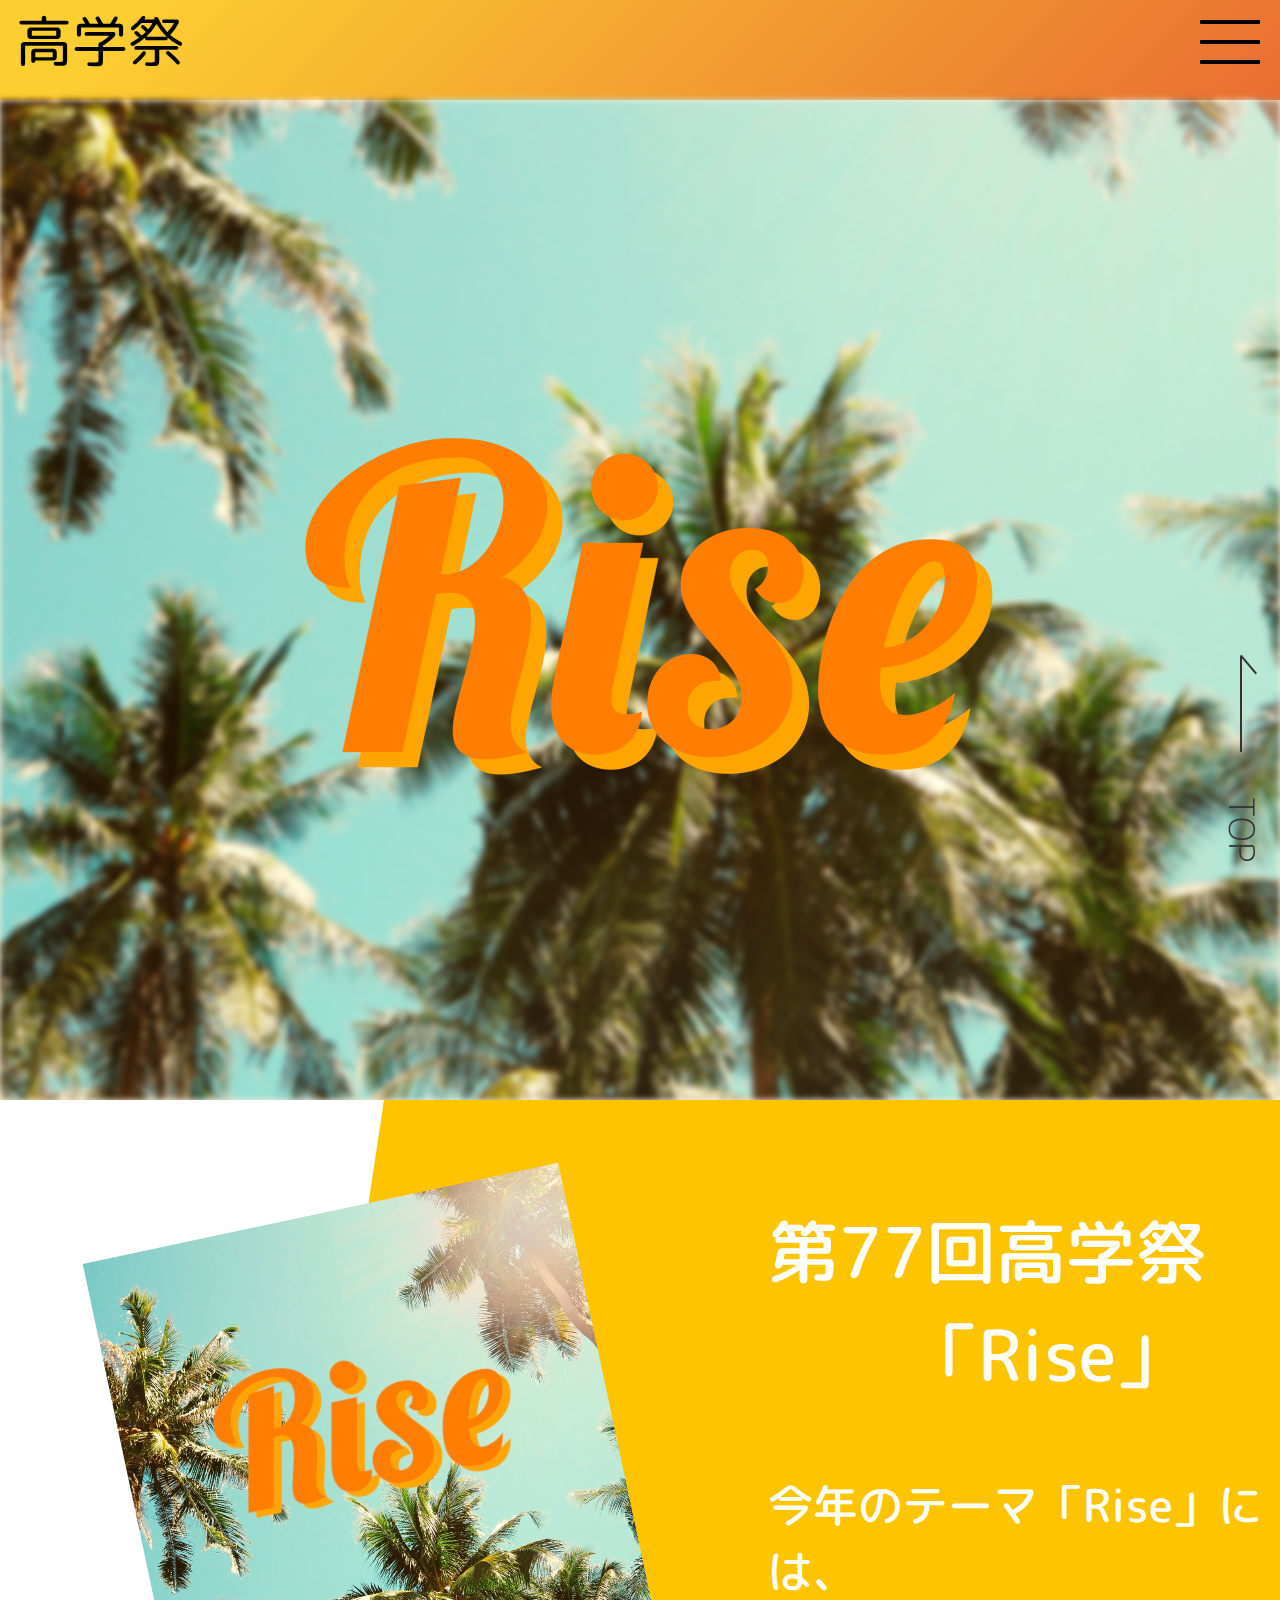
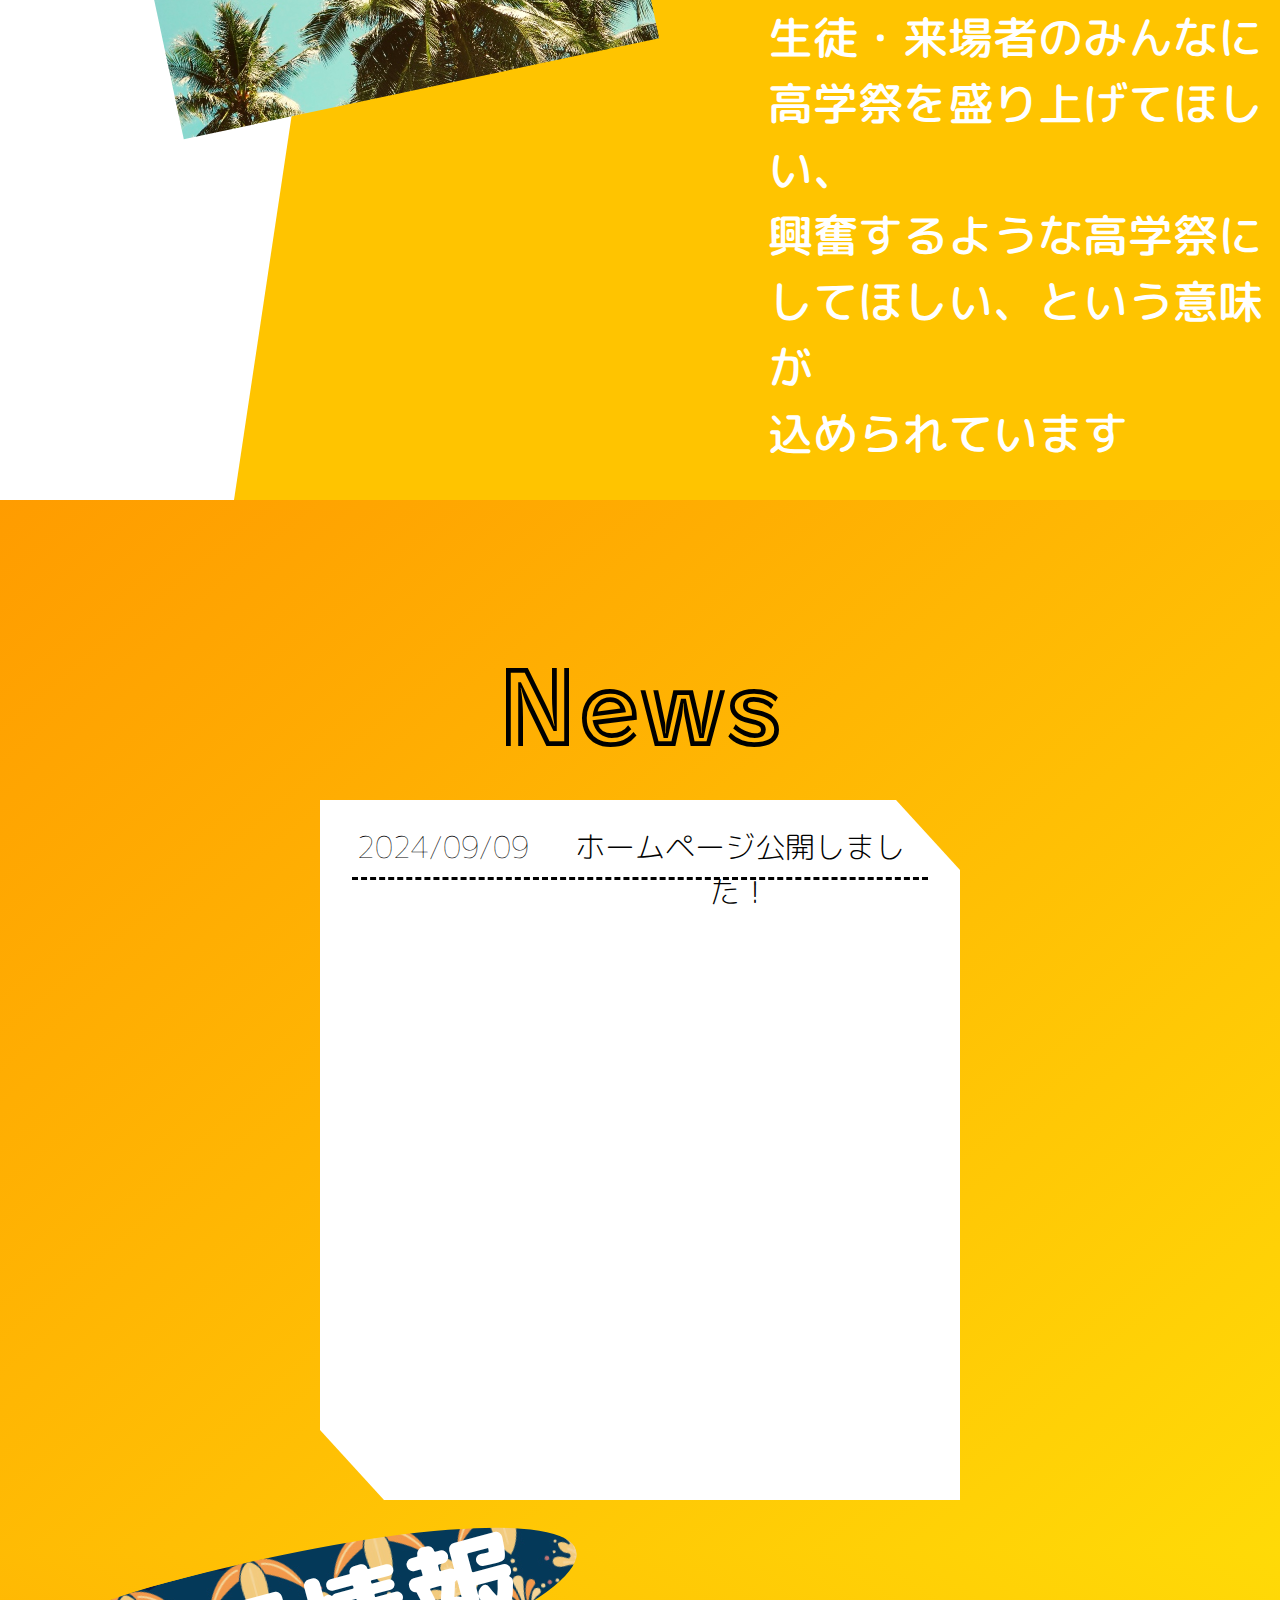
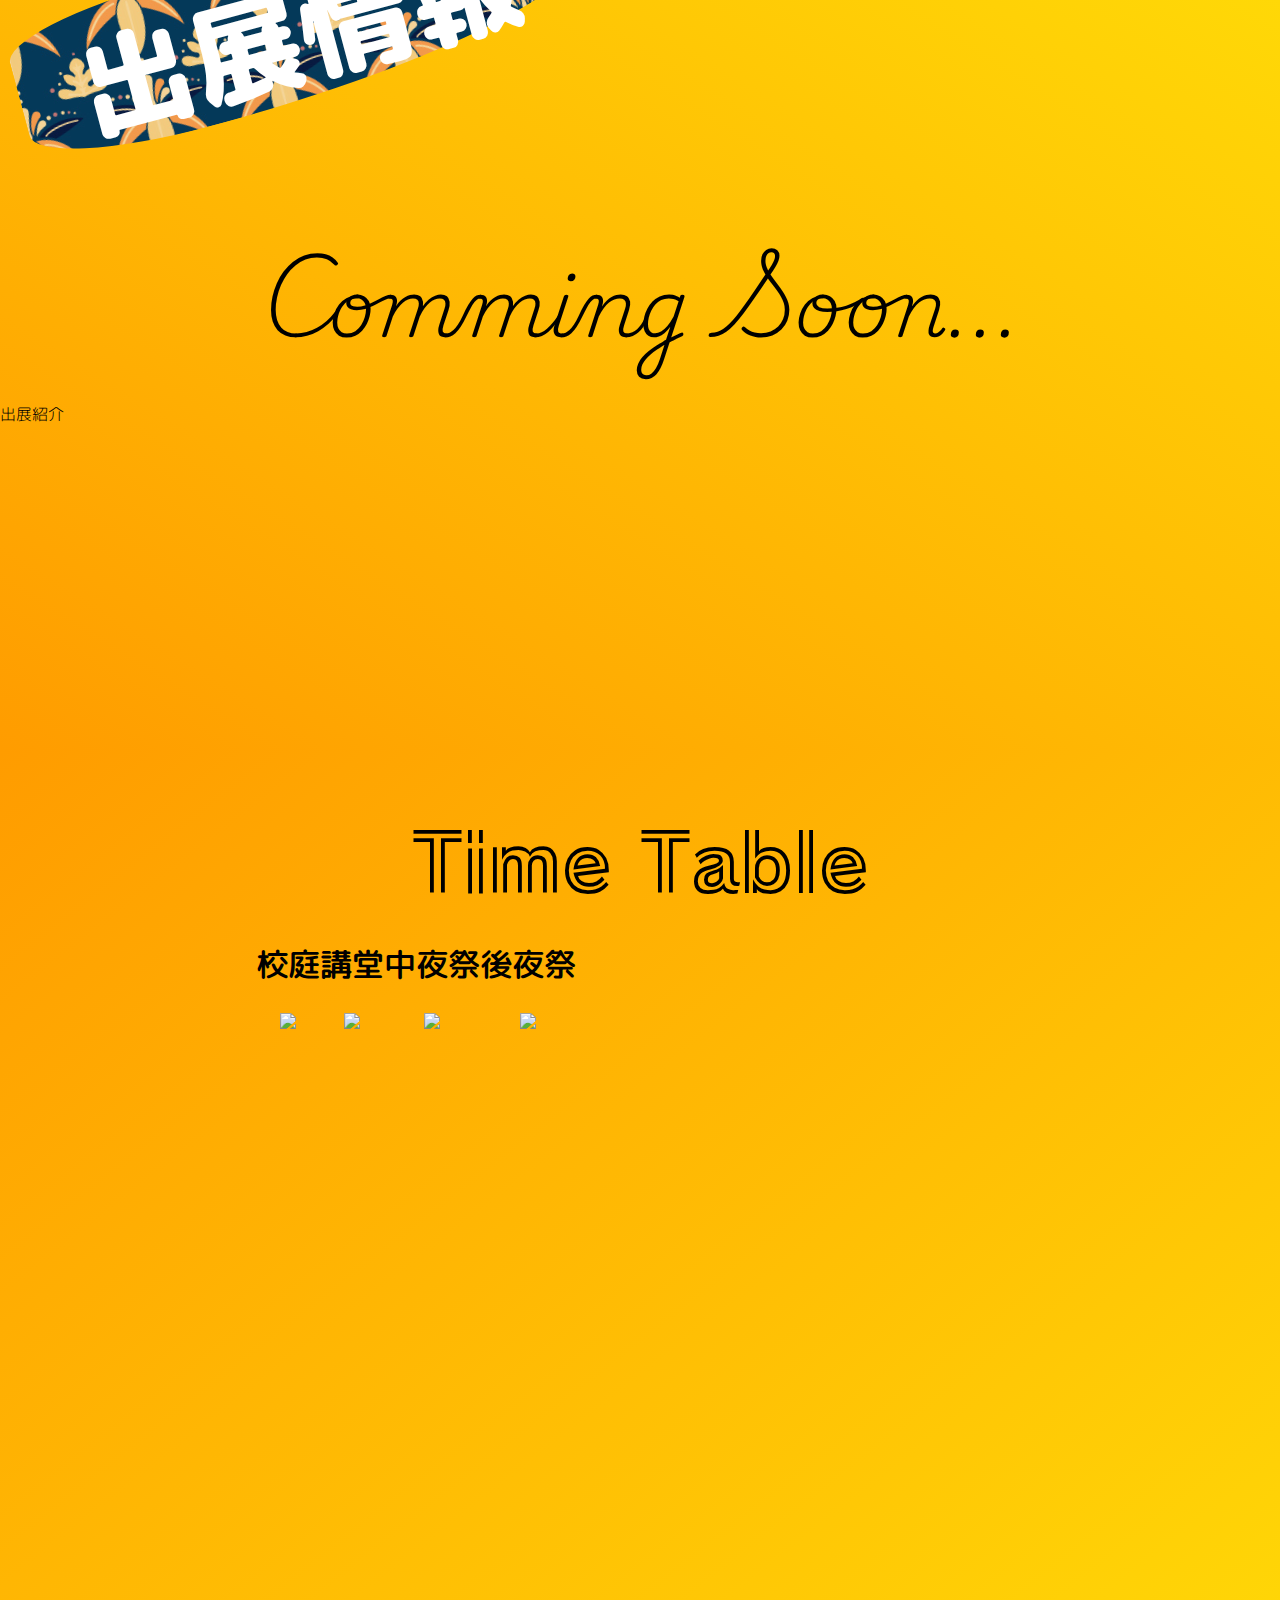
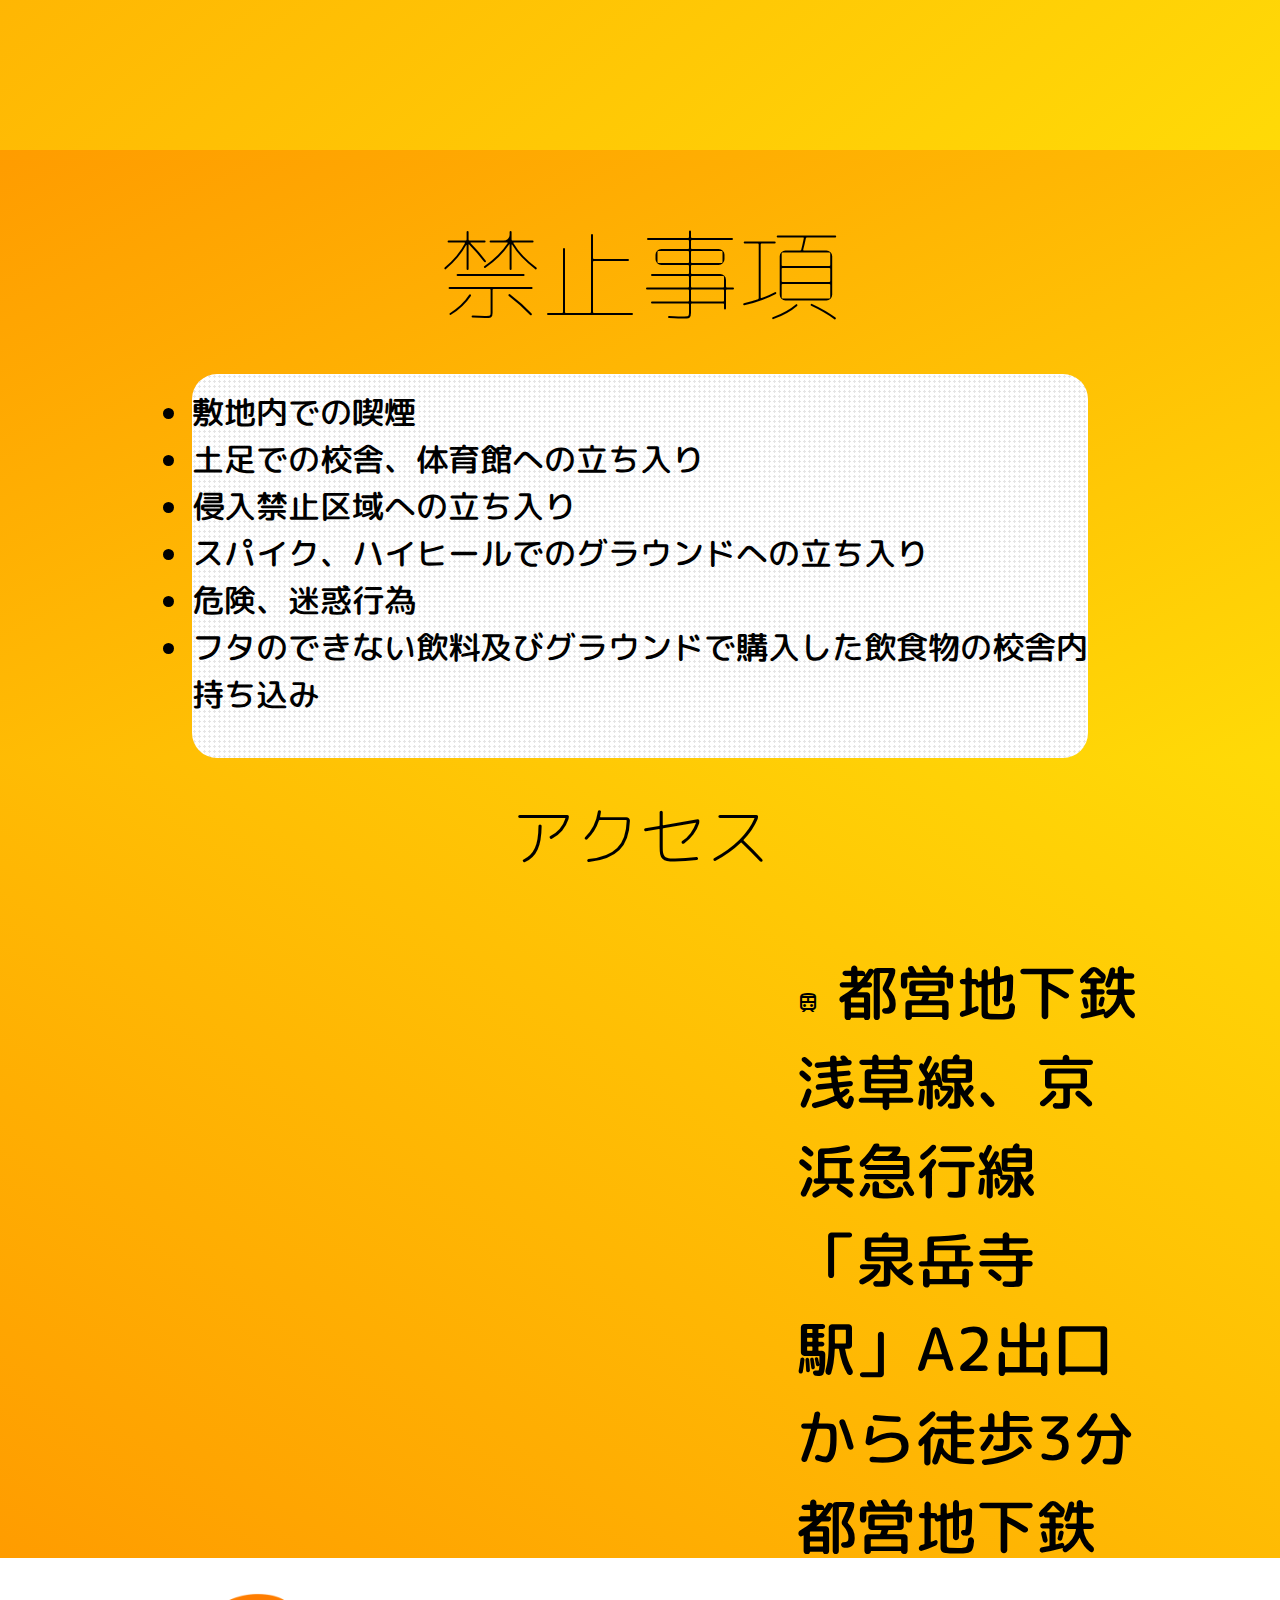
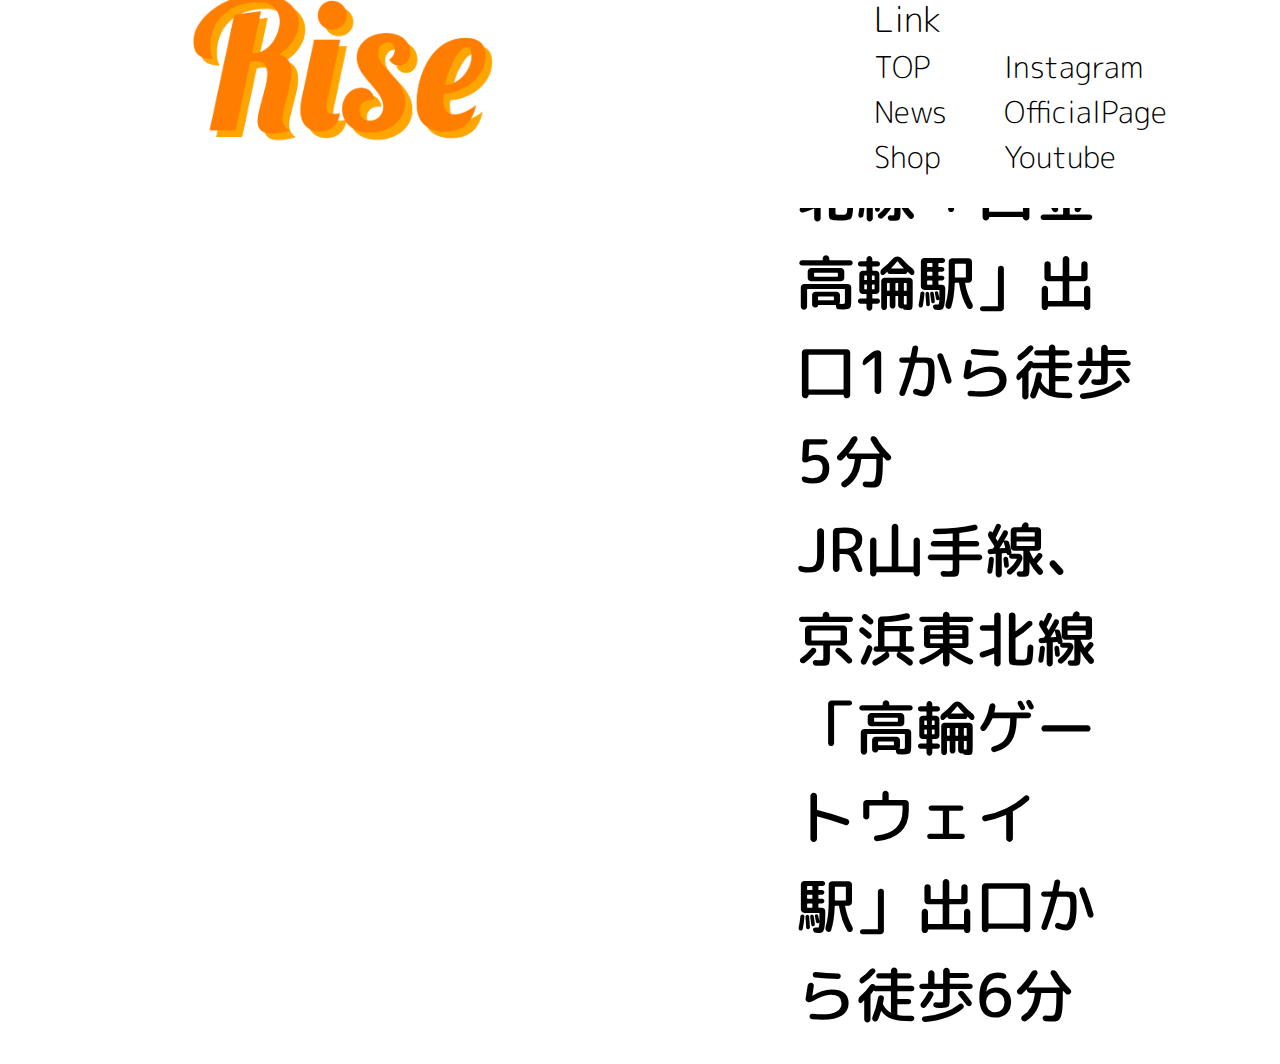
==== index.html @ 142ad702 "Update index.html" ====
<!DOCTYPE html>

<head>
    <!--
    メモ
    最初の画像ながいかも
    ロゴの位置少し高い
    ロゴは画像にする
    webp変換 
    -->

    <!-- キャッシュを残さない -->
    <meta http-equiv="Pragma" content="no-cache" />
    <meta http-equiv="cache-control" content="no-cache" />
    <meta http-equiv="expires" content="0" />

    <meta charset="UTF-8">
    <title>高輪文化祭「Rise」</title>
    <link rel="stylesheet" href="https://fonts.googleapis.com/css2?family=Material+Symbols+Outlined:opsz,wght,FILL,GRAD@24,400,0,0" />
    <link rel="stylesheet" href="tak.css">
    <link rel="icon" href="./imgs/icon.ico">
    <meta name="viewport" content="width=device-width,initial-scale=1">
    <style>
        @import url('https://fonts.googleapis.com/css2?family=M+PLUS+1:wght@100..900&family=Rubik+80s+Fade&family=Train+One&display=swap');
        @import url('https://fonts.googleapis.com/css2?family=Playwrite+CO:wght@100..400&display=swap');
        @import url('https://fonts.googleapis.com/css2?family=Open+Sans:ital,wght@0,300..800;1,300..800&display=swap');
        @import url('https://fonts.googleapis.com/css2?family=M+PLUS+Rounded+1c:wght@100;300;400;500;700;800;900&display=swap');
    </style>
    
</head>

<body>
    <script src="main.js"></script>
    <a class="Gotop" href="#">TOP
        <span class="arrow1"></span>
        <span class="arrow2"></span>
    </a>
    <div id="navArea">
        <nav id="menu">
            <div class="inner" id="arere">
                <ul>
                    <li><a href="#">高学祭Rise</a></li>
                    <li><a href="#News">News</a></li>
                    <li><a href="#Shop">出店情報</a></li>
                    <li><a href="#TS">タイムテーブル</a></li>
                    <li><a href="#Prohibited-matter">禁止事項</a></li>
                    <li><a href="#Access">アクセス</a></li>
                    <li><a href="https://www.takanawa.ed.jp/">高輪学園ホームページ</a></li>
                </ul>
            </div>

            
        </nav>
        <div id="mask"></div>
    </div>
    <header class="header">
        <div class="header-logo">
            <a href="./index.html"><h1 class="header-logo-img">高学祭
                
            </h1></a>
        </div>
        <div class ="header-humberger">
            <button class="humberger">
                <span class="hum"></span>
                <spam class="hum"></spam>
                <spam class="hum"></spam>
            </button>
        </div>
    </header>
    <main class="main-inner">
        <div class="main2-inner">
            <img src="imgs/Logo.png" class="LogoImg">
            <div class="MLogo">
                <h1 class="Mlogo-tex">
                    77th Kougakusai
                </h1>
                <h1 class="mobile-date">
                    9/28<br>9/29
                </h1>
                <img src="imgs/LogoF.png" class="LogoFImg">
            </div>
            <img src="imgs/BGimg.png" class="img2">

            <a style="display: none;" href="https://www.takanawa.ed.jp/">
                <imgsrc="./imgs/takanawa_logo.svg" class="img3">
            </a>
        </div>
        <div class="about-rise">
            <div class="about-rise-1"></div>
            <h1 class="header-logo-img"><a style="color: #ffffff00;"　href="./index.html">高学祭</a>
                
            </h1>
            <img src="imgs/KeyImg.png" class="about-rise-img">
            <h1 class="about-rise-text">
                <span class="span1" >第77回高学祭</span></br>
                <span class="span2">「Rise」</span><br>
                <span class="span3">
                    <br>今年のテーマ「Rise」には、<br>生徒・来場者のみんなに<br>高学祭を盛り上げてほしい、<br>興奮するような高学祭に<br>してほしい、という意味が<br>込められています
                </span>
                
            </h1>
        </div>
        <div class="News" id="News">
            <h1 class="News-Head-text">News</h1>
            <div class="News-List">
                <!--以下コピペでニュース作成可能-->
                <a class="News-Link" href=""><!--ニュースのhtmlの場所-->
                    <nav class="News-Title">
                        <h1 class="Date">2024/09/09</h1><!--ニュースの日にち-->
                        <h1 class="News-Title-Min"><a href="news1.html">ホームページ公開しました！</a></h1><!--ニュースのタイトル-->
                    </nav>
                </a>
                <!--ここまで！！-->
            </div>
        </div>
        <div class="Shop-Info" id="Shop">
            <div class="SurfBoard">
                <h1 class="Shop-Info-Text">出展情報</h1>
            </div>
            <div class="Comming">
                <h1 class="Comming-Text">Comming Soon...</h1>
                <a href="./Shop.html" class="btn-01">出展紹介</a>
            </div>
        </div>
        <div class="Time-Schedule" id="TS">
            <div class="TS-main-txt">
                <h1 class="TS-txt">Time <wbr>Table</h1>
            </div>
            <div class="TS-img">
                <div class="sya">
                    <h1>校庭</h1>
                    <img src="imgs/1000009786.jpg" width="60%" height="auto" id="imgo">
                </div>
                <div class="sya2">
                    <h1>講堂</h1>
                    <img src="imgs/1000009785.jpg" width="60%" height="auto" id="imgo">
                </div>
                <div class="sya3">
                    <h1>中夜祭</h1>
                    <img src="imgs/1000009784.jpg" width="60%" height="auto" id="imgo">
                </div>
                <div class="sya4">
                    <h1>後夜祭</h1>
                    <img src="imgs/1000009790.jpg" width="60%" height="auto" id="imgo">
                </div>                
            </div>
        </div>
        <div class="Prohibited-matter" id="Prohibited-matter">
            <h1 class="PM-Text">
                禁止事項
            </h1>
            <div class="PM-List">
                <h1 class="PM-List-Text">
                    <li class="List-PM">敷地内での喫煙</li>
                    <li class="List-PM">土足での校舎、体育館への立ち入り</li>
                    <li class="List-PM">侵入禁止区域への立ち入り</li>
                    <li class="List-PM">スパイク、ハイヒールでのグラウンドへの立ち入り</li>
                    <li class="List-PM">危険、迷惑行為</li>
                    <li class="List-PM">フタのできない飲料及びグラウンドで購入した飲食物の校舎内持ち込み</li>
                </h1>
            </div>
        </div>
        </div>
        <div class="Access" id="Access">
            <h1 class="Access-Text">
                アクセス
            </h1>
            <nav class="Access-Text-Info">
                <iframe
                    src="https://www.google.com/maps/embed?pb=!1m14!1m8!1m3!1d3242.570475693832!2d139.736062!3d35.638314!3m2!1i1024!2i768!4f13.1!3m3!1m2!1s0x60188bab6a7340eb%3A0x20cb2bba3286a801!2z6auY6Lyq5Lit5a2m5qCh44O76auY562J5a2m5qCh!5e0!3m2!1sja!2sjp!4v1719389613689!5m2!1sja!2sjp"
                    width="1000" height="600" style="border:0;" allowfullscreen="" loading="lazy"
                    referrerpolicy="no-referrer-when-downgrade" class="googlemap"></iframe>
                    <nav class="Access-train">
                        <h1>
                            <span class="material-symbols-outlined">
                                train
                                </span>
                                都営地下鉄浅草線、京浜急行線「泉岳寺駅」A2出口から徒歩3分<br>
                                都営地下鉄三田線、東京メトロ南北線「白金高輪駅」出口1から徒歩5分<br>
                                JR山手線、京浜東北線「高輪ゲートウェイ駅」出口から徒歩6分<br>
                        </h1>

                    </nav>
                </nav>
            <nav class="Access-img">
                <img src="./imgs/route-map.jpg" class="Access-img-png">
                <h1></h1>
            </nav>
        </div>
    </main>
    <footer class="footer">
        <div class="footer-content2">
            <a href="./index.html">
                <img class="footer-link-img" src="./imgs/LogoF.png">
            </a>
            <div class="footer-link2">
                <h2 class="footer-link-title">Link</h2>
                <ul class="footer-link-ul">
                    <li><a href="index.html#">TOP</a></li>
                    <li><a href="index.html#News">News</a></li>
                    <li><a href="index.html#Shop">Shop</a></li>
                </ul>
            </div>
            <div class="footer-link-title">
                <h2 class="footer-link-title" style="color: transparent;">  aaaa   </h2>
                <ul class="footer-link-ul">
                    <li><a href="https://www.instagram.com/kougakusai.official?utm_source=ig_web_button_share_sheet&igsh=ZDNlZDc0MzIxNw==">Instagram</a></li>
                    <li><a href="https://www.takanawa.ed.jp/">OfficialPage</a></li>
                    <li><a href="https://www.youtube.com/channel/UCryy53h0aoILSmGqcn73cog">Youtube</a></li>
                </ul>
            </div>
        </div>
    </footer>
</body>
---- tak.css ----
*,
::before,
::after {
    padding: 0;
    margin: 0;
    box-sizing: border-box;
}

body {
    margin: 0;
    padding: 0;
}

a {
    font-family: "M PLUS Rounded 1c", sans-serif;
    font-weight: 300;
    font-style: normal;
    color: inherit;
    text-decoration: none;
}

h1 {
    font-family: "M PLUS Rounded 1c", sans-serif;
    font-weight: 500;
    font-style: normal;
    /* margin-bottom: 0; */
    /* padding: 25px; */
    padding-bottom: 25px;
    font-size: 35pxy;
}

h2 {
    font-family: "M PLUS Rounded 1c", sans-serif;
    font-weight: 600;
    font-style: normal;
}



ul,
ol {
    list-style: none;
    text-decoration: none;
    font-size: 16px;
    color: #000000;
    background-color: #ffffff;
    font-family: "M PLUS Rounded 1c", sans-serif;
    font-weight: 600;
    font-style: normal;
}

img {
    max-width: 100%;
}

html {
    scroll-behavior: smooth;
}

header {
    top: 0px;
    height: 100px;
    background-image: linear-gradient( 135deg, #FCCF31 10%, #e96e31 100%);
    display: flex;
    z-index: 110;
}

header-404 {
    top: 0px;
    height: 100px;
    background-color: white;
    display: flex;
    z-index: 110;
}

main {
    height: auto;
    background-color: coral;
    /* padding-top: 25px; */
}


#menu {
    display: block;
    position: fixed;
    background-color: #ffffff;
    top: 0;
    right: -300px;
    bottom: 0;
    transition: all 0.5s;
    z-index: 5000;
    width: 300px;
    opacity: 0;

    &.open {
        opacity: 1;
        right: 0;
    }
}

.inner {
    padding: 25px;
}
.newsbacktopbutton{/* border-top: 50px; */background: linear-gradient(to bottom right, #FF9C00, #ffda07);width: 300px;font-size: 30px;color: white;font-weight: 100;padding: 5px;border-radius: 32.5px;/* border: 50px solid white; *//* border-bottom: solid 20px #ff9627; *//* border-right: solid 20px transparent; */}

.inner ul {
    margin: 0;
    padding: 0;
}

.inner ul li {
    margin: 0;
    border-bottom: 1px solid #333;
}

.inner ul li a {
    display: block;
    text-decoration: none;
    color: #333;
    font-size: 14px;
    padding: 1rem;
    transition-duration: 0.2s;
}

.inner ul li a:hover {
    display: block;
    background-color: #e4e4e4;

}

.header-inner {
    height: 100px;
}

.header-humberger {
    width: 200px;
    height: 100px;
    text-align: center;
}

.humberger {
    width: 100px;
    border: none;
    height: 100px;
    /* border-radius: 50%; */
    background-color: #ffffff00;
    display: flex;
    align-items: center;
    justify-content: center;
    position: fixed;
    margin-left: 100px;
    z-index: 5000;
    cursor: pointer;
    transition: all 0.2s;

    &.open {
    background-color: #ffffff00;
    }
}

.hum {
    display: block;
    width: 60%;
    height: 4px;
    position: absolute;
    text-align: center;
    background: #000000;
    border-radius: 10%;
    transition: all 0.3s;
}

.open .hum:nth-child(1) {
    transform: translateY(19.75px) rotate(-315deg);
}

.hum:nth-child(1) {
    top: 20px;
}

.hum:nth-child(2) {
    top: 40px;
}

.open .hum:nth-child(2) {
    opacity: 0;
}

.hum:nth-child(3) {
    top: 60px;
}

.open .hum:nth-child(3) {
    transform: translateY(-19.75px) rotate(315deg);
}

#mask {
    display: none;
    transition: all 0.5s;
    z-index: 4999;

    &.open {
        display: block;
        background-color: #000000;
        width: 100%;
        height: 100%;
        top: 0;
        left: 0;
        position: fixed;
        opacity: 0.8;
        cursor: pointer;
    }
}

.body {
    width: 100%;
}

.footer-link-list {

    font-size: 35px;
}

.Gotop {
    z-index: 1000;
    font-size: 35px;
    color: #333;
    position: fixed;
    bottom: 24px;
    right: 80px;
    text-decoration: none;
    display: block;
    width: 100px;
    padding: 16px 20px;
    padding-top: -10px;
    text-align: right;
    transform: rotate(90deg);
    transform-origin: bottom right;
}

.E04tex {
    position: absolute;
}

.arrow1 {
    width: 96px;
    height: 2px;
    background: #333;
    position: absolute;
    top: 50%;
    right: 124px;
    z-index: 1000;
}

.arrow2 {
    width: 2px;
    height: 24px;
    background: #333;
    position: absolute;
    top: calc(50% + 2px);
    right: 218px;
    transform: rotate(-130deg);
    transform-origin: top left;
    z-index: 1000;
}

.image-size {
    height: 55px;
    width: 35px;
}

.header-logo {

    width: 200px;
    height: 100px;
    margin-right: auto;
}

.header-logo-img {
    margin: auto;
    font-size: 350%;
    font-family:  "aaa" "M PLUS 1", sans-serif;
    font-optical-sizing: auto;
    font-weight: 400;
    font-style: normal;
    text-align: center;
}

@font-face {
    font-family: "aaa";
    src: url(/workspaces/-HP/fonts/aaa.otf) format("opentype");
}
.main2-inner {
    text-align: center;
    position: relative;
    height: 1000px;
    width: 100%;
    background-color: antiquewhite;
}

.img2 {
    position: absolute;
    display: block;
    object-fit: cover;
    height: 100%;
    width: 100%;
    -ms-filter: blur(3px);
    filter: blur(3px);
}


.img3 {

    width: 20%;
    position: absolute;
    display: block;
    z-index: 100;
    background-color: white;
    margin-left: 40%;
    margin-top: 35%;
}

.footer-links {
    margin-left: 15%;
    width: 70%;
    display: flex;
}

.footer-links-content {
    display: flex;
    margin-left: 65%;
    font-size: 25px;
}

.footer-links-content-ul {
    text-align: left;
    font-size: 40px;
    margin-top: 0;
    padding-left: 0;
}

.footer-links-content-h2 {
    text-align: left;
    margin-bottom: 0;
    font-size: 60px;
}

.LogoImg {
    position: absolute;
    display: block;
    object-fit: cover;
    height: 100%;
    width: 100%;
    z-index: 89;
    padding-top: -5%;
}

h1.main-theme {
    font-weight: bold;
    margin-top: 0;
    font-size: 80px;
    text-align: right;
    color: #ffffff00;
    margin-right: 10%;
}

.about-rise {
    /*RiseÃƒÆ’Ã†â€™Ãƒâ€šÃ‚Â£ÃƒÆ’Ã¢â‚¬Å¡Ãƒâ€šÃ‚ÂÃƒÆ’Ã¢â‚¬Å¡Ãƒâ€šÃ‚Â«ÃƒÆ’Ã†â€™Ãƒâ€šÃ‚Â£ÃƒÆ’Ã¢â‚¬Å¡Ãƒâ€šÃ‚ÂÃƒÆ’Ã¢â‚¬Å¡Ãƒâ€šÃ‚Â¤ÃƒÆ’Ã†â€™Ãƒâ€šÃ‚Â£ÃƒÆ’Ã¢â‚¬Å¡Ãƒâ€šÃ‚ÂÃƒÆ’Ã‚Â¢ÃƒÂ¢Ã¢â‚¬Å¡Ã‚Â¬Ãƒâ€¦Ã‚Â¾ÃƒÆ’Ã†â€™Ãƒâ€šÃ‚Â£ÃƒÆ’Ã¢â‚¬Å¡Ãƒâ€šÃ‚ÂÃƒÆ’Ã¢â‚¬Å¡Ãƒâ€šÃ‚Â¦ÃƒÆ’Ã†â€™Ãƒâ€šÃ‚Â£ÃƒÆ’Ã¢â‚¬Å¡Ãƒâ€šÃ‚ÂÃƒÆ’Ã¢â‚¬Å¡Ãƒâ€šÃ‚Â®ÃƒÆ’Ã†â€™Ãƒâ€šÃ‚Â¨ÃƒÆ’Ã¢â‚¬Å¡Ãƒâ€šÃ‚ÂªÃƒÆ’Ã¢â‚¬Å¡Ãƒâ€šÃ‚Â¬ÃƒÆ’Ã†â€™Ãƒâ€šÃ‚Â¦ÃƒÆ’Ã¢â‚¬Â¹Ãƒâ€¦Ã¢â‚¬Å“ÃƒÆ’Ã¢â‚¬Â¦Ãƒâ€šÃ‚Â½ÃƒÆ’Ã†â€™Ãƒâ€šÃ‚Â¦ÃƒÆ’Ã‚Â¢ÃƒÂ¢Ã¢â‚¬Å¡Ã‚Â¬ÃƒÂ¢Ã¢â€šÂ¬Ã…â€œÃƒÆ’Ã‚Â¢ÃƒÂ¢Ã¢â‚¬Å¡Ã‚Â¬Ãƒâ€šÃ‚Â¡*/
    height: 1000px;
    background-color: #ffc400;
    position: relative;
}

.about-rise-img {
    /*ÃƒÆ’Ã†â€™Ãƒâ€šÃ‚Â¨ÃƒÆ’Ã¢â‚¬Å¡Ãƒâ€šÃ‚ÂªÃƒÆ’Ã¢â‚¬Å¡Ãƒâ€šÃ‚Â¬ÃƒÆ’Ã†â€™Ãƒâ€šÃ‚Â¦ÃƒÆ’Ã¢â‚¬Â¹Ãƒâ€¦Ã¢â‚¬Å“ÃƒÆ’Ã¢â‚¬Â¦Ãƒâ€šÃ‚Â½ÃƒÆ’Ã†â€™Ãƒâ€šÃ‚Â¦ÃƒÆ’Ã‚Â¢ÃƒÂ¢Ã¢â‚¬Å¡Ã‚Â¬ÃƒÂ¢Ã¢â€šÂ¬Ã…â€œÃƒÆ’Ã‚Â¢ÃƒÂ¢Ã¢â‚¬Å¡Ã‚Â¬Ãƒâ€šÃ‚Â¡ÃƒÆ’Ã†â€™Ãƒâ€šÃ‚Â¦ÃƒÆ’Ã¢â‚¬Å¡Ãƒâ€šÃ‚Â¨ÃƒÆ’Ã¢â‚¬Å¡Ãƒâ€šÃ‚ÂªÃƒÆ’Ã†â€™Ãƒâ€šÃ‚Â§ÃƒÆ’Ã‚Â¢ÃƒÂ¢Ã¢â‚¬Å¡Ã‚Â¬Ãƒâ€šÃ‚ÂÃƒÆ’Ã¢â‚¬Å¡Ãƒâ€šÃ‚Â»ÃƒÆ’Ã†â€™Ãƒâ€šÃ‚Â¥ÃƒÆ’Ã¢â‚¬Â ÃƒÂ¢Ã¢â€šÂ¬Ã¢â€žÂ¢ÃƒÆ’Ã¢â‚¬Å¡Ãƒâ€šÃ‚Â*/
    transform: rotate(-12deg);
    margin-left: 10%;
    position: absolute;
    display: block;
    width: 38svw;
}

.about-rise-text {
    color: #ffffff;
    top: 100px;
    font-size: 45px;
    position: absolute;
    width: 40%;
    margin-left: 60%;
}

.about-rise-1 {
    position: absolute;
    margin-left: 0;
    width: 30%;
    border-top: 1000px solid #ffffff;
    border-right: 150px solid transparent;

}

.News {
    height: auto;
    background: linear-gradient(to bottom right, #FF9C00, #ffda07);
    top: 0;
    text-align: center;
    padding-bottom: 50px;
    padding-top: 30px;
}

.News-2 {
    height: auto;
    background: linear-gradient(to bottom right, #FF9C00, #ffda07);
    top: 0;
}

.News-Head-text {
    font-family: "Train One", system-ui;
    font-weight: 400;
    font-style: normal;
    color: rgb(0, 0, 0);
    border-top: 100px;
    padding-top: 100px;
    margin-top: 0;
    text-align: center;
    font-size: 100px;
}

.News-Title {
    height: 80px;
    font-size: 25px;
    color: rgb(0, 0, 0);
    width: 90%;
    padding-top: 25px;
    font-weight: 200;
    margin: 0 auto;
    display: flex;
    border-bottom-style: dashed;
    border-bottom-color: rgb(0, 0, 0);
}

.News-Link {
    text-decoration: none;
}

.News-Link:hover {
    text-decoration: underline;
    text-decoration-color: rgb(0, 0, 0);
}

.News-Title-Min {
    font-weight: 200;
    margin-left: 5%;
    font-size: auto;
    font-size: 30px;
    text-align: center;
}

.googlemap {

    width: 800px;

    height: 500px;

    /* margin-left: 100px; */
}

.Date {
    margin-left: 3%;
    font-weight: 200;
    font-size: 30px;
}

.footer-content2 {

display: flex;

margin-left: 15%;

padding-top: 35px;
}

.footer-link-ul {

font-size: 30px;

font-weight: 300;
}

.footer-link-title {

font-size: 35px;

font-weight: 300;
}

.footer-link-img {

height: 150px;

/* padding-right: 35%; */
}

.footer-link2 {

width: 12%;

margin-left: 35%;
}

.News-List {
    clip-path: polygon(0% 0%, 90% 0%, 100% 10%, 100% 100%, 90% 100%, 10% 100%, 0% 90%, 0% 10%);
    height: 700px;
    background-color: white;
    margin-left: 25%;
    width: 50%;
    overflow: auto;
}

@media screen and (max-width: 850px) {
    .News-Title{
        display: block;
    }
    .News-Title-Min{
        font-size: 20px;
    }
}

.Shop-Info {
    background: linear-gradient(to bottom left, #ffda07, #FF9C00);
    height: 800px;
}

.SurfBoard {
    top: 0;
    left: 10px;
    position: relative;
    display: block;
    background-image: url(./imgs/SurfBG.jpg);
    width: 45%;
    height: 150px;
    border-radius: 30% 70% 70% 30%/ 25% 50% 50% 25%;
    transform: rotate(-15deg);
}

.Shop-Info-Text {
    color: white;
    position: absolute;
    width: 100%;
    /* height: 200px; */
    text-align: center;
    font-size: 112.5px;
    margin: 0;
    font-weight: 800;
}

.Time-Schedule{
    height: 1000px;
    background: linear-gradient(to bottom right, #FF9C00, #ffda07);
    display: block;
    text-align: center;
    padding-top: 50px;
}

.TS-main-txt{
    height: auto;
}
.TS-txt{
    font-size: clamp(64px,10vw,80px);
    font-weight: 400;
    font-family: "Train One", system-ui;
    font-style: normal;
    word-break: keep-all;
}
.TS-img{
    margin-left: 20%;
    margin-right: 20%;
    text-align: center;
    display: flex;
    height: auto;
}

.Mlogo-tex {
    position: absolute;
    color: #ff7d00;
    left: 15svw;
    margin-bottom: 0;
    margin-top: 0;
    /* font-size: large; */
    height: 7svh;
    font-size: 3svh;
    text-shadow: 0.3svh 0.3svh #ffa500;
    font-family: "Playwrite CO", cursive;
    font-weight: bolder;
}
#modal{
    text-align: center;
    background-color: #000000;
    margin-top:  5%;
    margin-left: 20%;
    margin-right: 20%;
}
.MLogo {
    width: 80svw;
    position: relative;
    z-index: 90;
    top: 20svw;
    display: none;
}

.Comming {
    display: block;
    width: 100%;
    height: min-content;
}

.Comming-Text {
    margin-top: 120px;
    font-size: 80px;
    width: 100%;
    text-align: center;
    font-family: "Playwrite CO", cursive;
    font-optical-sizing: auto;
    font-weight: 200;
    font-style: normal;
}

.Prohibited-matter {
    height: auto;
    background: linear-gradient(to bottom right, #FF9C00, #ffda07);
}

.PM-Text {
    color: rgb(0, 0, 0);
    border-top: -100px;
    padding-top: 50px;
    margin-top: 0;
    text-align: center;
    font-size: 100px;
    font-weight: 200;
}


.PM-List {
    margin-top: 0;
    height: 100%;
    background-color: white;
    margin-left: 15%;
    width: 70%;
    font-weight: 100;
    border-radius: 25px;
    margin-top: 0;
    height: auto;
    background-color: white;
    margin-left: 15%;
    width: 70%;
    padding-top: 15px;
    padding-bottom: 15px;
    background-color: #fff;
    background-image: radial-gradient(#e5e5e5 30%, transparent 30%);
    background-size: 5px 5px;
}

.PM-List-Text{
    font-size: clamp(24px,4vw,32px);
}

.ain7-inner {
    height: 700px;
    background-color: gold;
}

.List-PM{
    list-style: outside;
    margin: 0;
}

.Access {
    background: linear-gradient(to bottom left, #ffda07, #FF9C00);
    height: 800px;
}

.Access-Text {
    font-weight: bold;
    margin-top: 0%;
    padding: 30px;
    margin-bottom: 1%;
    font-size: 65px;
    text-align: center;
    width: 100%;
    font-weight: 350;
}

.Access-img {
    width: 100;
    text-align: center;
    display: none;
}

.Access-train {
    font-size: 30px;
    width: 45%;
    text-align: left;
    margin-top: 2%;
    margin-left: 5%;
    font-weight: 200;
}

.Access-Text-Info {
    text-align: center;
    width: 80%;
    display: flex;
    margin-left: 10%;
}

.Access-img-png {
    margin-top: 2%;
}

.Footer-Logo-Img {
    margin: 5%;
    margin-left: 10%;
    width: 400px;
    position: absolute;
}

.footer-content {
    position: absolute;
    margin: 50px;
}

.Fotter-Takanawa-Logo {
    position: absolute;
}

footer {
    /* margin-left: 10%; */
    /* width: 250px; */
    background-color: #ffffff;
    position: relative;
    height: 250px;
    background-size: cover;
}

.LogoFImg {
    display: none;
}

.span1 {
    font-size: 70px;
}

.span2 {
    margin-left: 140px;
    font-size: 70px;
}

.Access-Text-Info2 {
    display: none;
}
.News-tex{
    border-radius: 25px;
    margin-top: 0;
    height: auto;
    background-color: white;
    margin-left: 15%;
    width: 70%;
    padding-top: 15px;
    padding-bottom: 15px;
    background-color: #fff;
    background-image: radial-gradient(#e5e5e5 30%, transparent 30%);
    background-size: 5px 5px;
    /* border: black; */
}

@media screen and (max-width: 1000px) {
    .header {
        /* display: none; */
        width: 100svw;
        height: 0;
    }
    .News-tex{
        width: 90%;
        margin-top: 0;
        margin-left: 5%;
        /* padding-bottom: 50px; */
        background-color: #fff;
        background-image: radial-gradient(#e5e5e5 30%, transparent 30%);
        background-size: 5px 5px;
    }

    .header-404 {
        width: 100svw;
        height: 100svh;
    }

    .header-logo {
        height: 0;
        width: auto;
        /* display: none; */
    }

    .header-logo-img {
        font-size: auto;
        color: #000000;
    }

    .img2 {
        height: 100svh;
        width: 100svw;
        object-fit: unset;
        filter: contrast(75%);
    }

    .main2-inner {
        height: 80svh;
        width: 100svw;
    }

    .LogoImg {
        display: none;

    }

    .main {
        width: 100%;
    }

    .img3 {
        display: none;
    }

    .about-rise {
        height: 500px;
        background: linear-gradient(to bottom left, #ffda07, #FF9C00);
        width: 100svw;
    }

    .about-rise-1 {
        display: none;
    }

    .main-theme {
        color: rgba(240, 248, 255, 0);
    }

    .about-rise-img {
        display: none;
    }

    .about-rise-text {
        width: 100svw;
        text-align: center;
        margin-left: 0;
        top: 1svh;
        line-height: 45px;
    }

    .LogoFImg {
        display: flex;
        width: 80svw;
        position: absolute;
        left: 10svw;
        align-items: center;
        z-index: 90;
        padding-top: 5.5svh;
    }

    .span1 {
        font-size: 70%;
    }

    .span2 {
        font-size: 70%;
        margin-left: 0;
    }

    .span3 {
        font-size: 50%;
    }

    .News-Head-text {
        border-top: 20px;
        padding-top: 20px;
    }

    .News-List {
        width: 80svw;
        height: 350px;
        margin-left: 10svw;
    }

    .News-Title {
        font-size: 70%;
        height: auto;
    }

    .News {
        height: auto;
        padding-bottom: 50px;
    }

    .SurfBoard {
        width: 95svw;
        height: 100px;
    }

    .Shop-Info-Text {
        font-size: 60px;
        overflow: hidden;
    }

    .Comming-Text {
        font-size: 300%;
        margin-bottom: 0;
    }

    .Shop-Info {
        height: auto;
    }

    .PM-Text {
        font-size: 50px;
    }

    .PM-List {
        width: 90%;
        margin-top: 0;
        margin-left: 5%;
        margin-bottom: 0;
        padding-bottom: 0;
    }

    .Access-Text-Info {
        display: unset;
        width: 100%;
        margin-left: 0;
    }

    .Access-Text-Info2 {
        width: 80svw;
        display: unset;
    }

    .Access-train {
        font-size: 20px;
        margin-left: 10svw;
        width: 80svw;
        height: auto;
        padding-bottom: 5svh;
    }

    .Access-img-png {
        size: 80svw;
    }

    .Gotop {
        display: none;
    }

    .Footer-Logo-Img {
        top: 40px;
        width: 40svw;
        position: relative;
    }

    .Access {
        height: auto;
        display: block;
    }

    .Prohibited-matter {
        height: auto;
    }

    .footer {
        width: auto;
        /* display: flex; */
        height: 200px;
    }

    .footer-links-content {
        display: unset;
    }

    .mobile-date {
        position: absolute;
        color: #ff7d00;
        left: 60svw;
        margin-bottom: 0;
        margin-top: 40svh;
        /* font-size: large; */
        height: 7svh;
        font-size: 5.5svh;
        text-shadow: 0.3svh 0.3svh #ffa500;
        font-family: "Playwrite CO", cursive;
        font-weight: bolder;
        line-height: 7.5svh;
    }

    .footer-links {
        margin-left: 15%;
        width: 70%;
        display: flex;
    }

    .MLogo {
        display: flex;
    }

    .footer-content2 {

        display: flex;

        margin-left: 5%;

        padding-top: 20px;

    }

    .footer-link-ul {

        font-size: 20px;

        font-weight: 300;
    }

    .footer-link-title {

        font-size: 25px;

        font-weight: 400;
    }

    .footer-link-img {

        height: 70px;

        padding-right: 10%;
    }

    .footer-link2 {

        width: 20%;

    }

    .googlemap {

        width: 90svw;

        height: 50svw;

        margin-left: 5svw;
    }
}
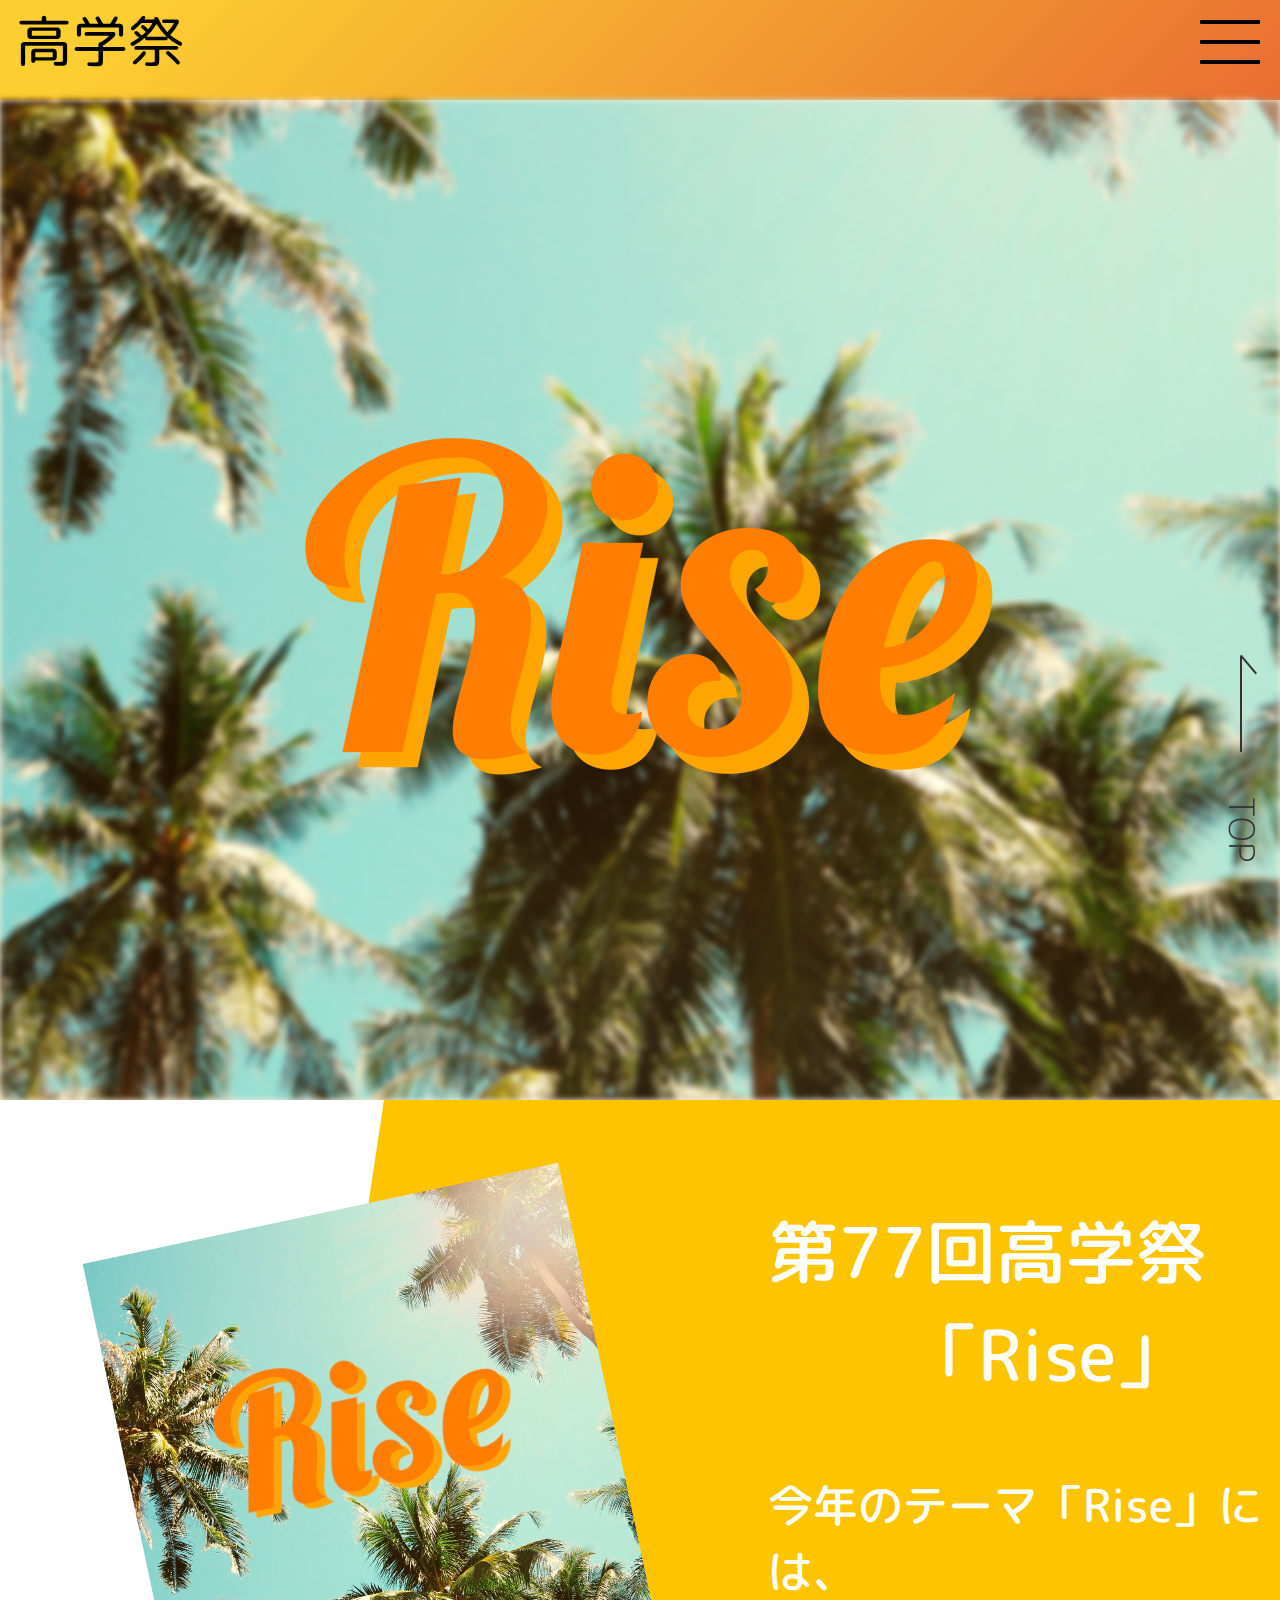
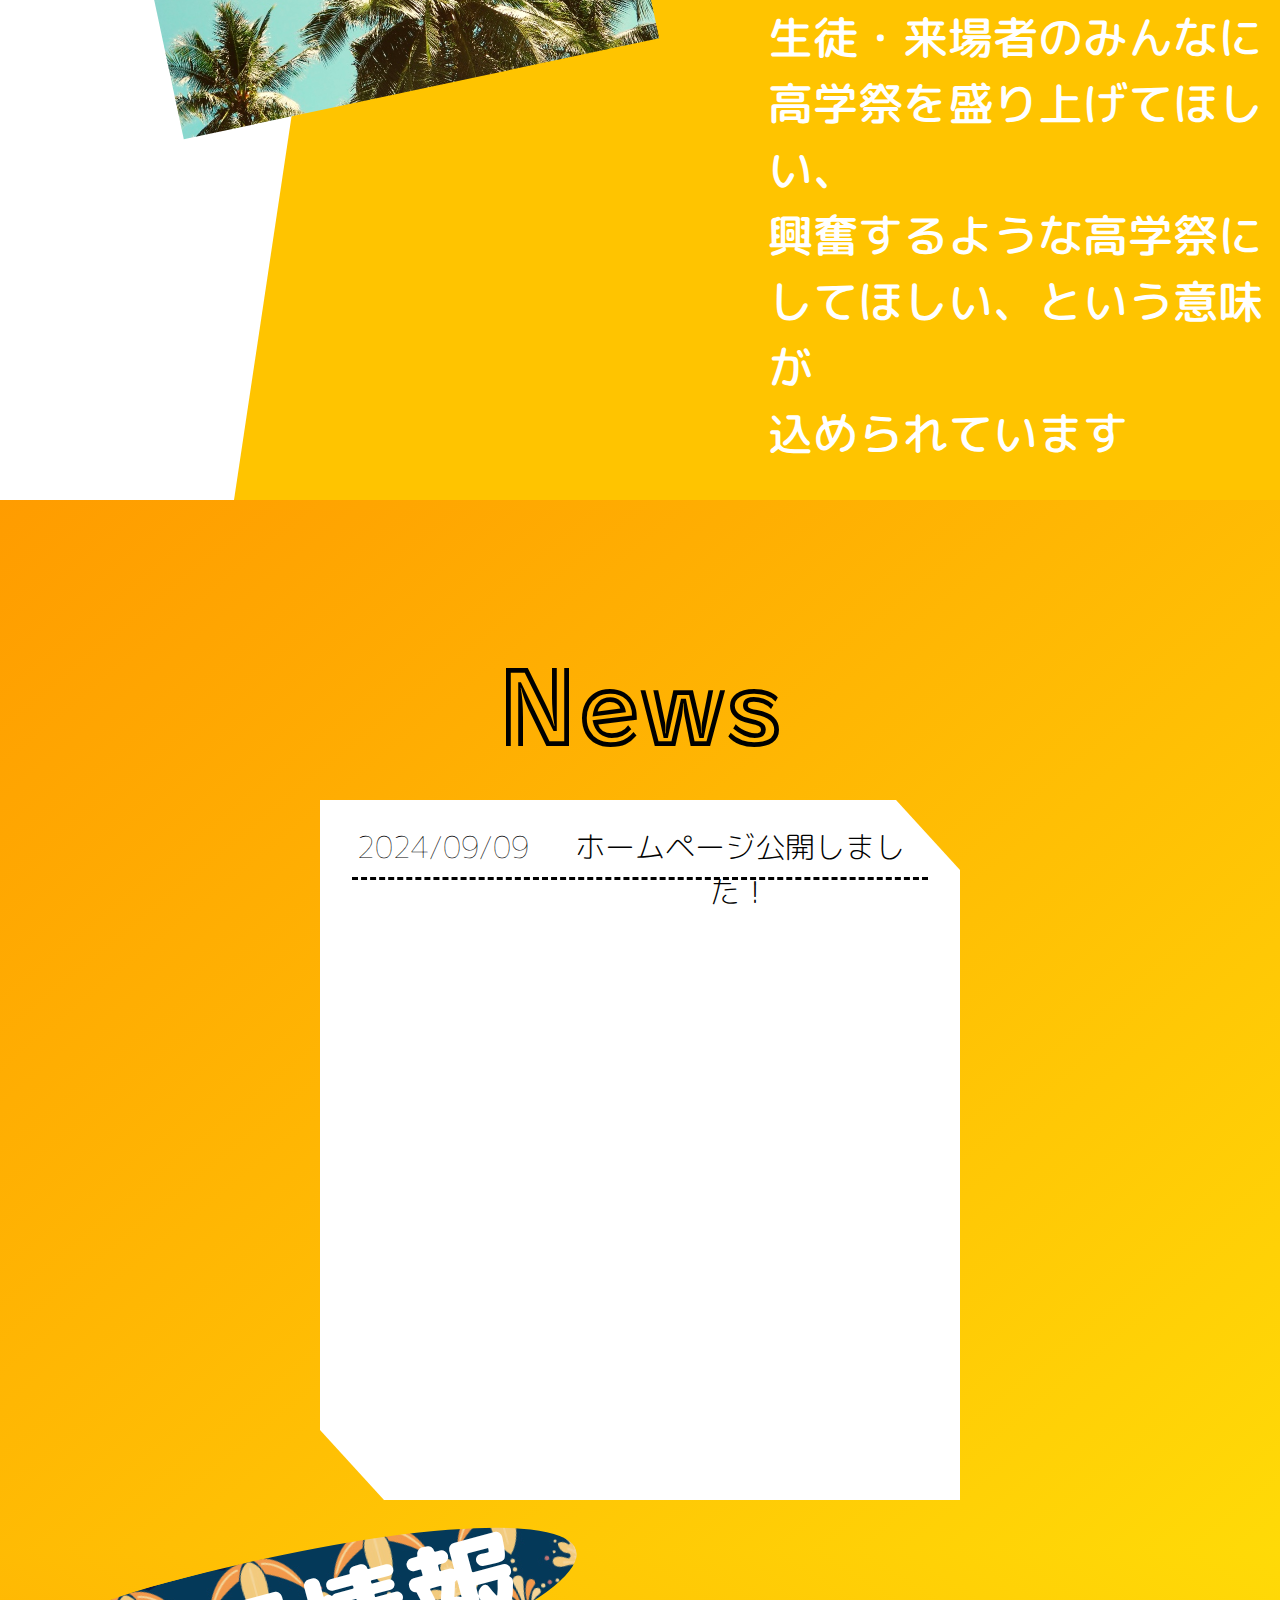
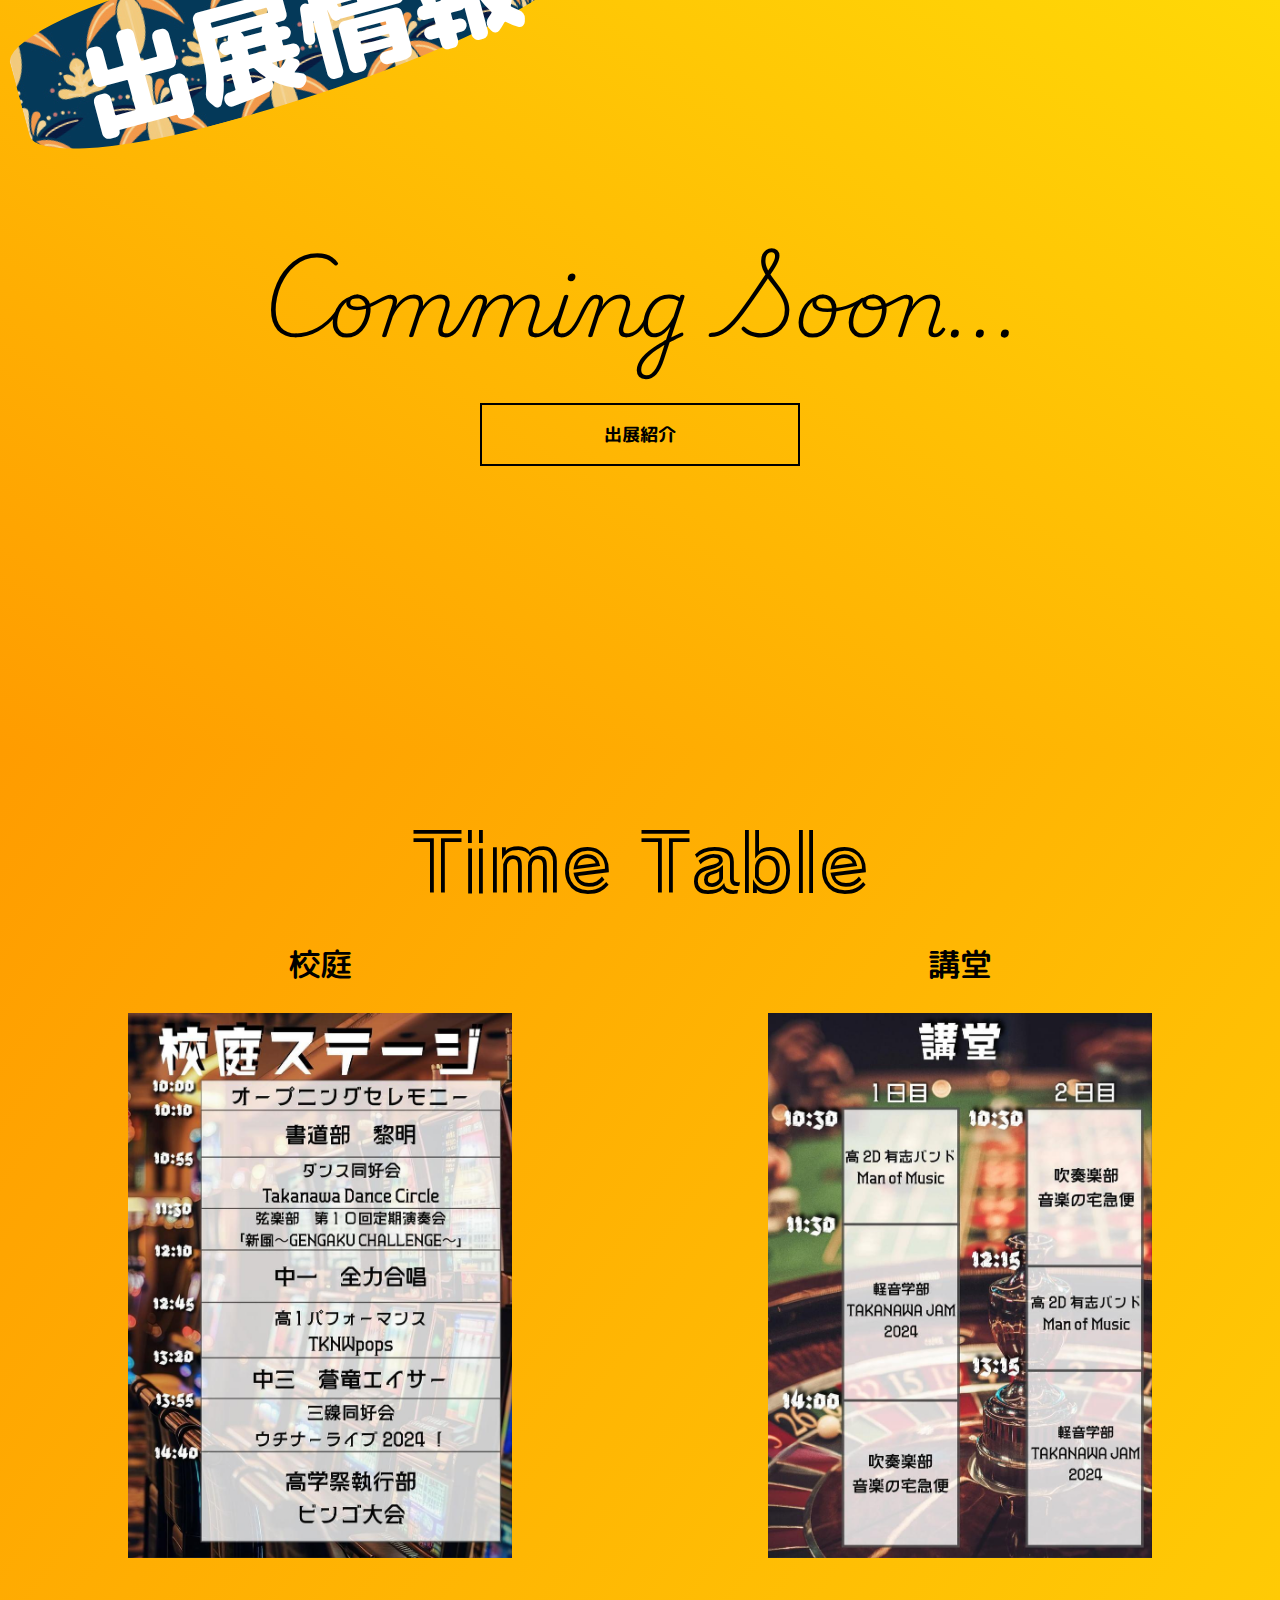
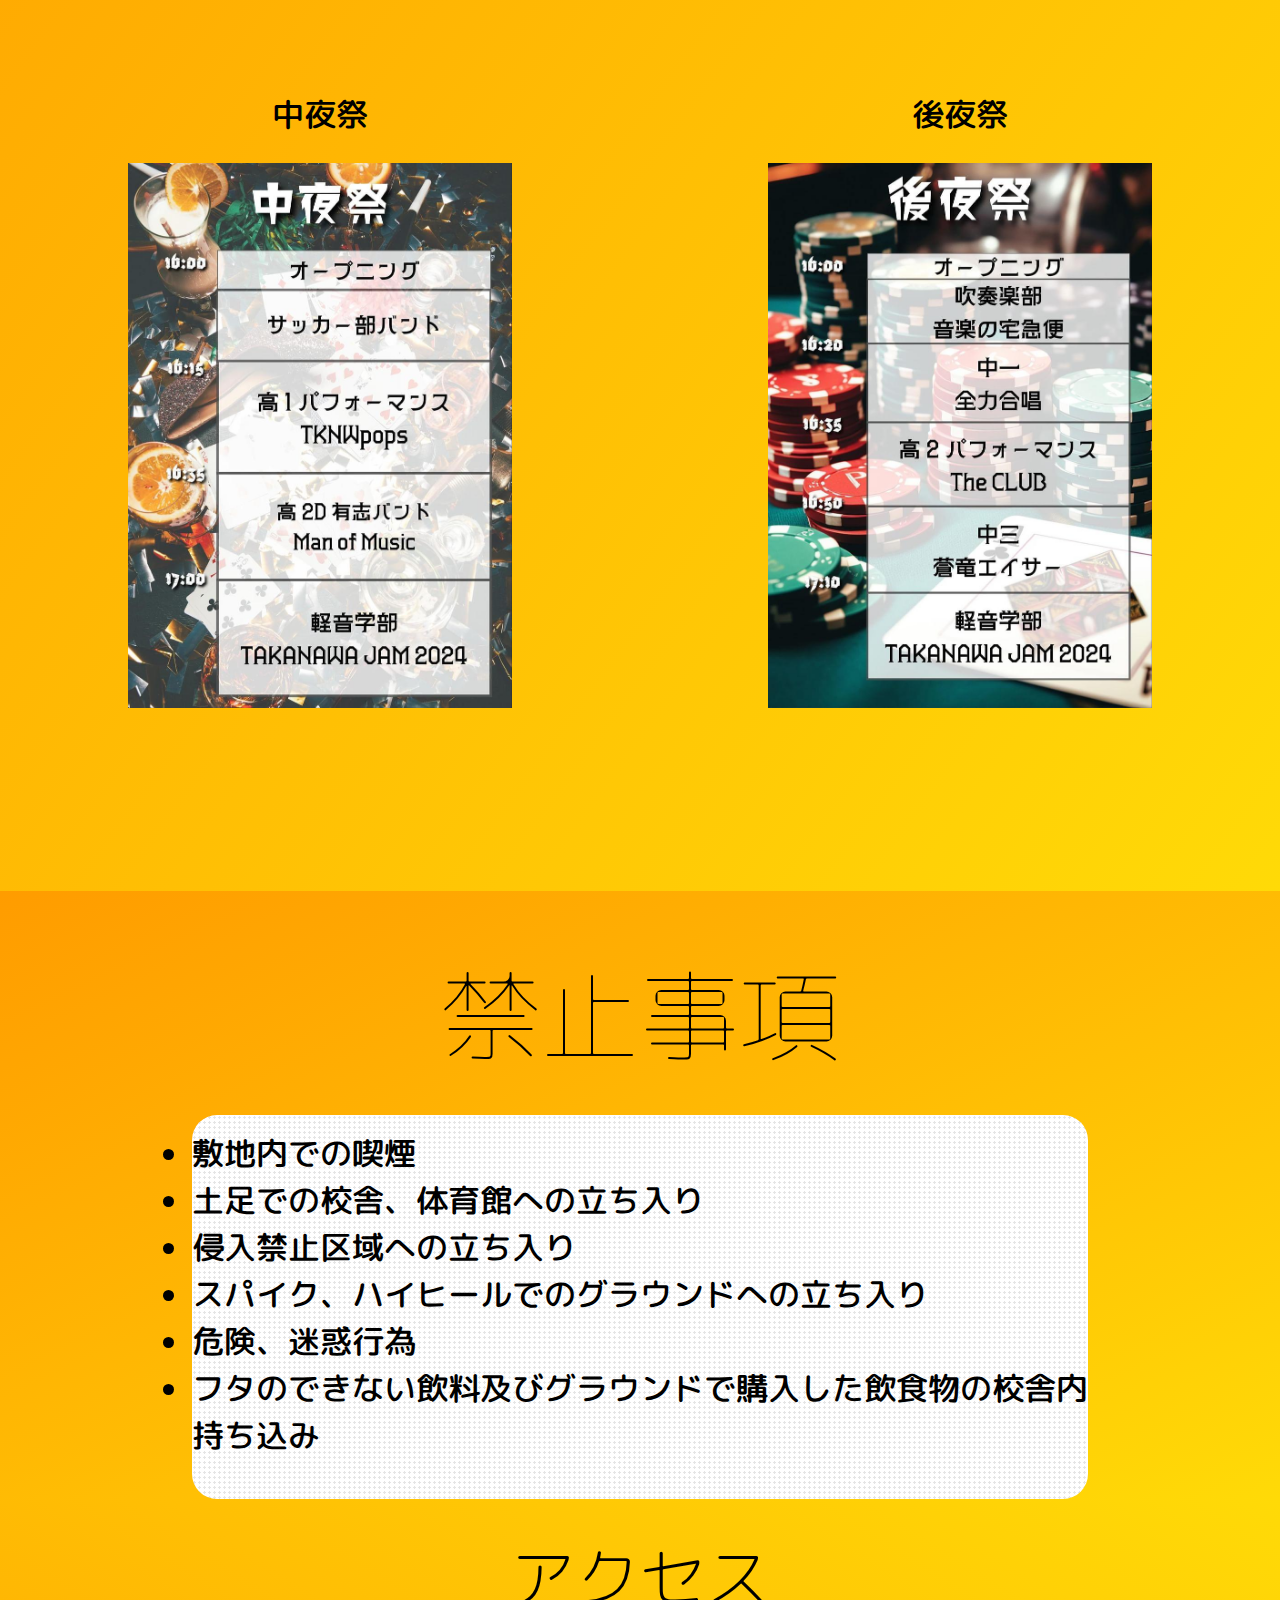
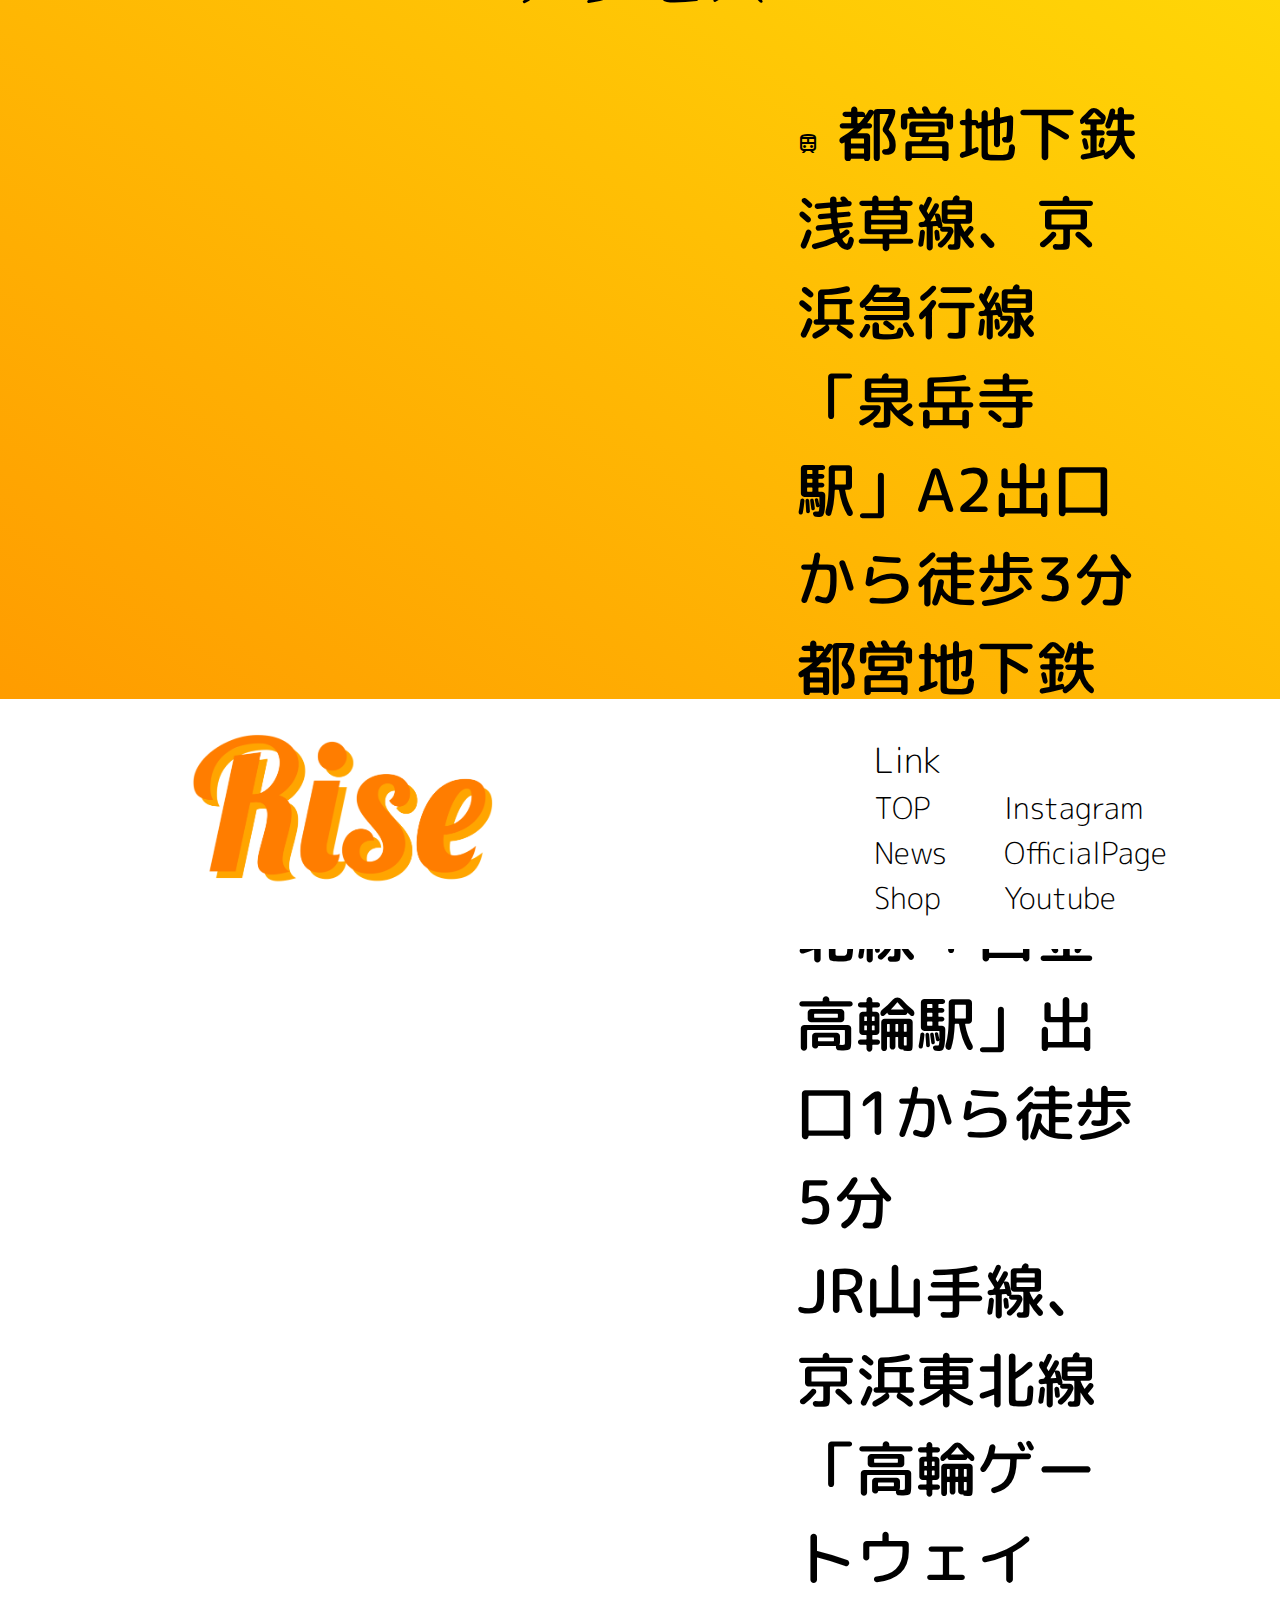
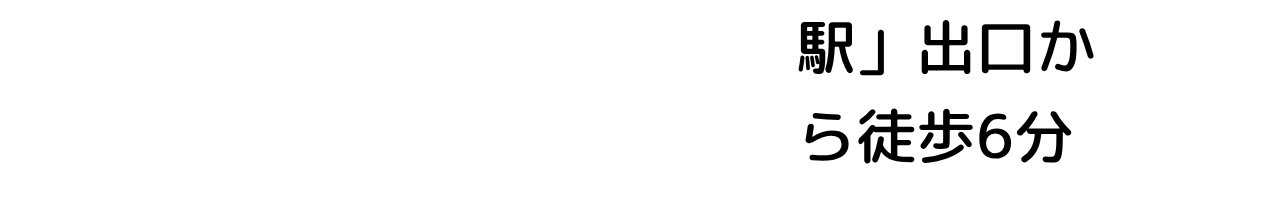
==== commit 3dd90d1d: "manāna" ====
--- a/index.html
+++ b/index.html
@@ -87,7 +87,7 @@
         </div>
         <div class="about-rise">
             <div class="about-rise-1"></div>
-            <h1 class="header-logo-img"><a style="color: #ffffff00;"　href="./index.html">高学祭</a>
+            <h1 class="header-logo-img"><a style="color: #ffffff00;" href="./index.html">高学祭</a>
                 
             </h1>
             <img src="imgs/KeyImg.png" class="about-rise-img">
--- a/tak.css
+++ b/tak.css
@@ -101,7 +101,9 @@
 .inner {
     padding: 25px;
 }
-.newsbacktopbutton{/* border-top: 50px; */background: linear-gradient(to bottom right, #FF9C00, #ffda07);width: 300px;font-size: 30px;color: white;font-weight: 100;padding: 5px;border-radius: 32.5px;/* border: 50px solid white; *//* border-bottom: solid 20px #ff9627; *//* border-right: solid 20px transparent; */}
+.newsbacktopbutton{
+    /* border-top: 50px; */background: linear-gradient(to bottom right, #FF9C00, #ffda07);width: 300px;font-size: 30px;color: white;font-weight: 100;padding: 5px;border-radius: 32.5px;/* border: 50px solid white; *//* border-bottom: solid 20px #ff9627; *//* border-right: solid 20px transparent; */
+}
 
 .inner ul {
     margin: 0;
@@ -551,9 +553,31 @@
     margin: 0;
     font-weight: 800;
 }
-
+a.btn-01{
+    display: block;
+    text-align: center;
+    width:25%;
+    margin: auto;
+    padding: 1rem 4rem;
+    font-weight: bold;
+    border: 2px solid #000000;
+    color: #000000;
+    transition: 0.5s;
+    word-break: keep-all;
+    font-size: 18px;
+}
+@media screen and (width<=800px){
+    a.btn-01{
+        width: 50%;
+        font-size: 14px;
+    }
+}
+a.btn-01:hover{
+    color: #fff;
+    background-color: #000000;
+}
 .Time-Schedule{
-    height: 1000px;
+    height: 1741px;
     background: linear-gradient(to bottom right, #FF9C00, #ffda07);
     display: block;
     text-align: center;
@@ -571,11 +595,72 @@
     word-break: keep-all;
 }
 .TS-img{
-    margin-left: 20%;
-    margin-right: 20%;
-    text-align: center;
-    display: flex;
+    height: 1500px;
+    display: grid;
+    width: 100%;
+    grid-template-columns:1fr 1fr;
+    grid-template-rows: 1fr 1fr;
+    border-radius: 20px;
+}
+
+@media screen and (width<=500px){
+    .TS-img{
+        height: 1500px;
+        display: block;
+        width: 100%;
+    }
+
+    .sya{
+        height: 375px;
+        width: 100%;
+    }
+
+    .sya2{
+        height: 375px;
+        width: 100%;
+    }
+
+    .sya3{
+        height: 375px;
+        width: 100%;
+    }
+
+    .sya4{
+        height: 375px;
+        width: 100%;
+    }
+
+    #imgo{
+        width: 48%;
+        height: auto;
+    }
+}
+
+@media screen and (500px<width<=850px){
+    #imgo{
+        width: 70%;
+        height: auto;
+    }
+}
+
+.sya{
     height: auto;
+    width: auto;
+}
+
+.sya2{
+    height: auto;
+    width: auto;
+}
+
+.sya3{
+    height: auto;
+    width: auto;
+}
+
+.sya4{
+    height: auto;
+    width: auto;
 }
 
 .Mlogo-tex {
@@ -591,13 +676,7 @@
     font-family: "Playwrite CO", cursive;
     font-weight: bolder;
 }
-#modal{
-    text-align: center;
-    background-color: #000000;
-    margin-top:  5%;
-    margin-left: 20%;
-    margin-right: 20%;
-}
+
 .MLogo {
     width: 80svw;
     position: relative;
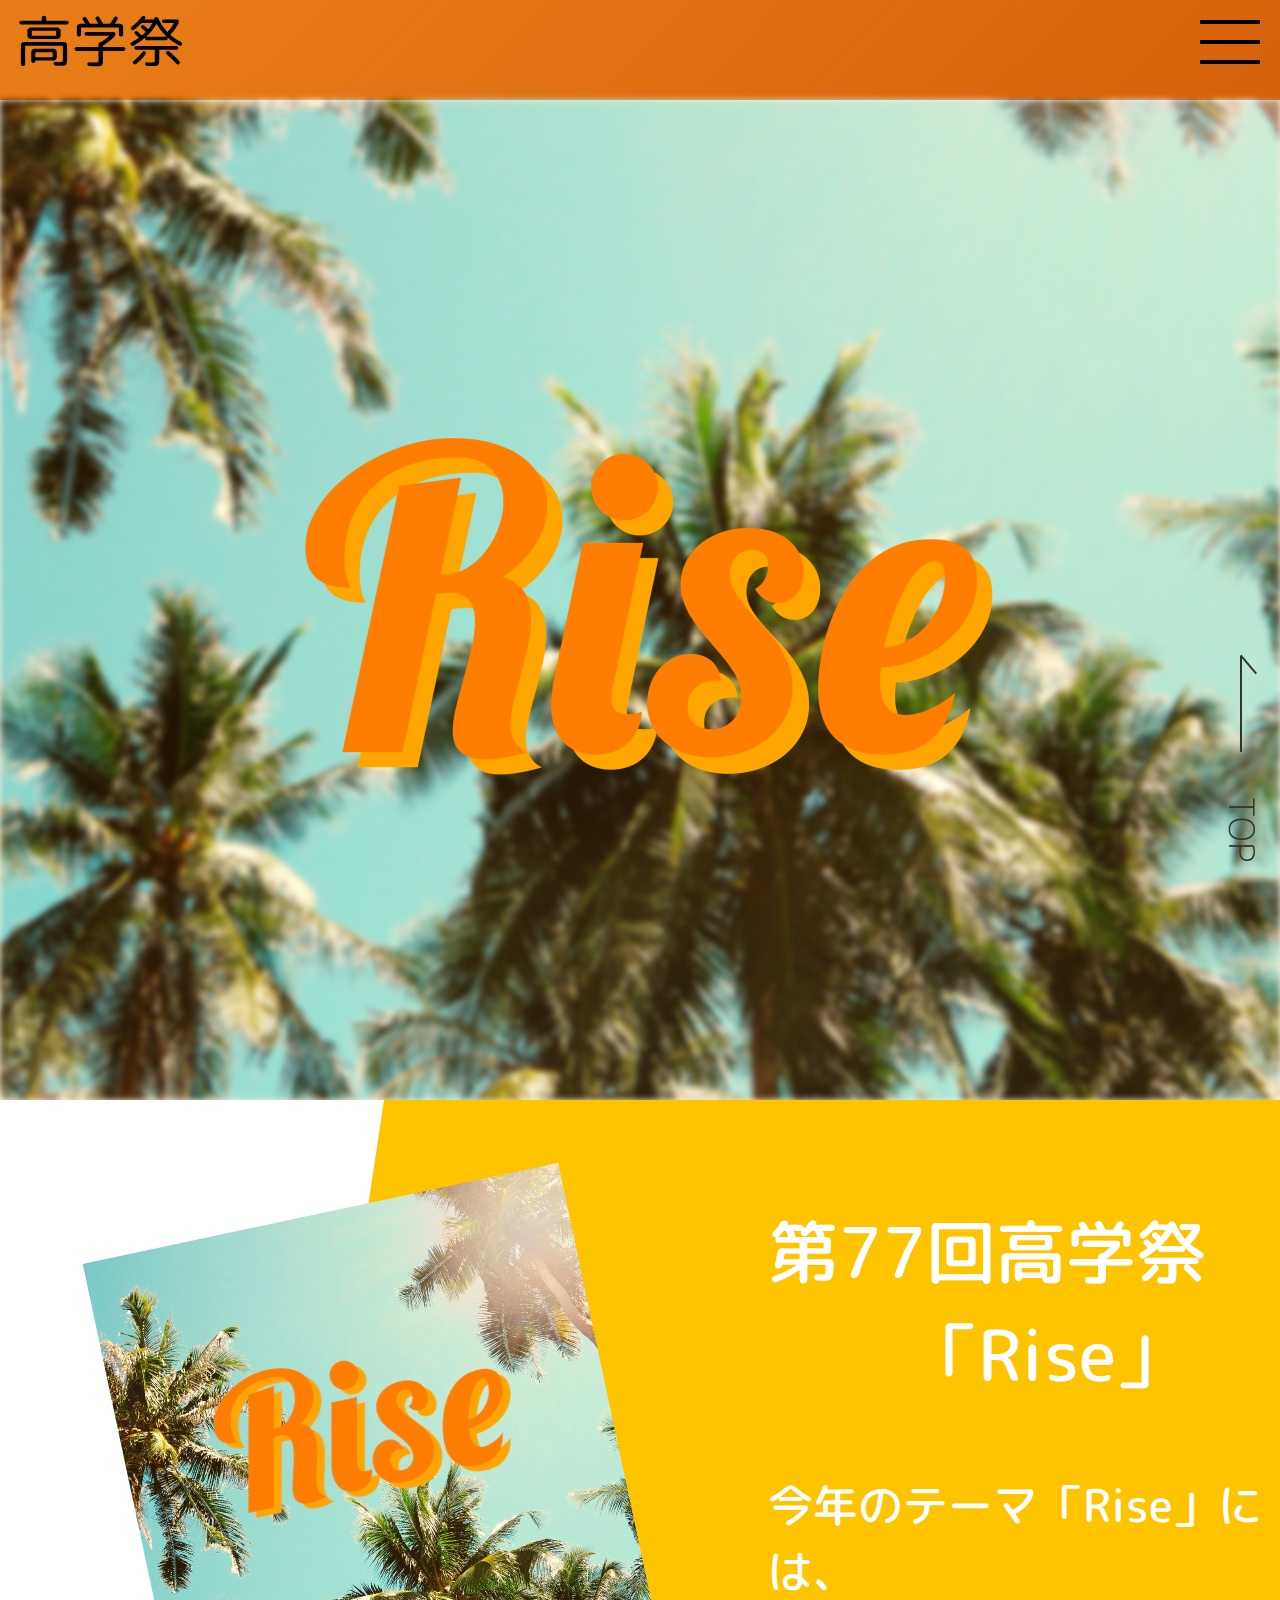
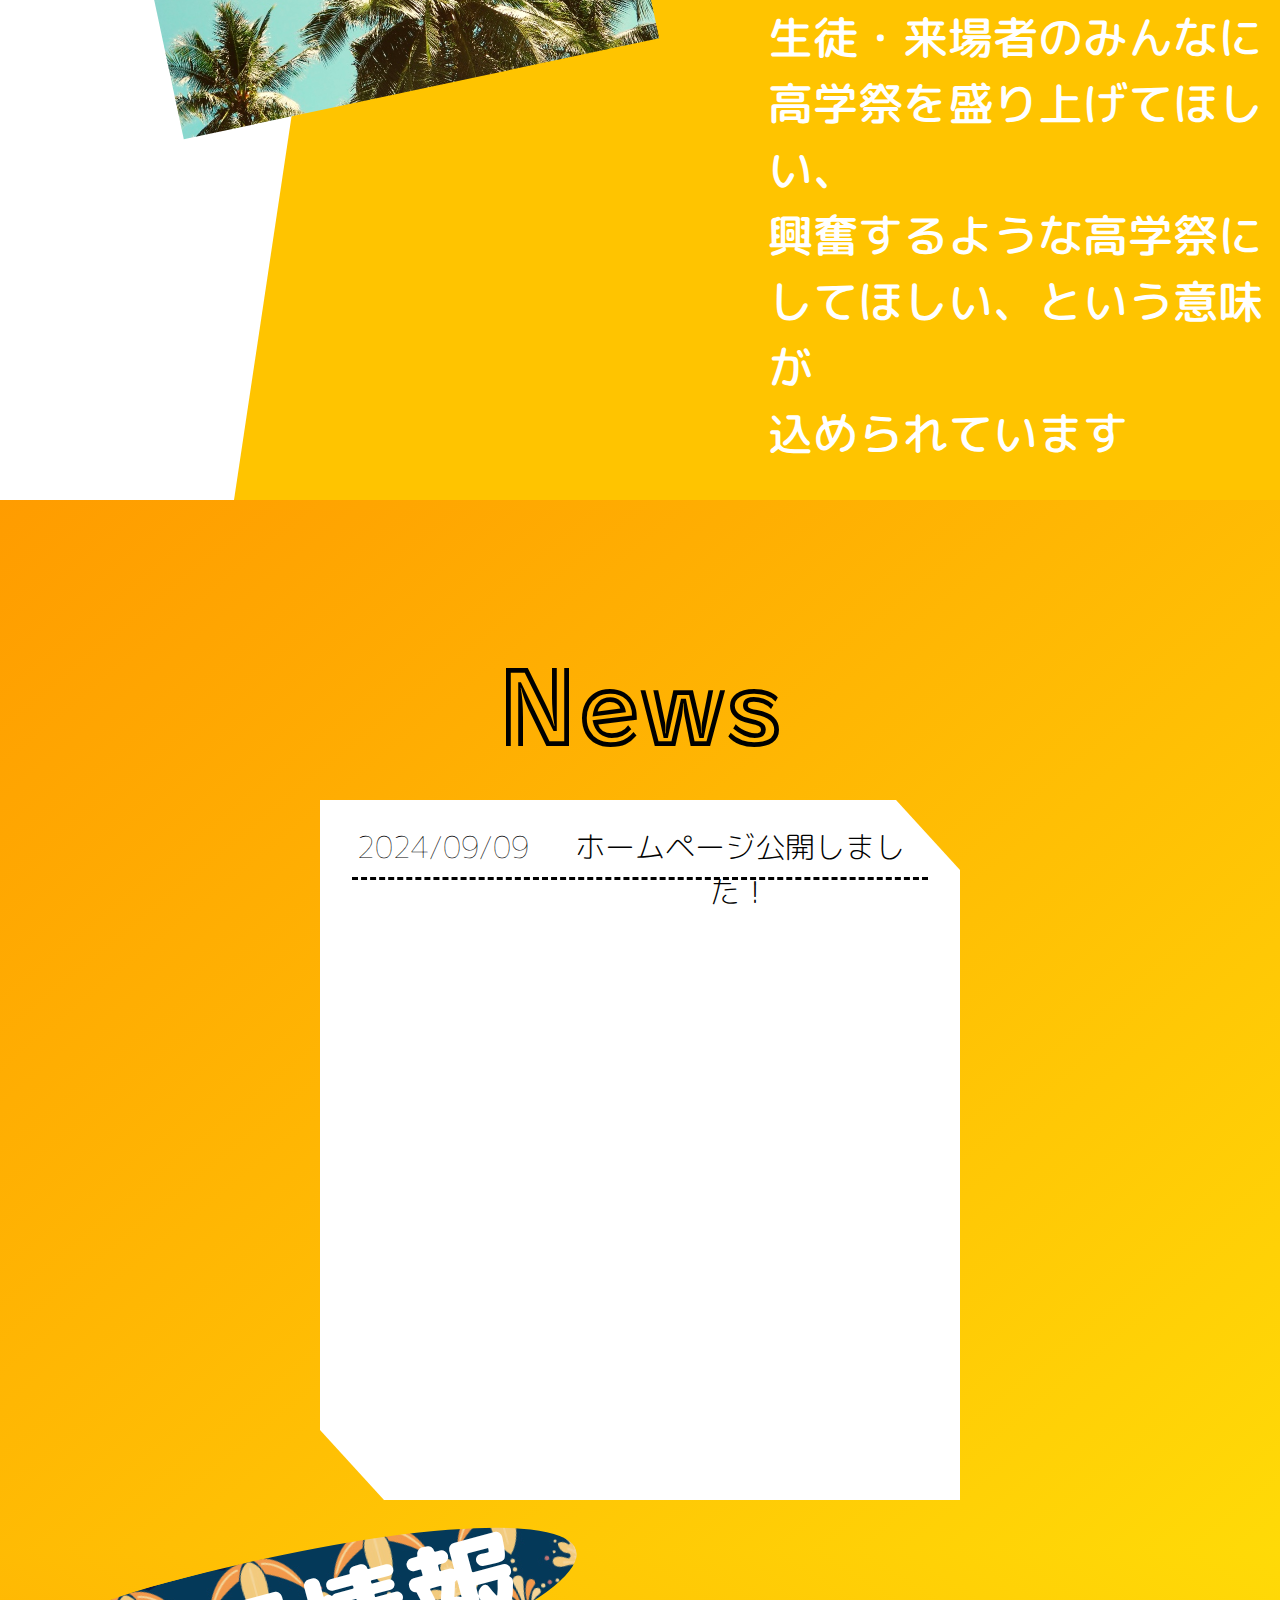
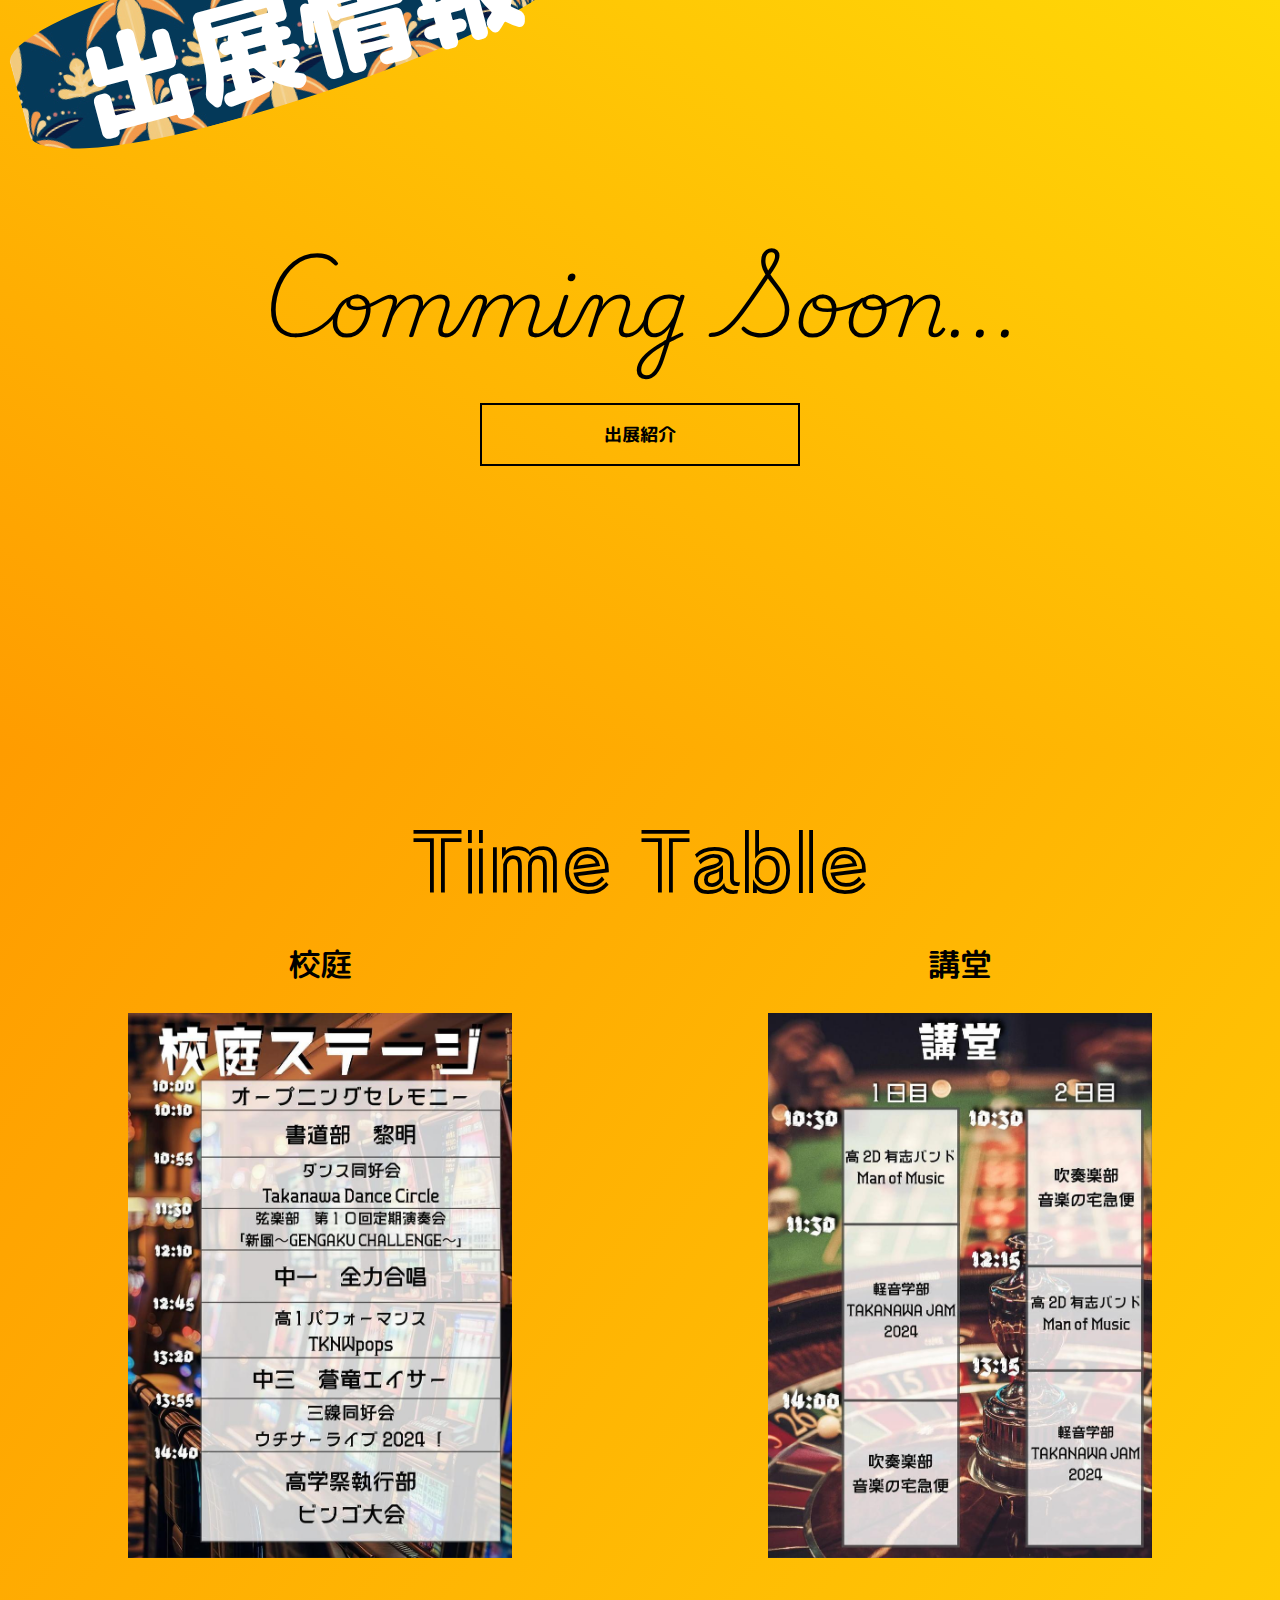
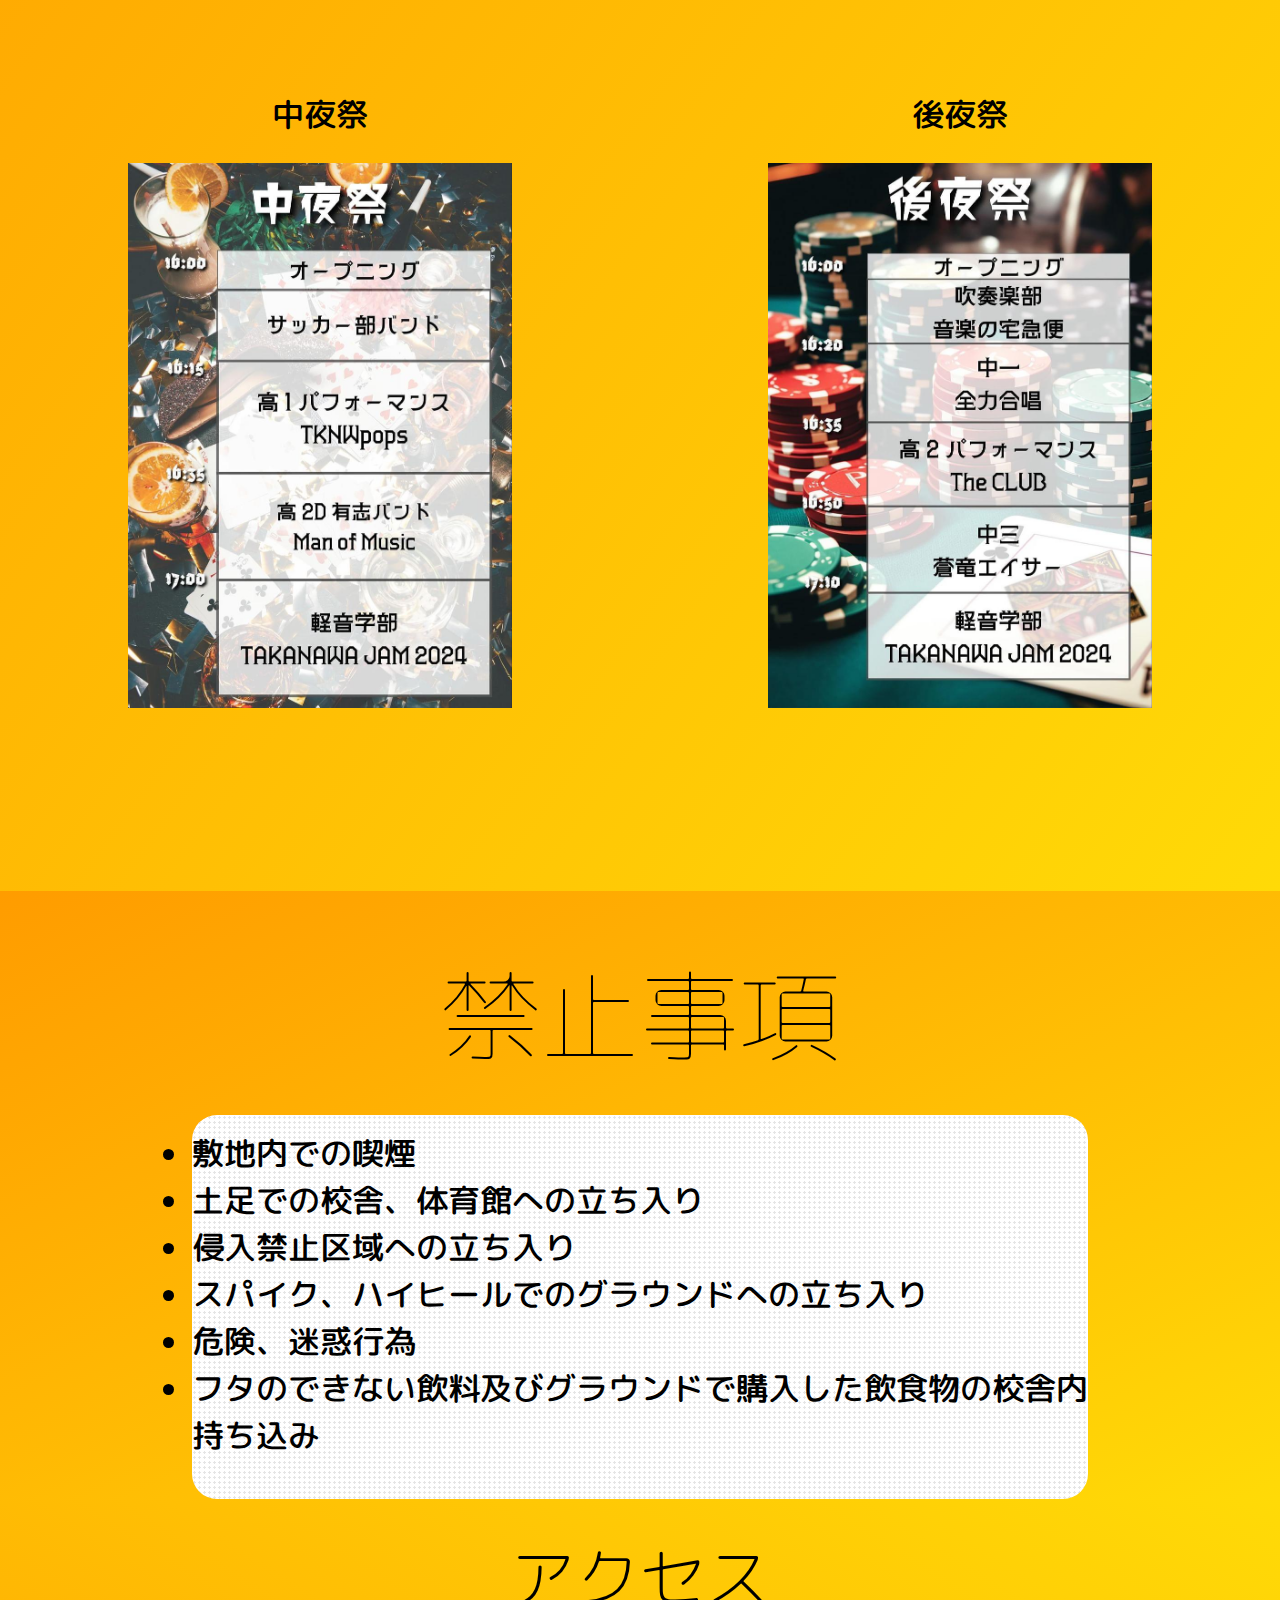
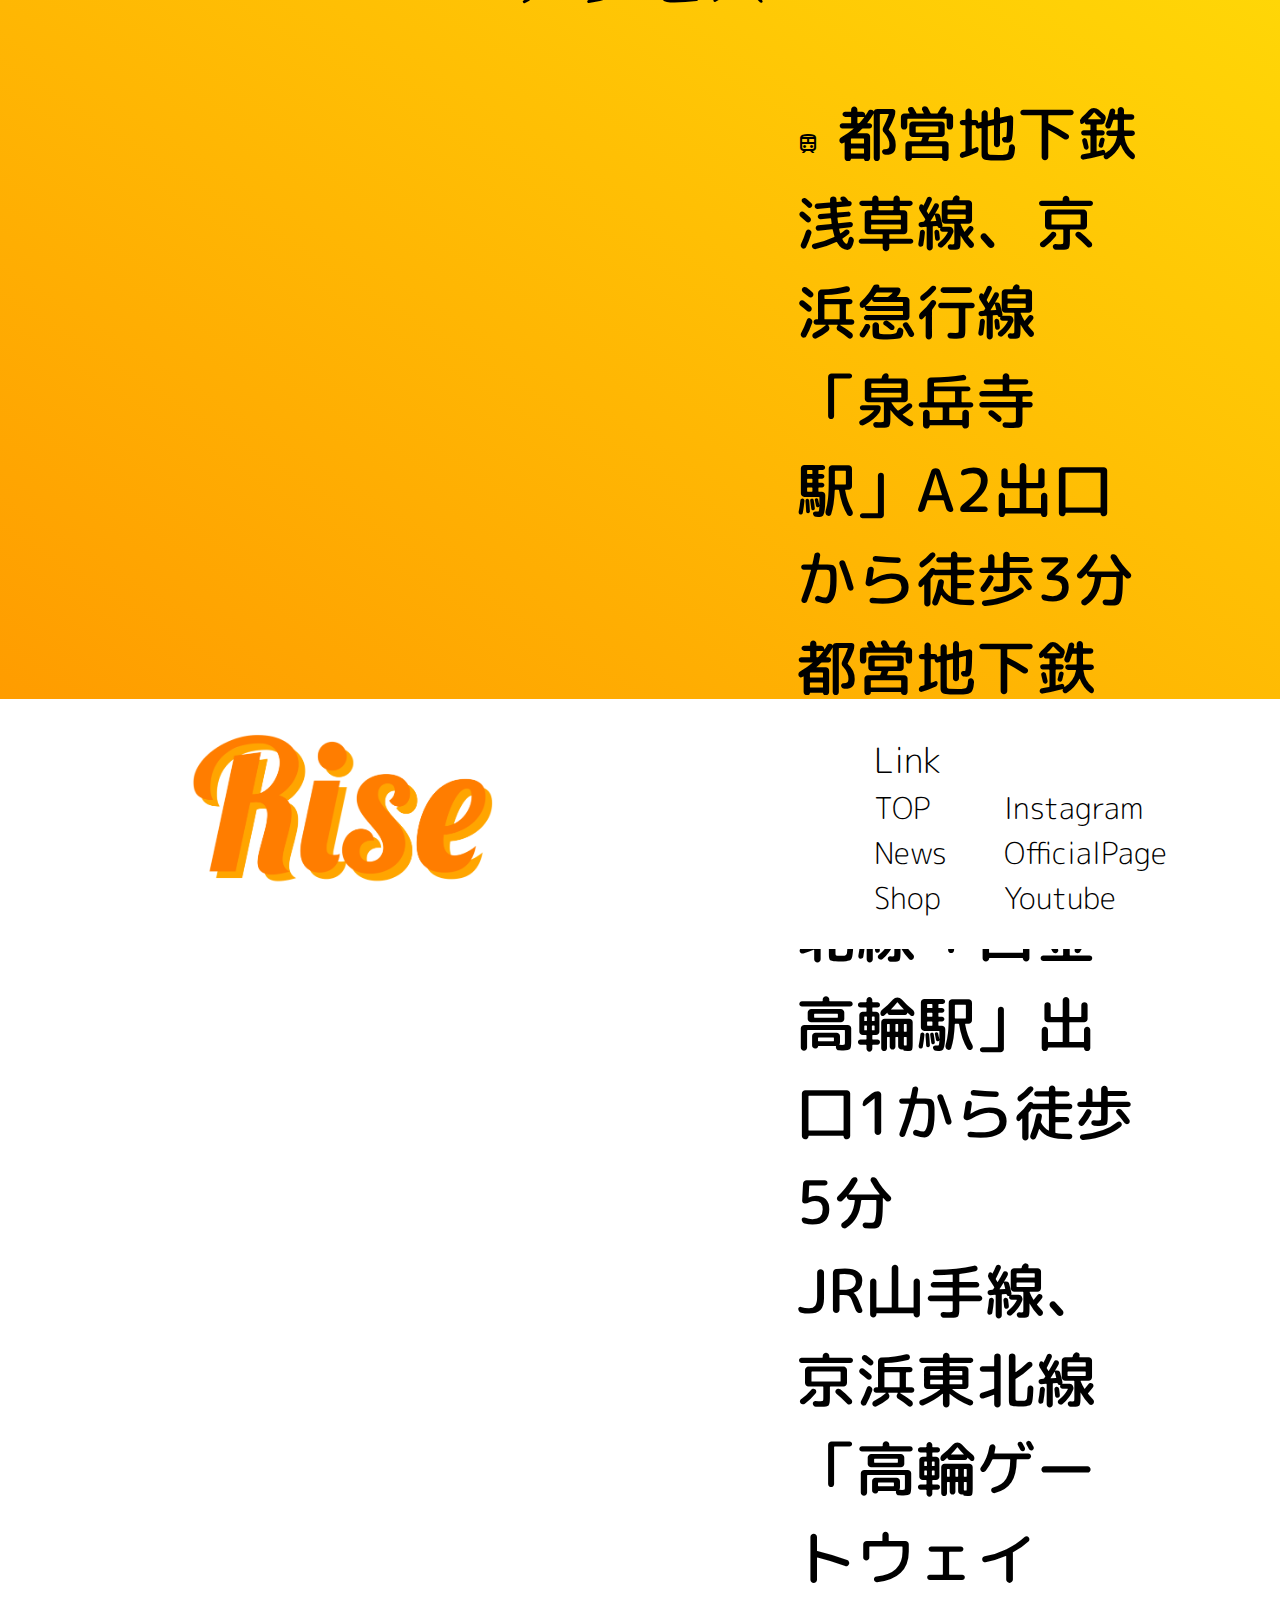
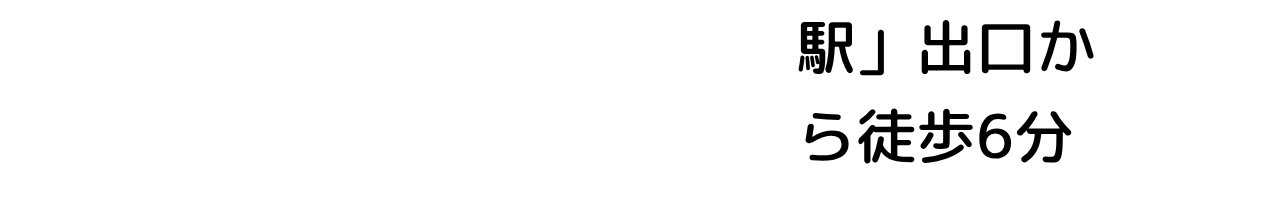
==== commit 22249793: "草" ====
--- a/index.html
+++ b/index.html
@@ -41,7 +41,7 @@
                 <ul>
                     <li><a href="#">高学祭Rise</a></li>
                     <li><a href="#News">News</a></li>
-                    <li><a href="#Shop">出店情報</a></li>
+                    <li><a href="#Shop">出展情報</a></li>
                     <li><a href="#TS">タイムテーブル</a></li>
                     <li><a href="#Prohibited-matter">禁止事項</a></li>
                     <li><a href="#Access">アクセス</a></li>
--- a/tak.css
+++ b/tak.css
@@ -60,11 +60,10 @@
 header {
     top: 0px;
     height: 100px;
-    background-image: linear-gradient( 135deg, #FCCF31 10%, #e96e31 100%);
+    background-image: linear-gradient( 135deg, #e77b15 10%, #d6610d 100%);
     display: flex;
     z-index: 110;
 }
-
 header-404 {
     top: 0px;
     height: 100px;
@@ -75,7 +74,7 @@
 
 main {
     height: auto;
-    background-color: coral;
+    background-color: #FF9C00;
     /* padding-top: 25px; */
 }
 
@@ -129,6 +128,7 @@
     background-color: #e4e4e4;
 
 }
+
 
 .header-inner {
     height: 100px;
@@ -1131,3 +1131,110 @@
         margin-left: 5svw;
     }
 }
+
+#intro-shop{
+    font-size: clamp(64px,10vw,80px);
+    font-weight: 300;
+}
+
+.shop-C1{
+    height: 500px;
+    width: 100%;
+    display: grid;
+    grid-template-columns: 1fr 1fr;
+    grid-template-rows: 1fr 4fr;
+}
+
+.C1-Name{
+    text-align: left;
+}
+
+.C1-1{
+    height: 400px;
+    width: 100%;
+    text-align: center;
+}
+
+.C1-2{
+    height: 400px;
+    width: 100%;
+    text-align: center;
+}
+.C1-tx{
+    font-size: clamp(14px,5vw,30px);
+    font-weight: 600;
+    font-family: Arial, Helvetica, sans-serif;
+    padding-left: 20px;
+    border-bottom: #000000 dashed 5px;
+    width: 50%;
+}
+
+.shop-C2{
+    height: 1300px;
+    width: 100%;
+    display: grid;
+    grid-template-columns: 1fr 1fr;
+    grid-template-rows: 1fr 4fr 4fr 4fr;
+}
+
+.C2-Name{
+    text-align: left;
+}
+
+.C2-tx{
+    font-size: clamp(14px,5vw,30px);
+    font-weight: 600;
+    font-family: Arial, Helvetica, sans-serif;
+    padding-left: 20px;
+    border-bottom: #000000 dashed 5px;
+    width: 50%;
+}
+
+.C2-1{
+    height: 400px;
+    width: 100%;
+    text-align: center;
+}
+
+.C2-2{
+    height: 400px;
+    width: 100%;
+    text-align: center;
+}
+
+.C2-3{
+    height: 400px;
+    width: 100%;
+    text-align: center;
+}
+
+.C2-4{
+    height: 400px;
+    width: 100%;
+    text-align: center;
+}
+
+.C2-5{
+    height: 400px;
+    width: 100%;
+    text-align: center;
+}
+
+.C2-6{
+    height: 400px;
+    width: 100%;
+    text-align: center;
+}
+
+.Shop{
+    height: auto;
+    width: 100%;
+    text-align: center;
+}
+.bilding{
+    text-align: center;
+    font-weight: 300;
+    font-size: clamp(64px 10vw 80px);
+    height: auto;
+    padding-top: 100px;
+}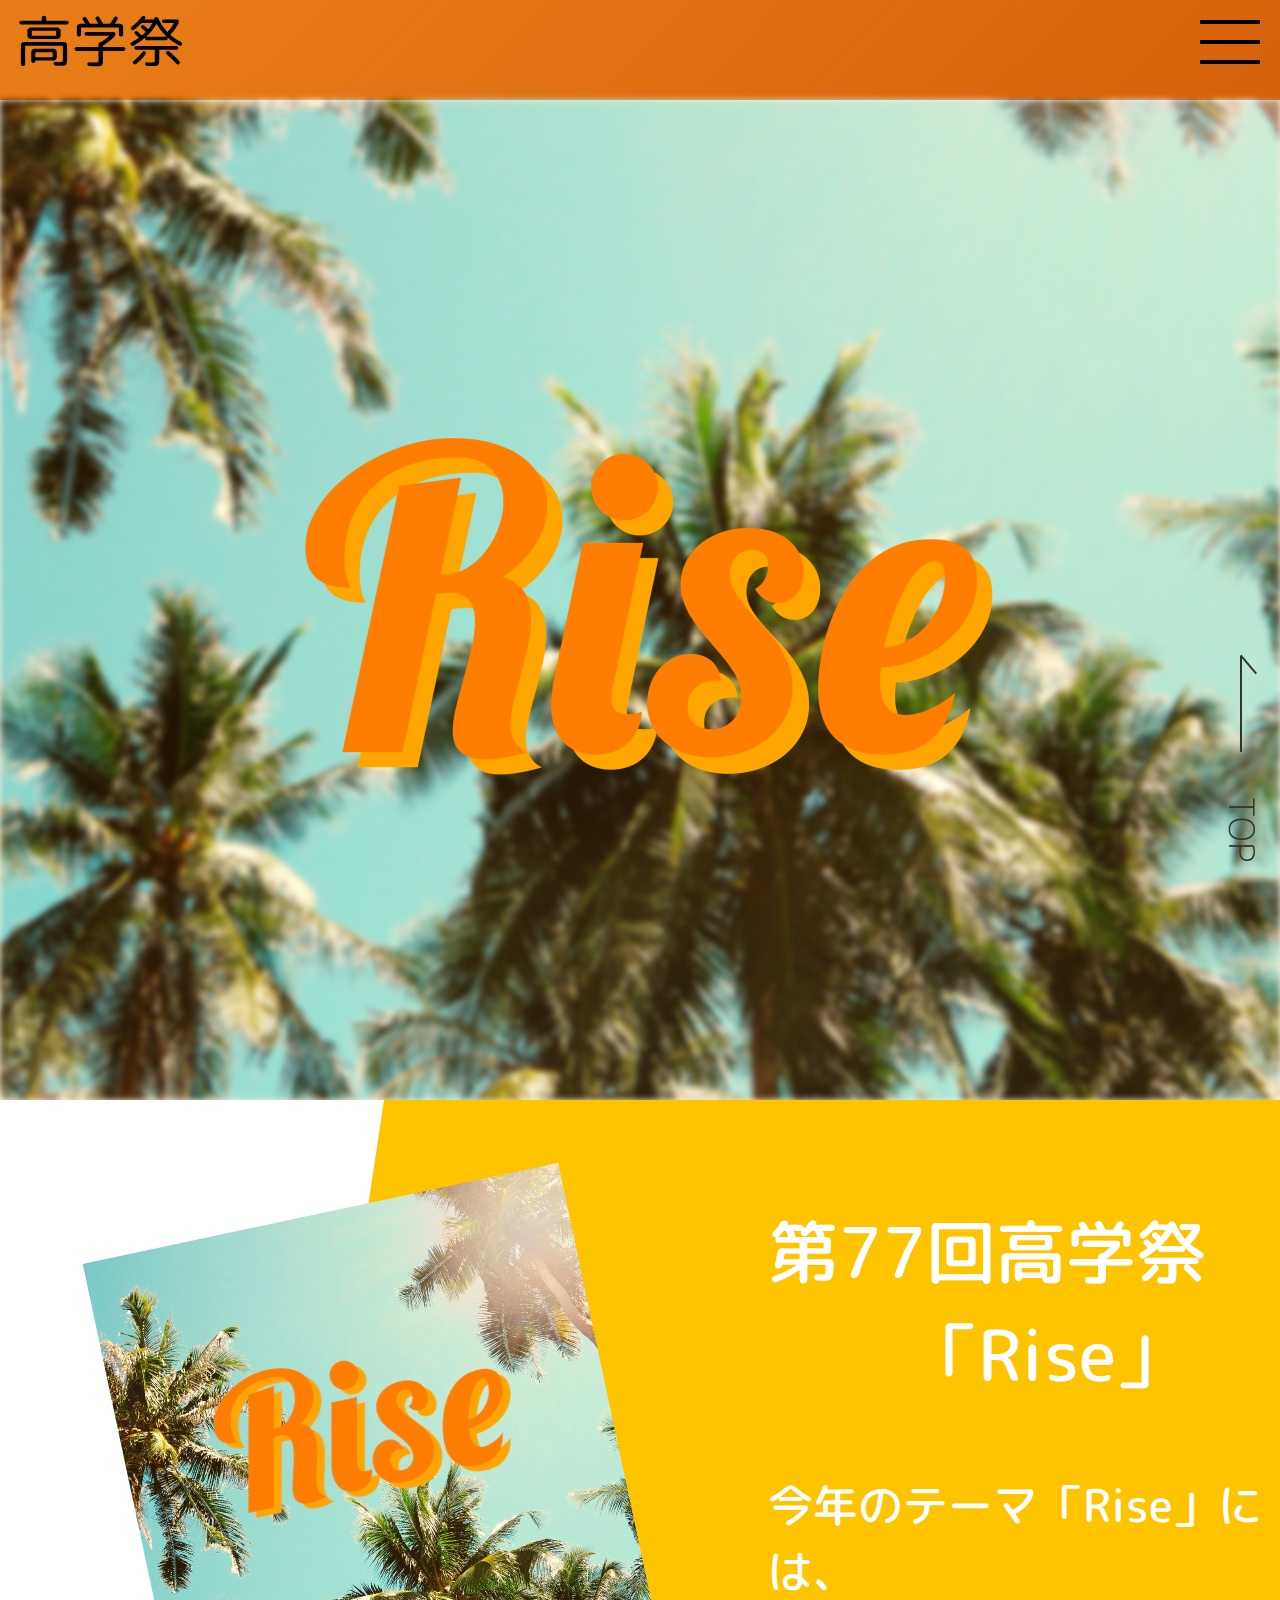
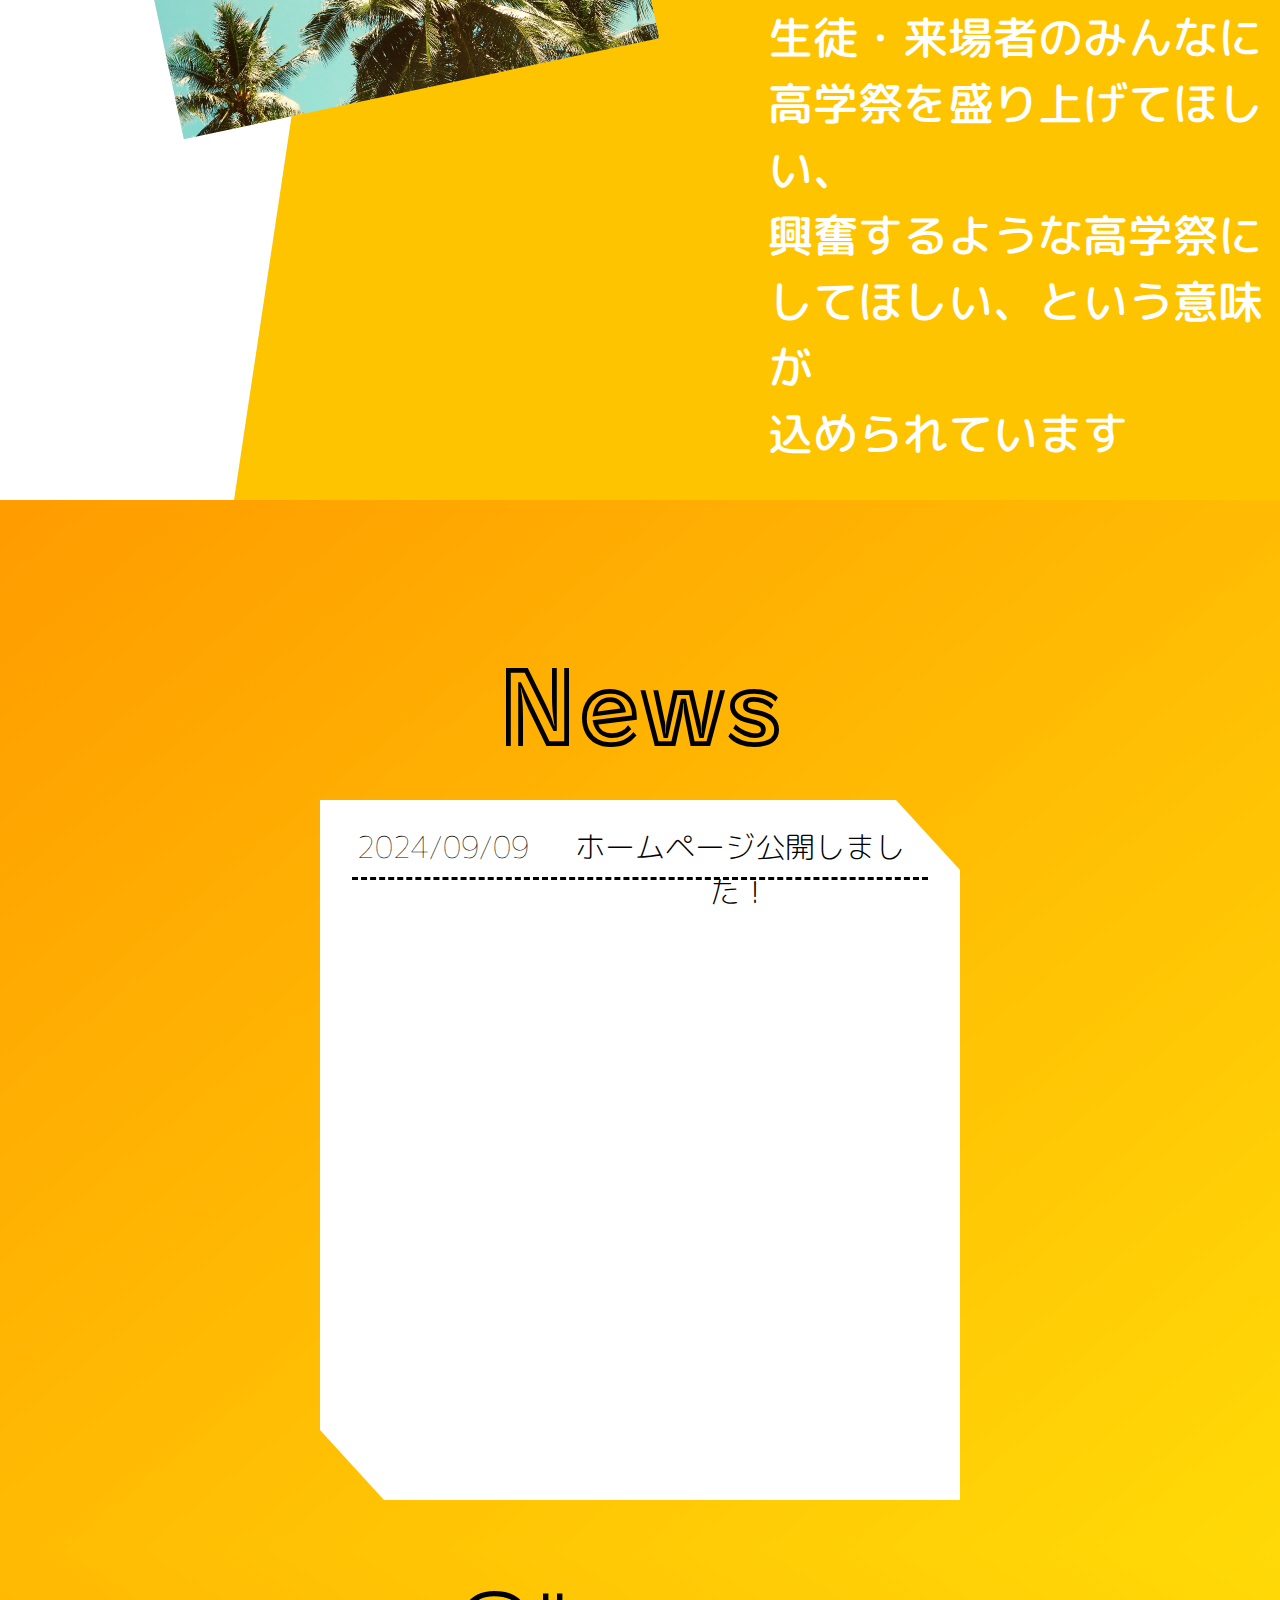
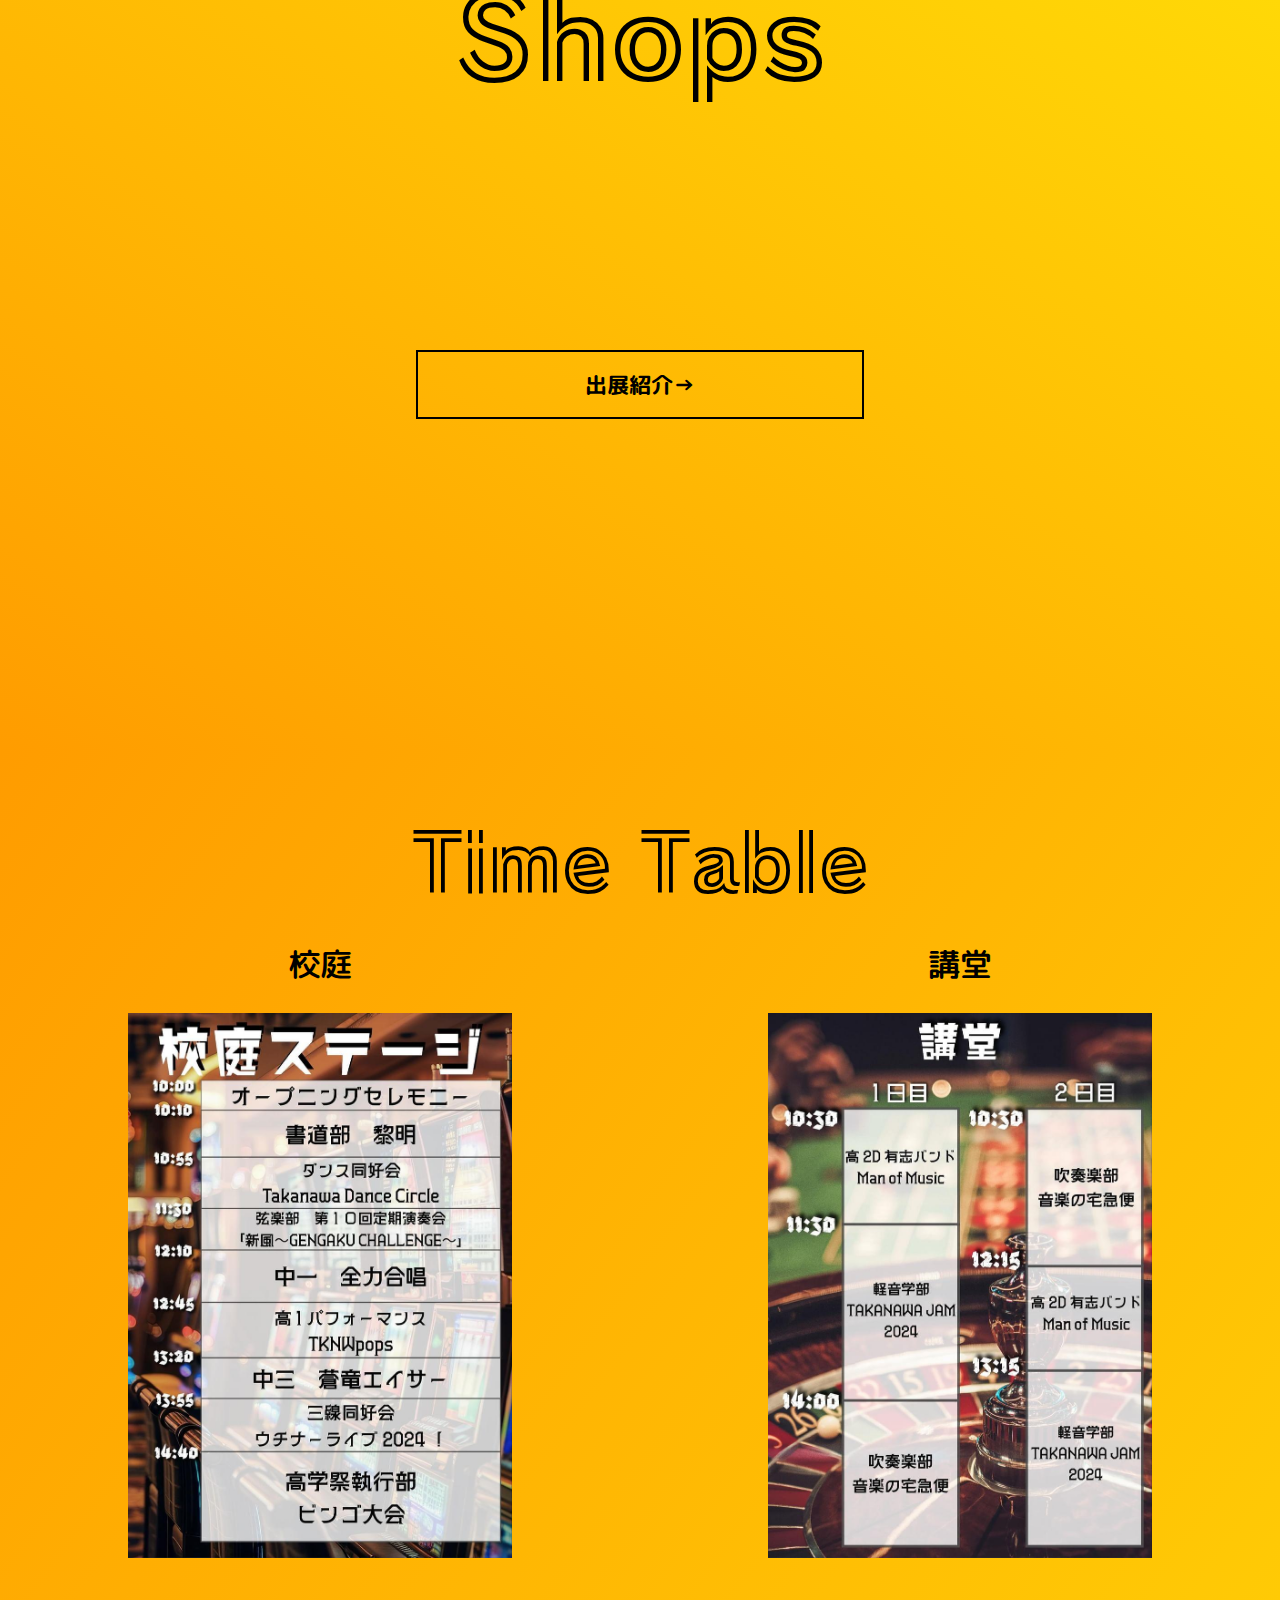
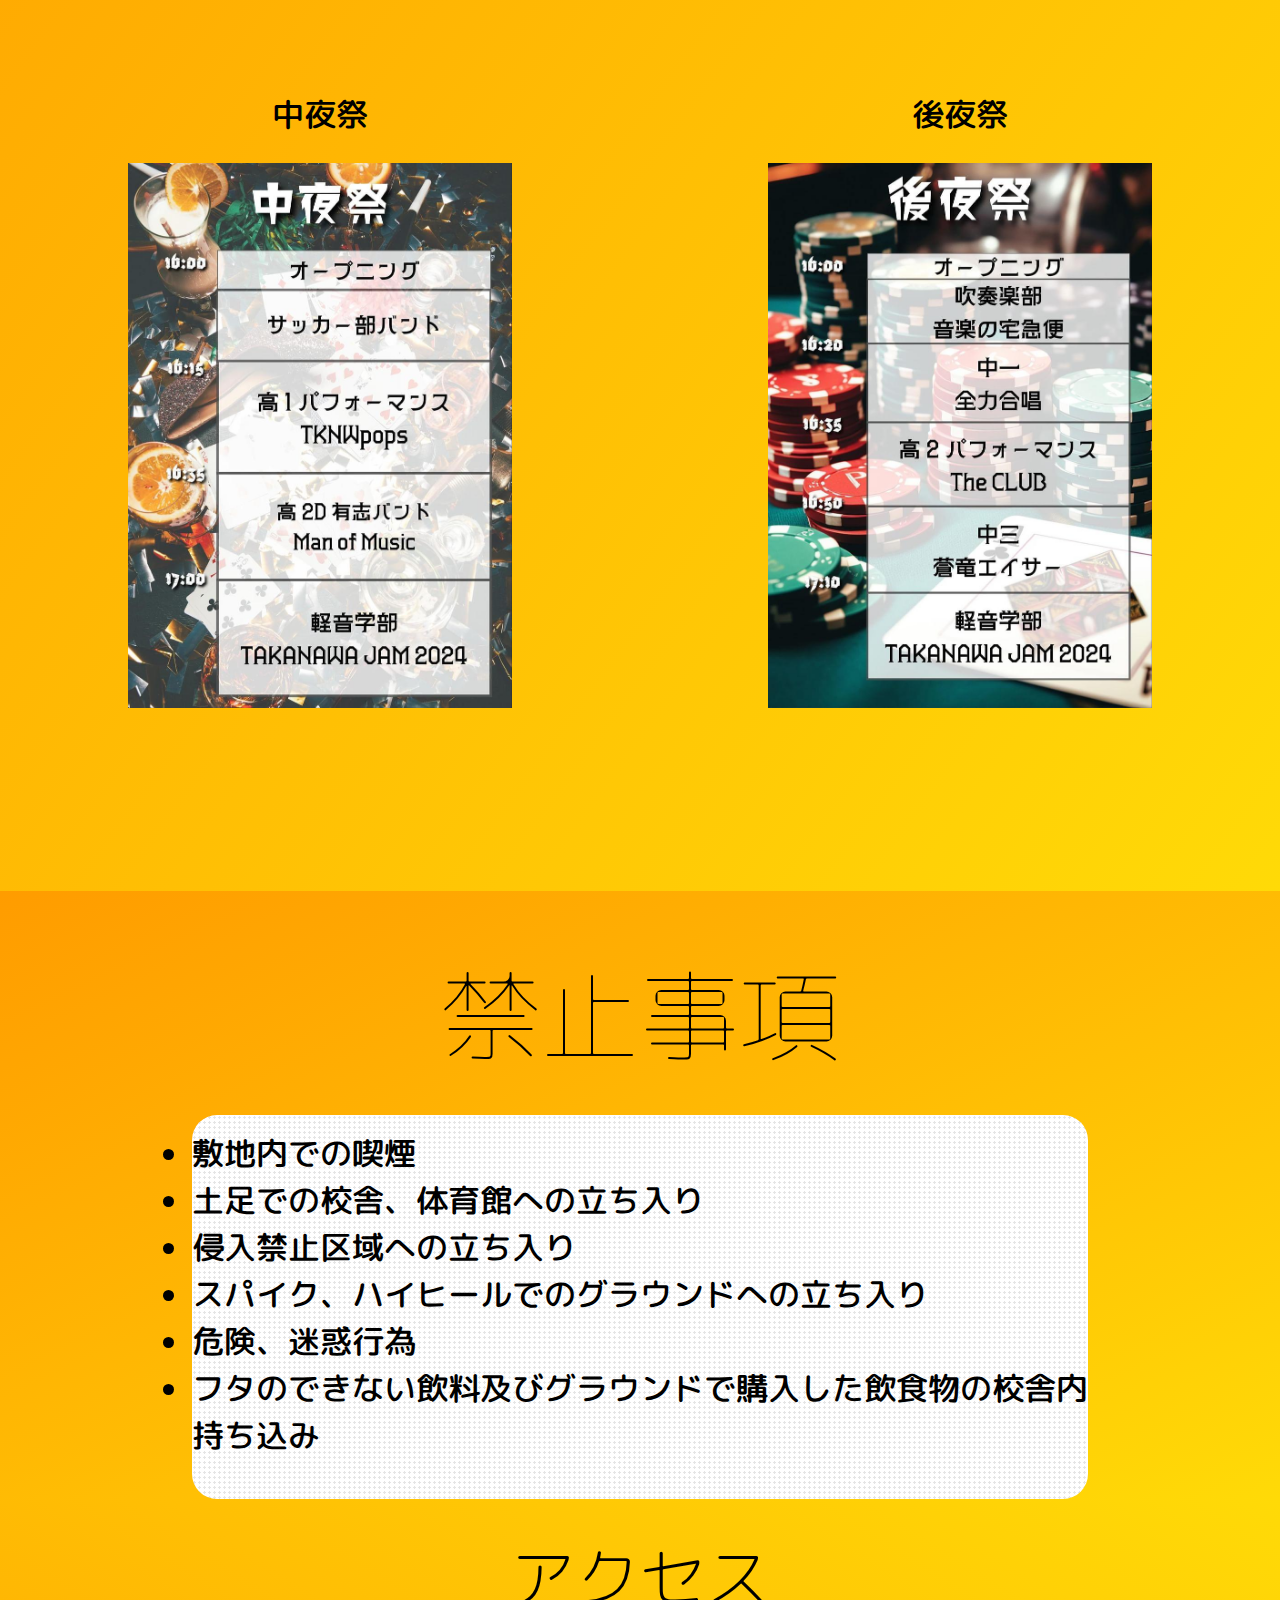
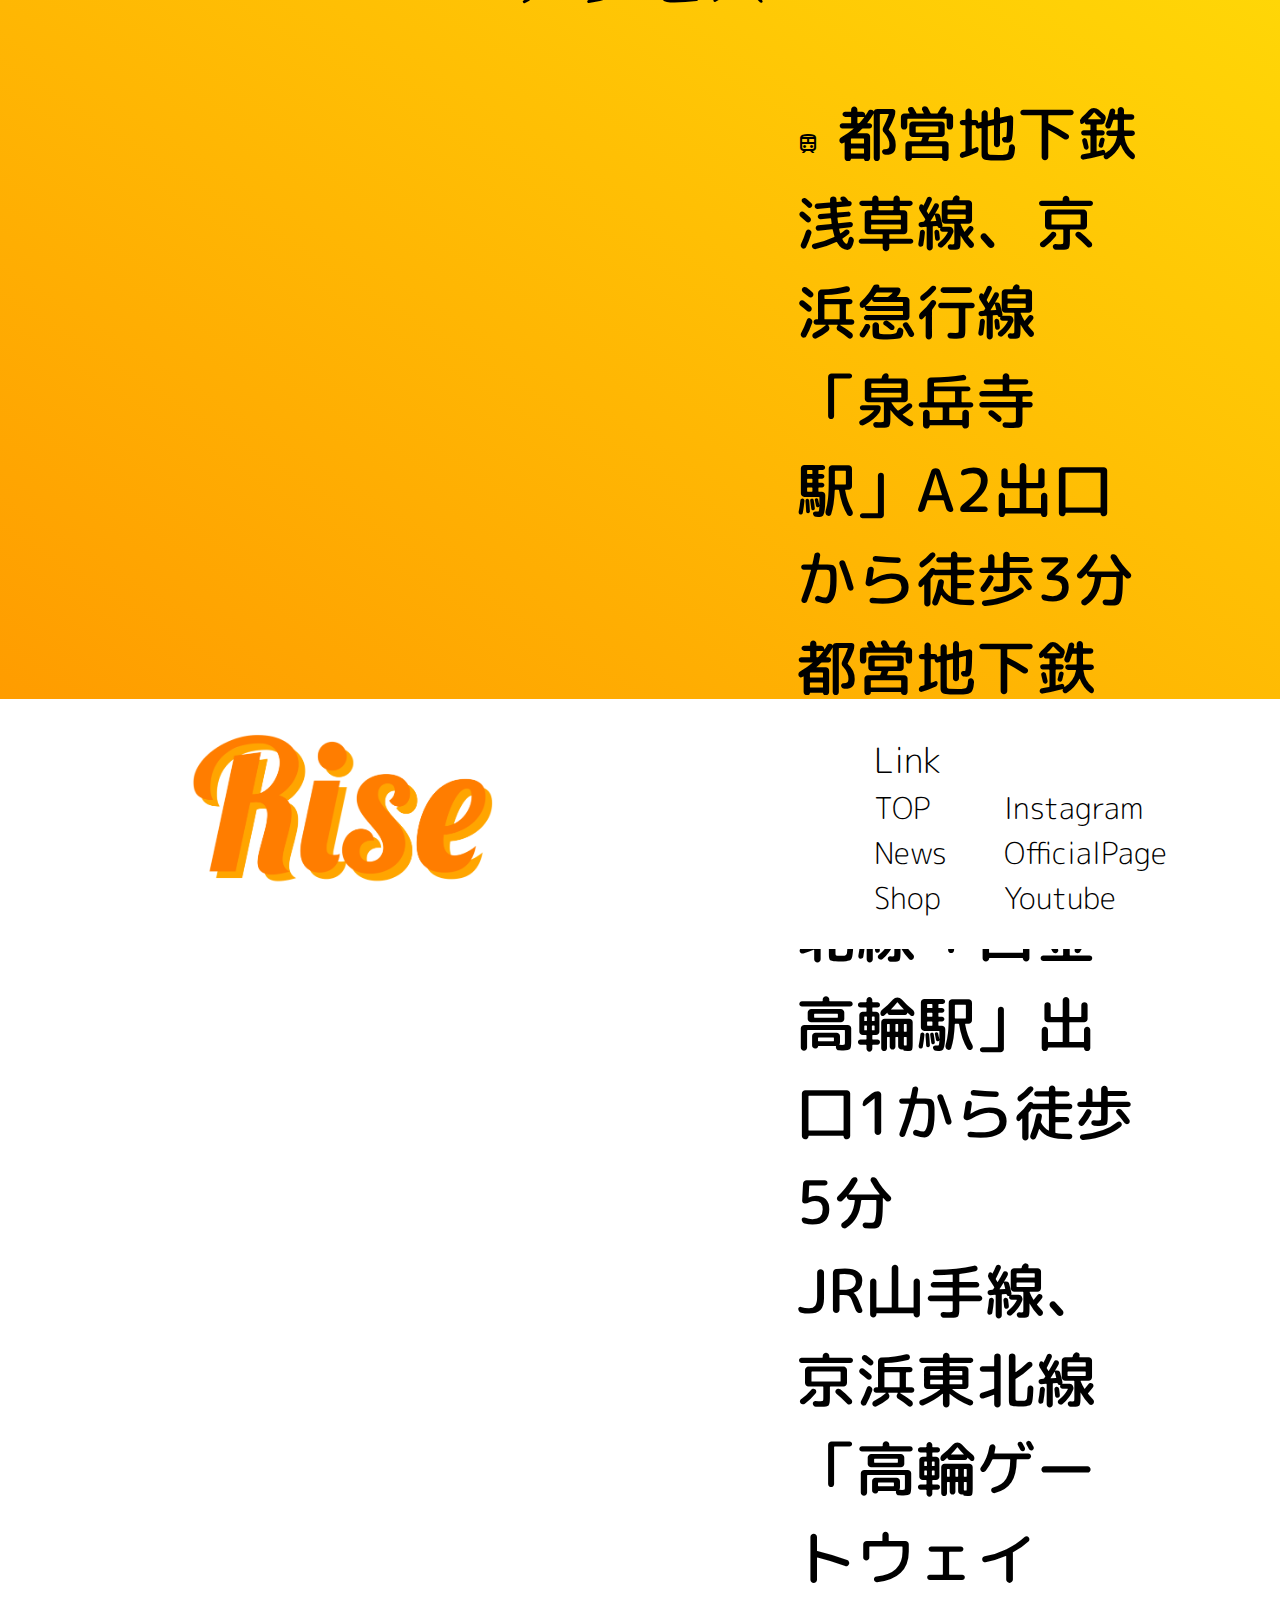
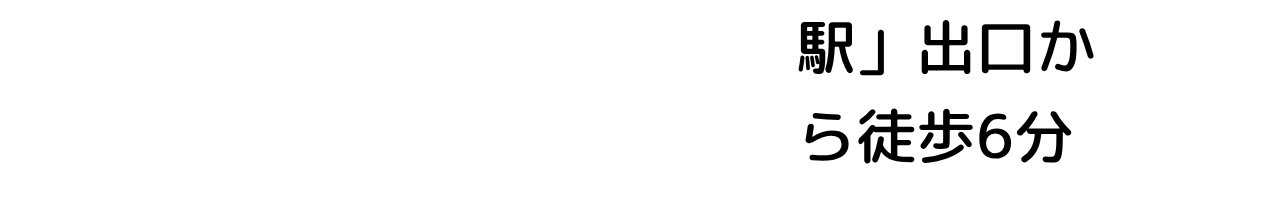
==== commit 3d9cafd2: "aaa" ====
--- a/index.html
+++ b/index.html
@@ -41,7 +41,7 @@
                 <ul>
                     <li><a href="#">高学祭Rise</a></li>
                     <li><a href="#News">News</a></li>
-                    <li><a href="#Shop">出展情報</a></li>
+                    <li><a href="#Shop">Shops</a></li>
                     <li><a href="#TS">タイムテーブル</a></li>
                     <li><a href="#Prohibited-matter">禁止事項</a></li>
                     <li><a href="#Access">アクセス</a></li>
@@ -115,11 +115,10 @@
         </div>
         <div class="Shop-Info" id="Shop">
             <div class="SurfBoard">
-                <h1 class="Shop-Info-Text">出展情報</h1>
+                <h1 class="Shop-Info-Text">Shops</h1>
             </div>
             <div class="Comming">
-                <h1 class="Comming-Text">Comming Soon...</h1>
-                <a href="./Shop.html" class="btn-01">出展紹介</a>
+                <a href="./Shop.html" class="btn-01">出展紹介→</a>
             </div>
         </div>
         <div class="Time-Schedule" id="TS">
--- a/tak.css
+++ b/tak.css
@@ -529,34 +529,34 @@
 .Shop-Info {
     background: linear-gradient(to bottom left, #ffda07, #FF9C00);
     height: 800px;
+    text-align: center;
 }
 
 .SurfBoard {
     top: 0;
     left: 10px;
-    position: relative;
     display: block;
-    background-image: url(./imgs/SurfBG.jpg);
     width: 45%;
     height: 150px;
-    border-radius: 30% 70% 70% 30%/ 25% 50% 50% 25%;
-    transform: rotate(-15deg);
+    margin-bottom: 250px;
 }
 
 .Shop-Info-Text {
-    color: white;
+    color: black;
     position: absolute;
     width: 100%;
     /* height: 200px; */
     text-align: center;
     font-size: 112.5px;
     margin: 0;
-    font-weight: 800;
+    font-family: "Train One", system-ui;
+    font-weight: 400;
+    font-style: normal;
 }
 a.btn-01{
     display: block;
     text-align: center;
-    width:25%;
+    width:35%;
     margin: auto;
     padding: 1rem 4rem;
     font-weight: bold;
@@ -564,7 +564,7 @@
     color: #000000;
     transition: 0.5s;
     word-break: keep-all;
-    font-size: 18px;
+    font-size: 22px;
 }
 @media screen and (width<=800px){
     a.btn-01{
@@ -1145,11 +1145,16 @@
     grid-template-rows: 1fr 4fr;
 }
 
+.Shop-tex{
+    text-align: center;
+}
+
 .C1-Name{
     text-align: left;
 }
 
 .C1-1{
+    padding-top: 5%;
     height: 400px;
     width: 100%;
     text-align: center;
@@ -1159,6 +1164,7 @@
     height: 400px;
     width: 100%;
     text-align: center;
+    padding-top: 5%;
 }
 .C1-tx{
     font-size: clamp(14px,5vw,30px);
@@ -1237,4 +1243,9 @@
     font-size: clamp(64px 10vw 80px);
     height: auto;
     padding-top: 100px;
+}
+
+.shopnav{
+    width: 75%;
+    text-align: center;
 }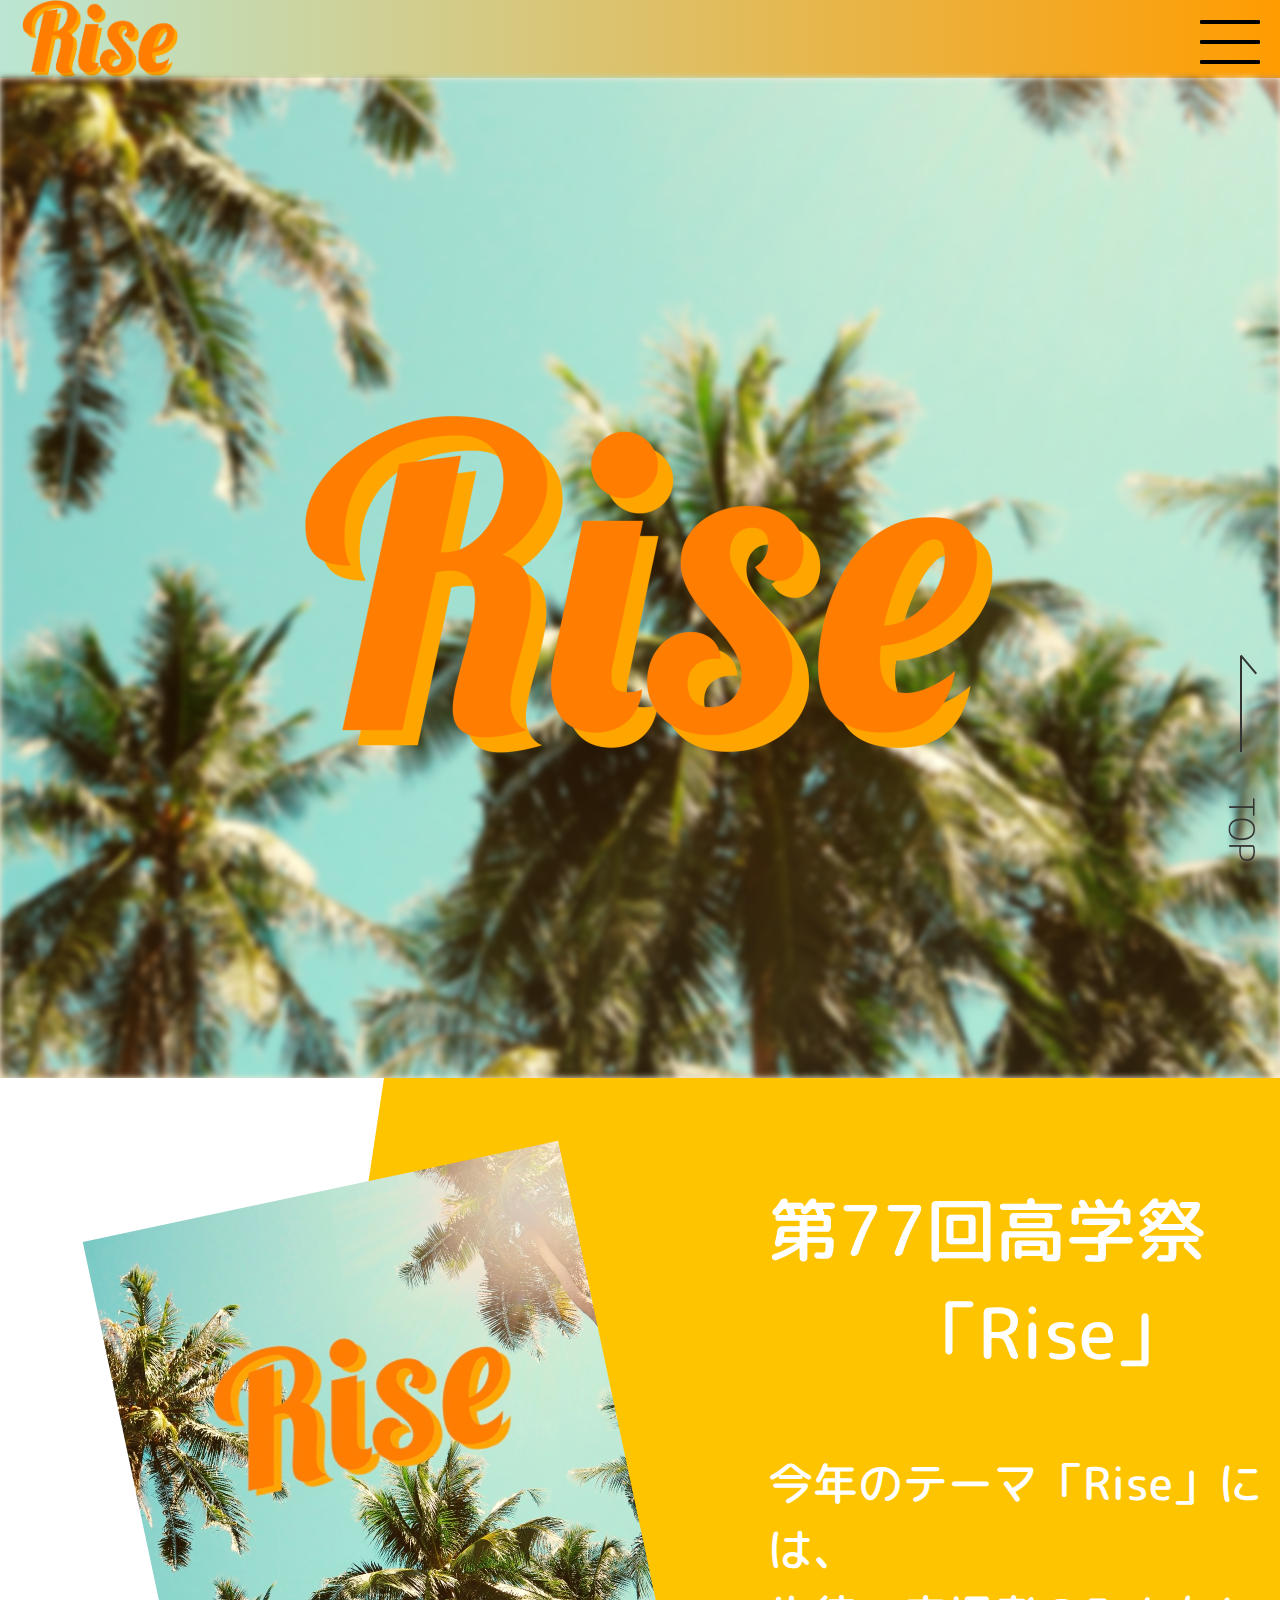
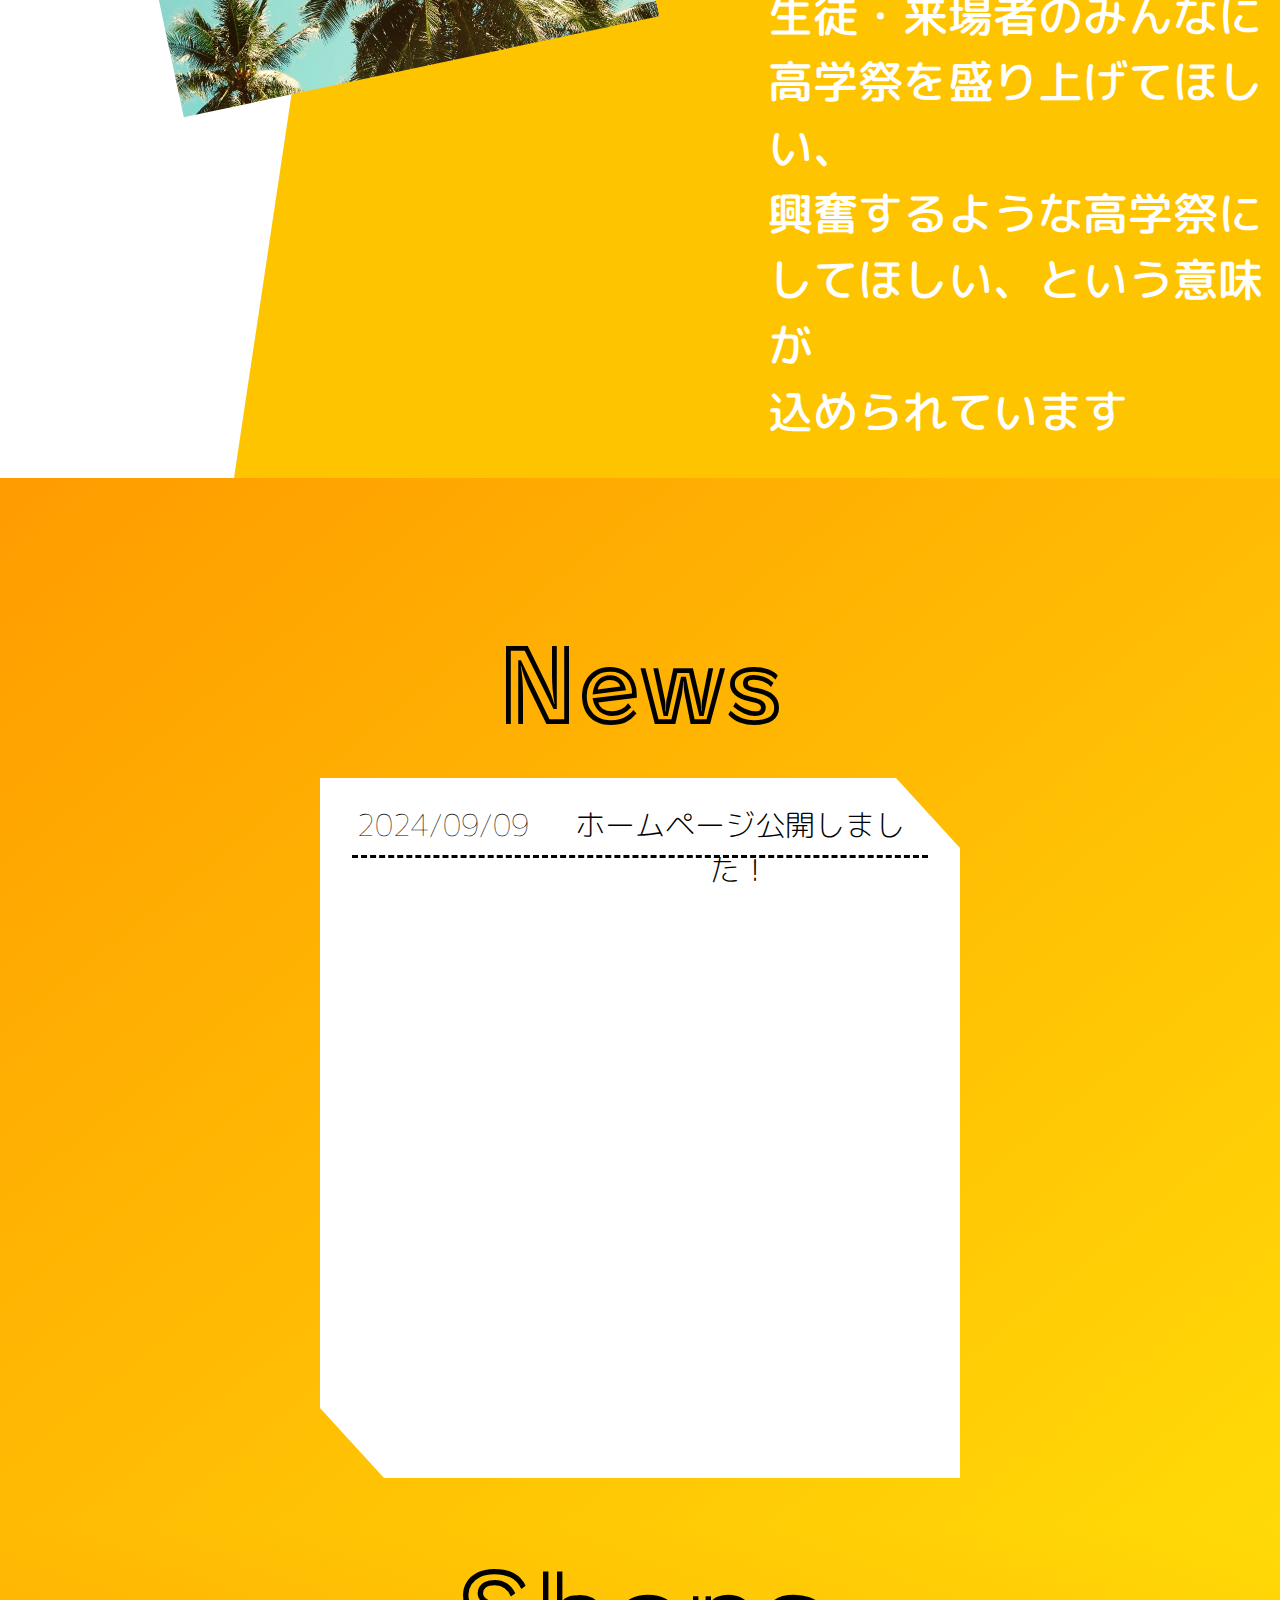
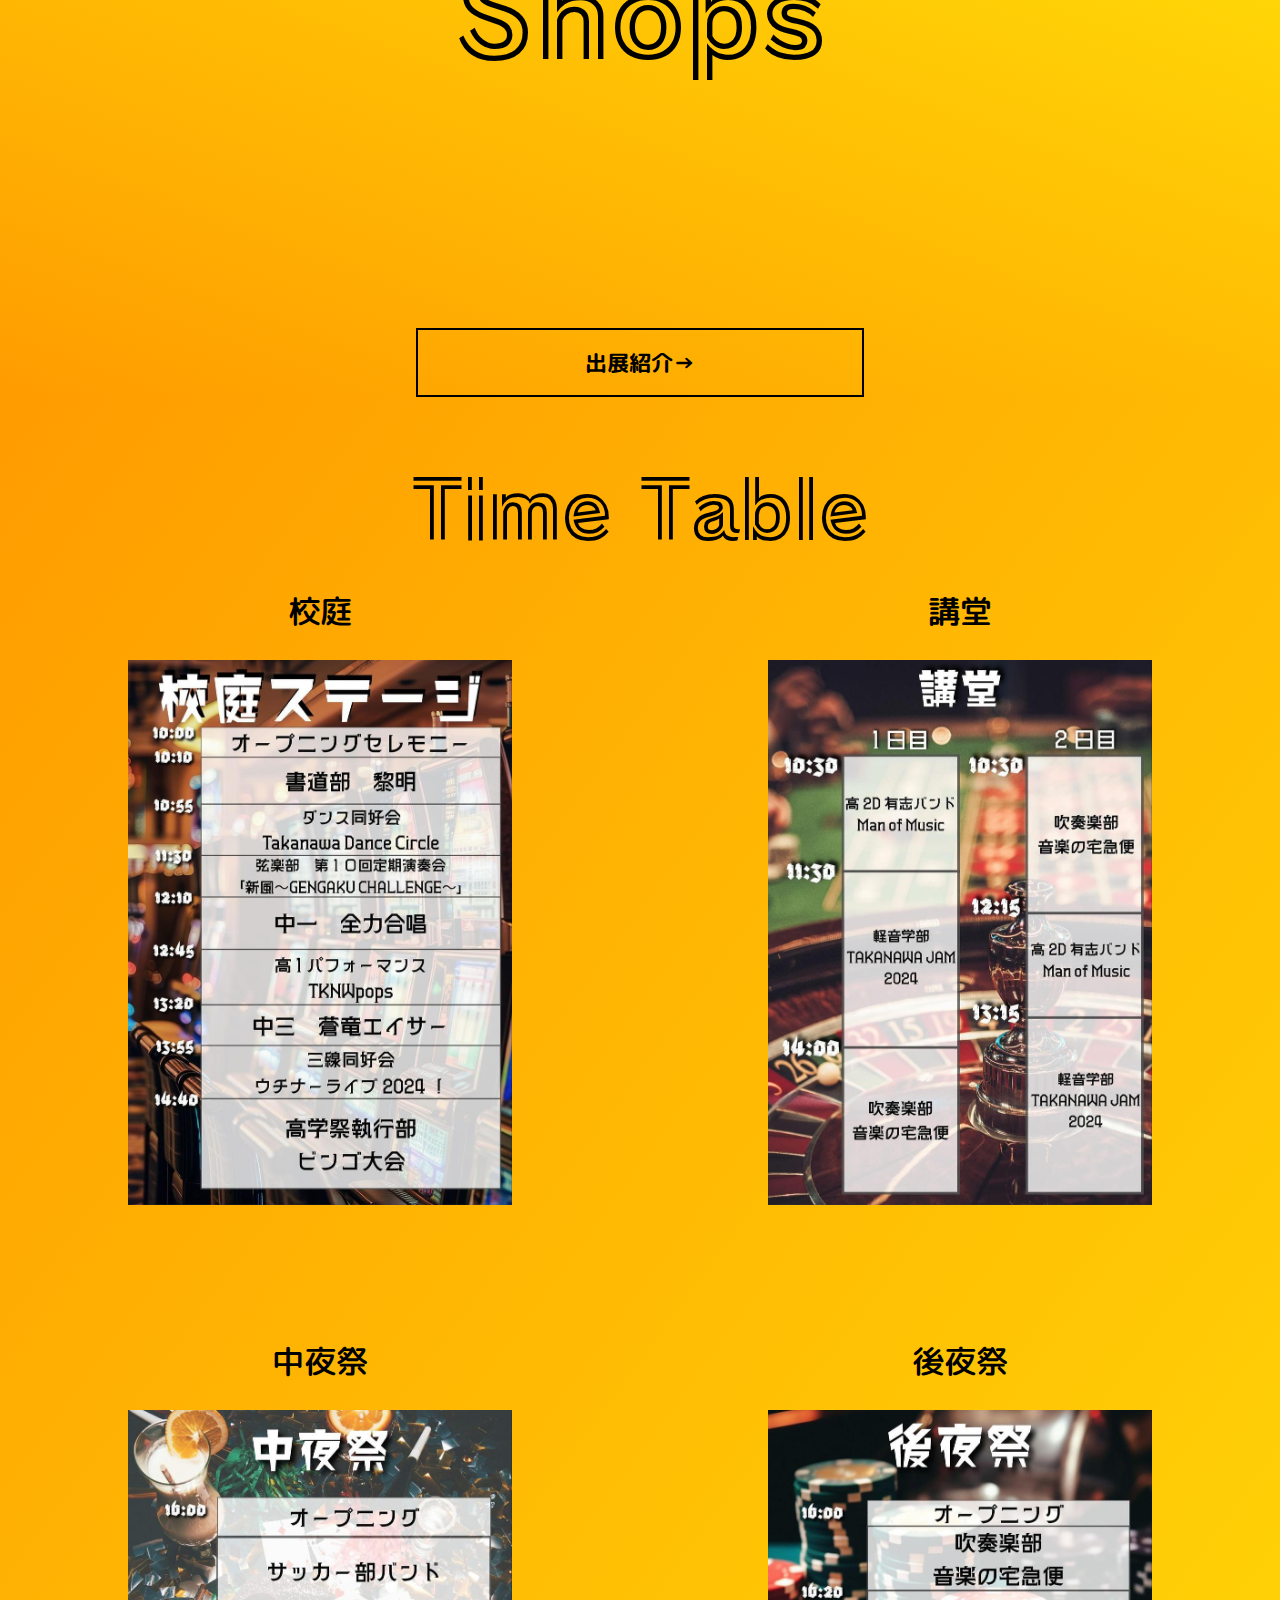
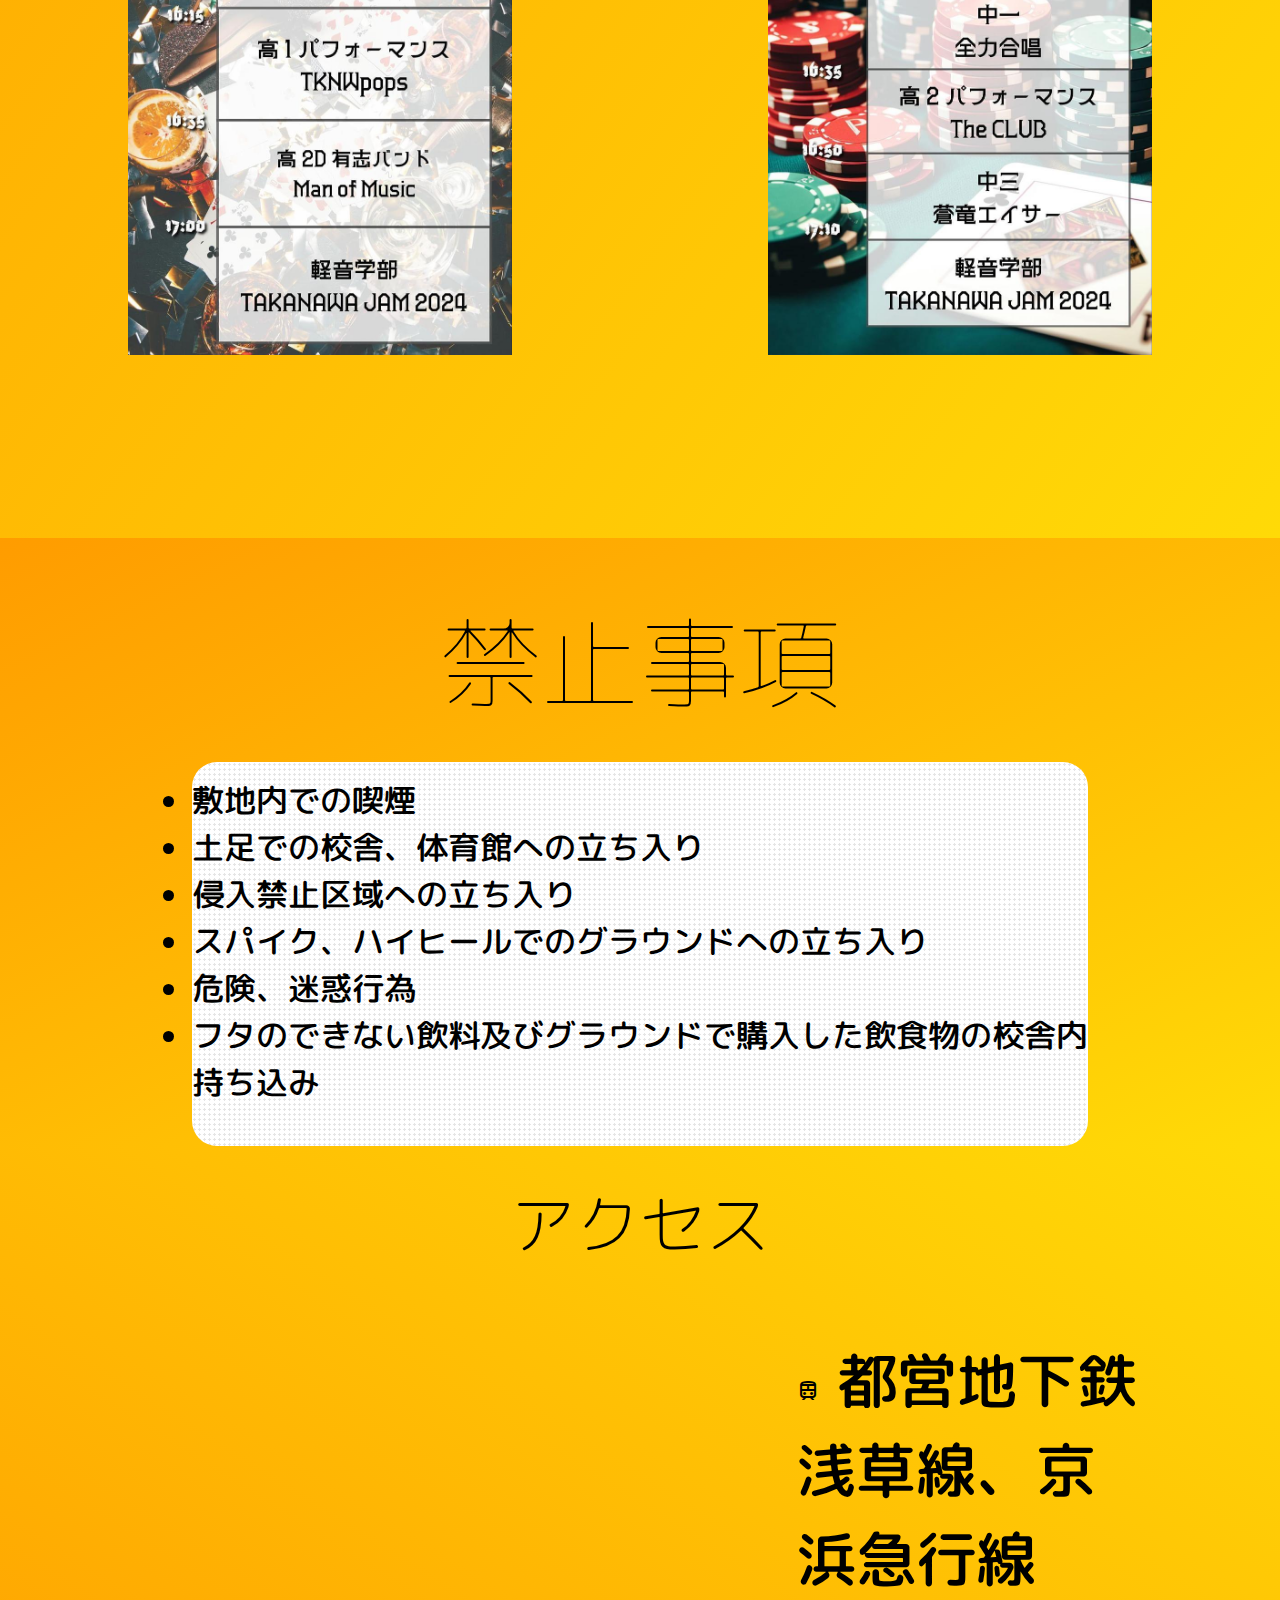
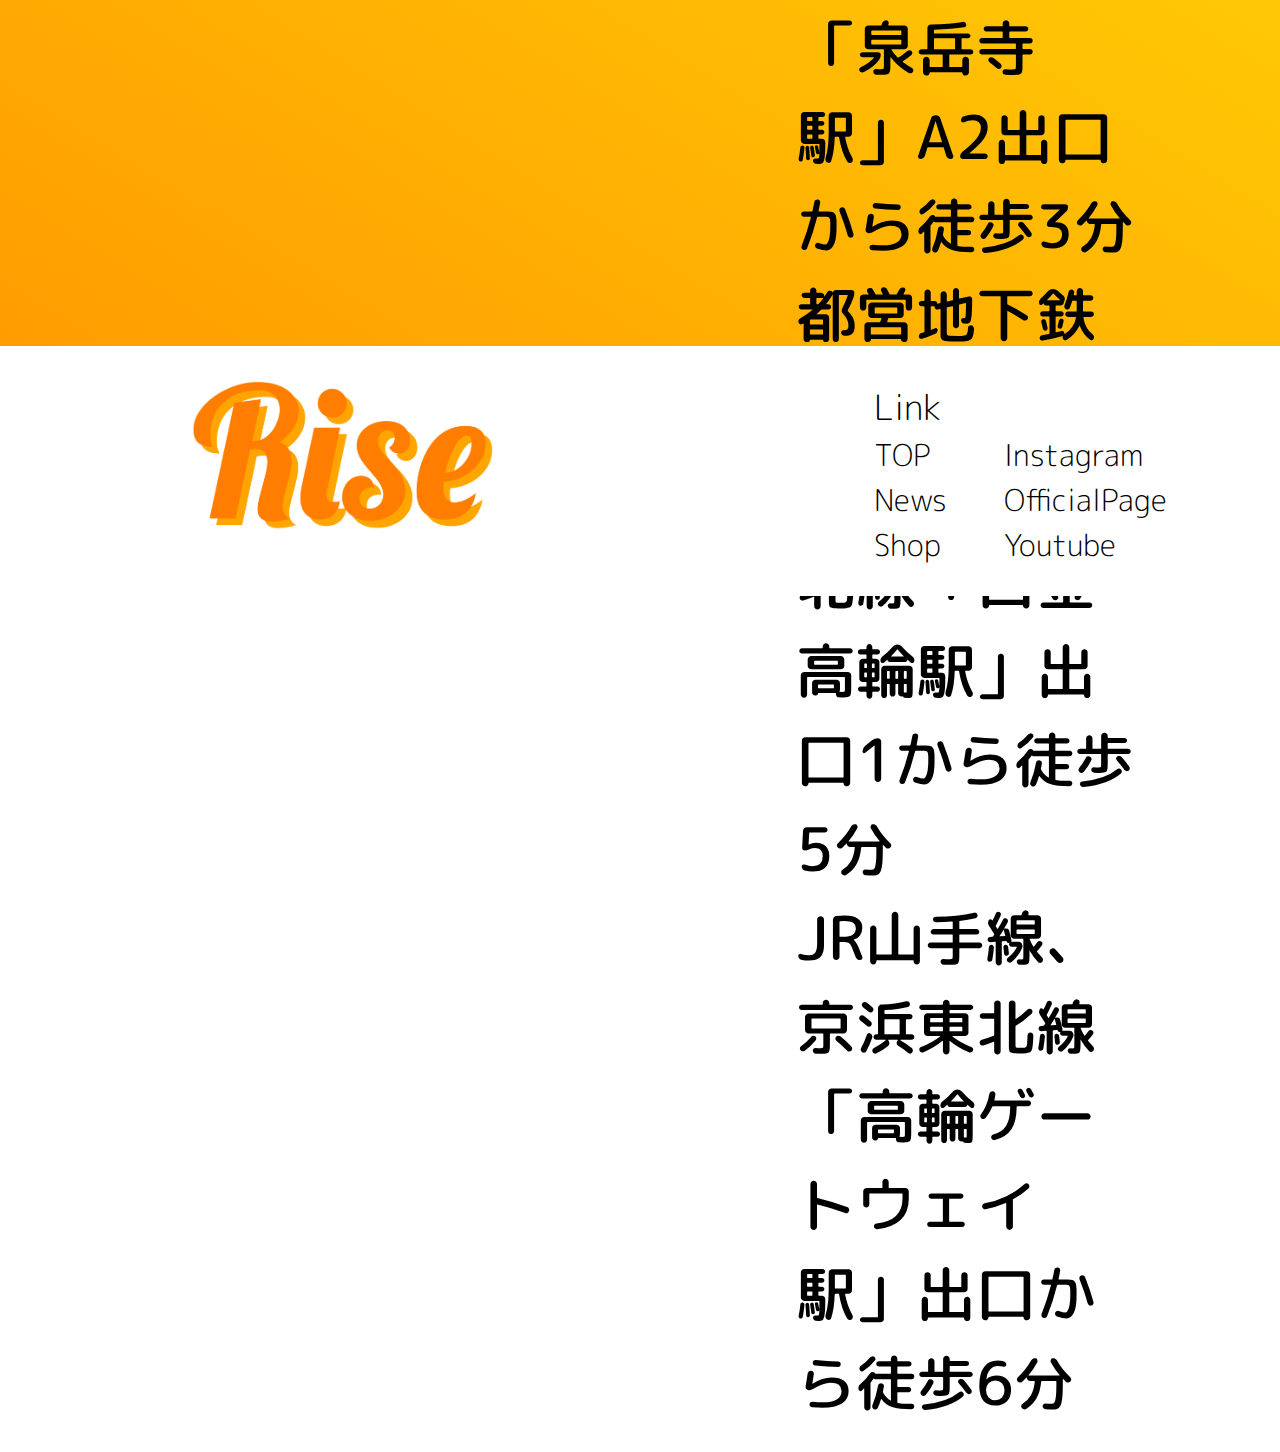
==== commit 87ae8f10: "色々" ====
--- a/index.html
+++ b/index.html
@@ -53,11 +53,9 @@
         </nav>
         <div id="mask"></div>
     </div>
-    <header class="header">
+    <header class="header" style="height: 78px;">
         <div class="header-logo">
-            <a href="./index.html"><h1 class="header-logo-img">高学祭
-                
-            </h1></a>
+            <a href="./index.html"><img src="imgs/LogoF.png" height="78px" width="auto"></a>
         </div>
         <div class ="header-humberger">
             <button class="humberger">
@@ -65,7 +63,7 @@
                 <spam class="hum"></spam>
                 <spam class="hum"></spam>
             </button>
-        </div>
+        </div> 
     </header>
     <main class="main-inner">
         <div class="main2-inner">
--- a/tak.css
+++ b/tak.css
@@ -60,7 +60,7 @@
 header {
     top: 0px;
     height: 100px;
-    background-image: linear-gradient( 135deg, #e77b15 10%, #d6610d 100%);
+    background: linear-gradient(to right, #bbe6d3,#ff9c00);
     display: flex;
     z-index: 110;
 }
@@ -74,7 +74,7 @@
 
 main {
     height: auto;
-    background-color: #FF9C00;
+    background: linear-gradient(to bottom right, #FF9C00, #ffda07);
     /* padding-top: 25px; */
 }
 
@@ -271,10 +271,10 @@
 }
 
 .header-logo {
-
     width: 200px;
-    height: 100px;
+    height: 78px;
     margin-right: auto;
+    text-align: center;
 }
 
 .header-logo-img {
@@ -528,7 +528,6 @@
 
 .Shop-Info {
     background: linear-gradient(to bottom left, #ffda07, #FF9C00);
-    height: 800px;
     text-align: center;
 }
 
@@ -1132,9 +1131,14 @@
     }
 }
 
+.newsbacktopbutton:hover{
+    cursor: pointer;
+}
+
 #intro-shop{
     font-size: clamp(64px,10vw,80px);
     font-weight: 300;
+    font-family: "aaa",sans-serif;
 }
 
 .shop-C1{
@@ -1143,6 +1147,30 @@
     display: grid;
     grid-template-columns: 1fr 1fr;
     grid-template-rows: 1fr 4fr;
+    text-align: center;
+}
+
+@media screen and (width<=800px){
+    .shop-C1{
+        height: 850px;
+        width: 100%;
+        display: block;
+        text-align: center;
+    }
+
+    #C2{
+        height: 2450px;
+        width: 100%;
+        display: block;
+        text-align: center;
+    }
+
+    #C3{
+        height: 2850px;
+        width: 100%;
+        display: block;
+        text-align: center;
+    }
 }
 
 .Shop-tex{
@@ -1156,7 +1184,7 @@
 .C1-1{
     padding-top: 5%;
     height: 400px;
-    width: 100%;
+    width: 100%; 
     text-align: center;
 }
 
@@ -1189,8 +1217,7 @@
 
 .C2-tx{
     font-size: clamp(14px,5vw,30px);
-    font-weight: 600;
-    font-family: Arial, Helvetica, sans-serif;
+    font-weight: 600; 
     padding-left: 20px;
     border-bottom: #000000 dashed 5px;
     width: 50%;
@@ -1200,36 +1227,42 @@
     height: 400px;
     width: 100%;
     text-align: center;
+    padding-top: 5%;
 }
 
 .C2-2{
     height: 400px;
     width: 100%;
     text-align: center;
+    padding-top: 5%;
 }
 
 .C2-3{
     height: 400px;
     width: 100%;
     text-align: center;
+    padding-top: 5%;
 }
 
 .C2-4{
     height: 400px;
     width: 100%;
     text-align: center;
+    padding-top: 5%;
 }
 
 .C2-5{
     height: 400px;
     width: 100%;
     text-align: center;
+    padding-top: 5%;
 }
 
 .C2-6{
     height: 400px;
     width: 100%;
     text-align: center;
+    padding-top: 5%;
 }
 
 .Shop{
@@ -1245,7 +1278,81 @@
     padding-top: 100px;
 }
 
-.shopnav{
-    width: 75%;
-    text-align: center;
-}+#Shop-font{
+    font-weight: bold;
+    font-family: "M PLUS Rounded 1c",sans-serif;
+    font-style: normal;
+    font-size: clamp(20px,3vw,24px);
+}
+
+.shop-C3{
+    height: 1700px;
+    width: 100%;
+    display: grid;
+    grid-template-columns: 1fr 1fr;
+    grid-template-rows: 1fr 4fr 4fr 4fr 4fr;
+}
+
+.C3-Tx{
+    font-size: clamp(14px,5vw,30px);
+    font-weight: 600; 
+    padding-left: 20px;
+    border-bottom: #000000 dashed 5px;
+    width: 50%;
+}
+
+.C3-1{
+    height: 400px;
+    width: 100%;
+    text-align: center;
+    padding-top: 5%;
+}
+
+.C3-2{
+    height: 400px;
+    width: 100%;
+    text-align: center;
+    padding-top: 5%;
+}
+
+.C3-3{
+    height: 400px;
+    width: 100%;
+    text-align: center;
+    padding-top: 5%;
+}
+
+.C3-4{
+    height: 400px;
+    width: 100%;
+    text-align: center;
+    padding-top: 5%;
+}
+
+.C3-5{
+    height: 400px;
+    width: 100%;
+    text-align: center;
+    padding-top: 5%;
+}
+
+.C3-6{
+    height: 400px;
+    width: 100%;
+    text-align: center;
+    padding-top: 5%;
+}
+
+.C3-7{
+    height: 400px;
+    width: 100%;
+    text-align: center;
+    padding-top: 5%;
+}
+
+.C3-8{
+    height: 400px;
+    width: 100%;
+    text-align: center;
+    padding-top: 5%;
+}
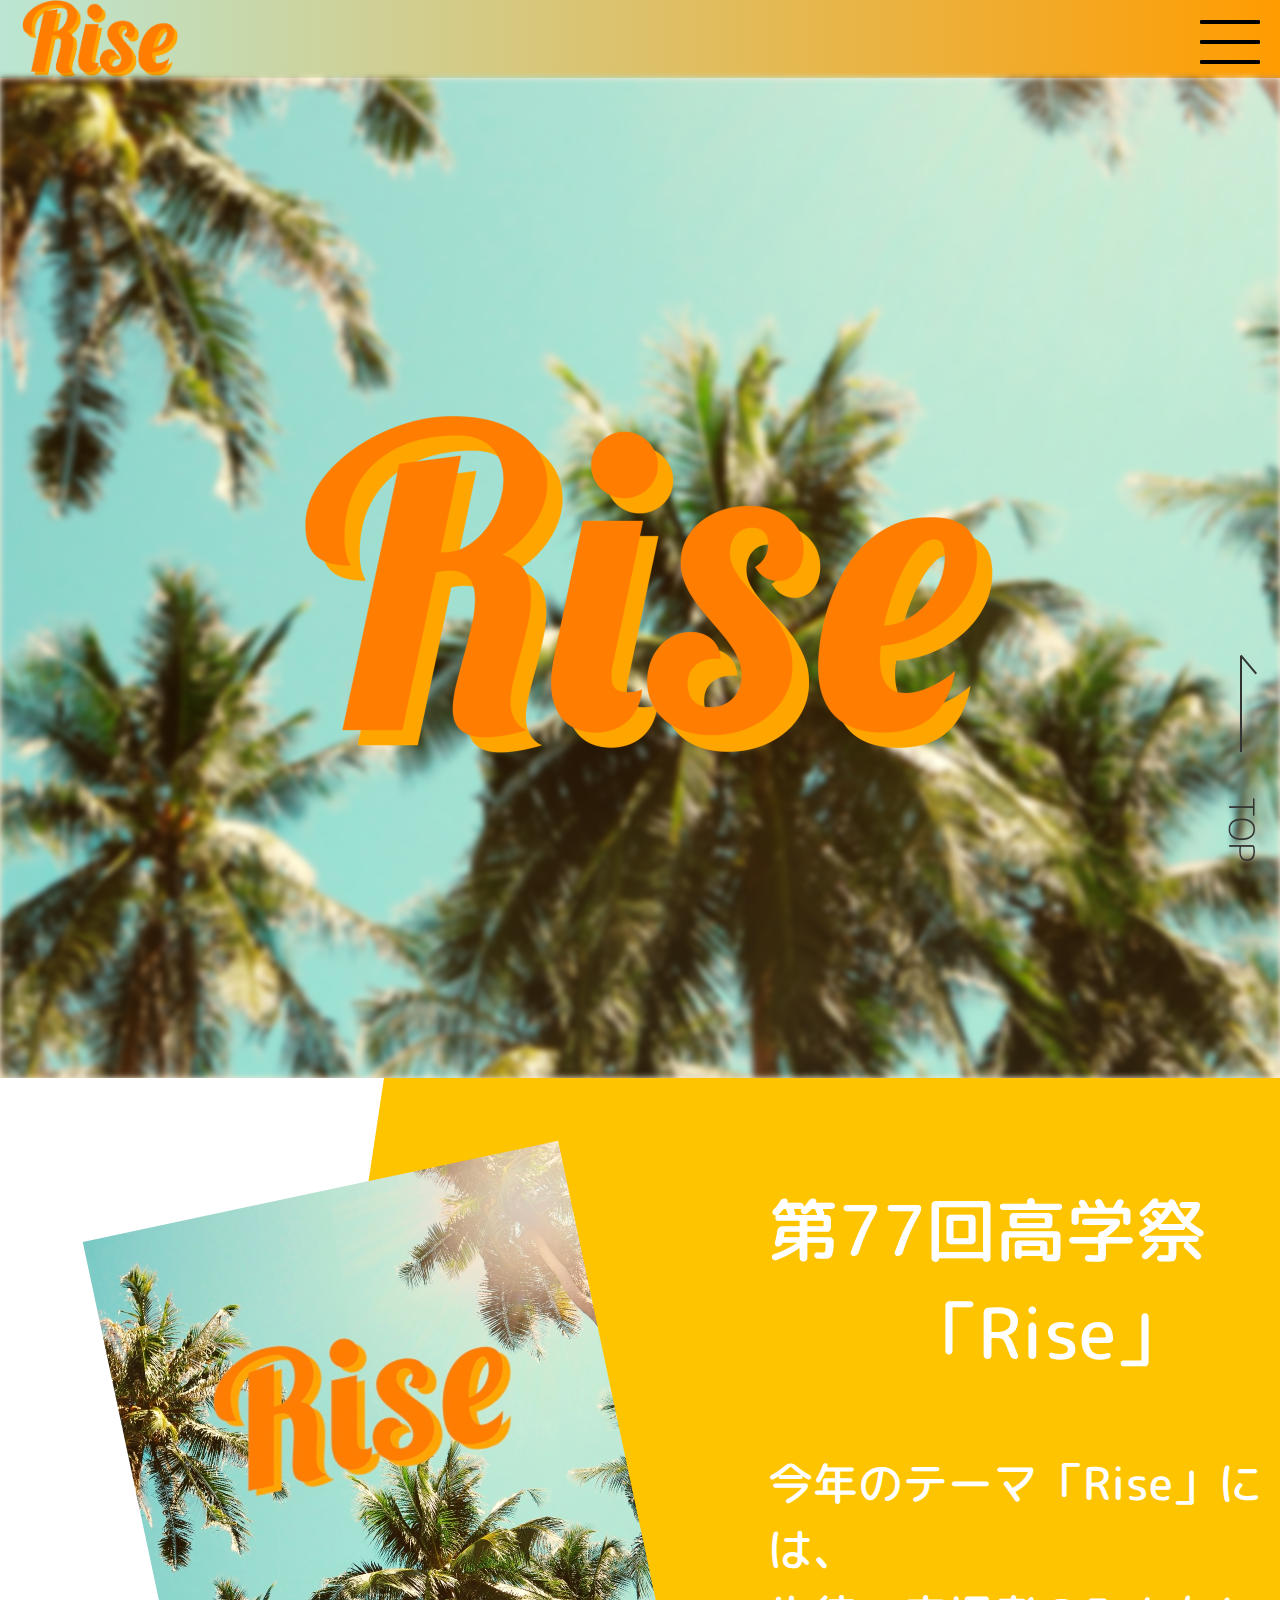
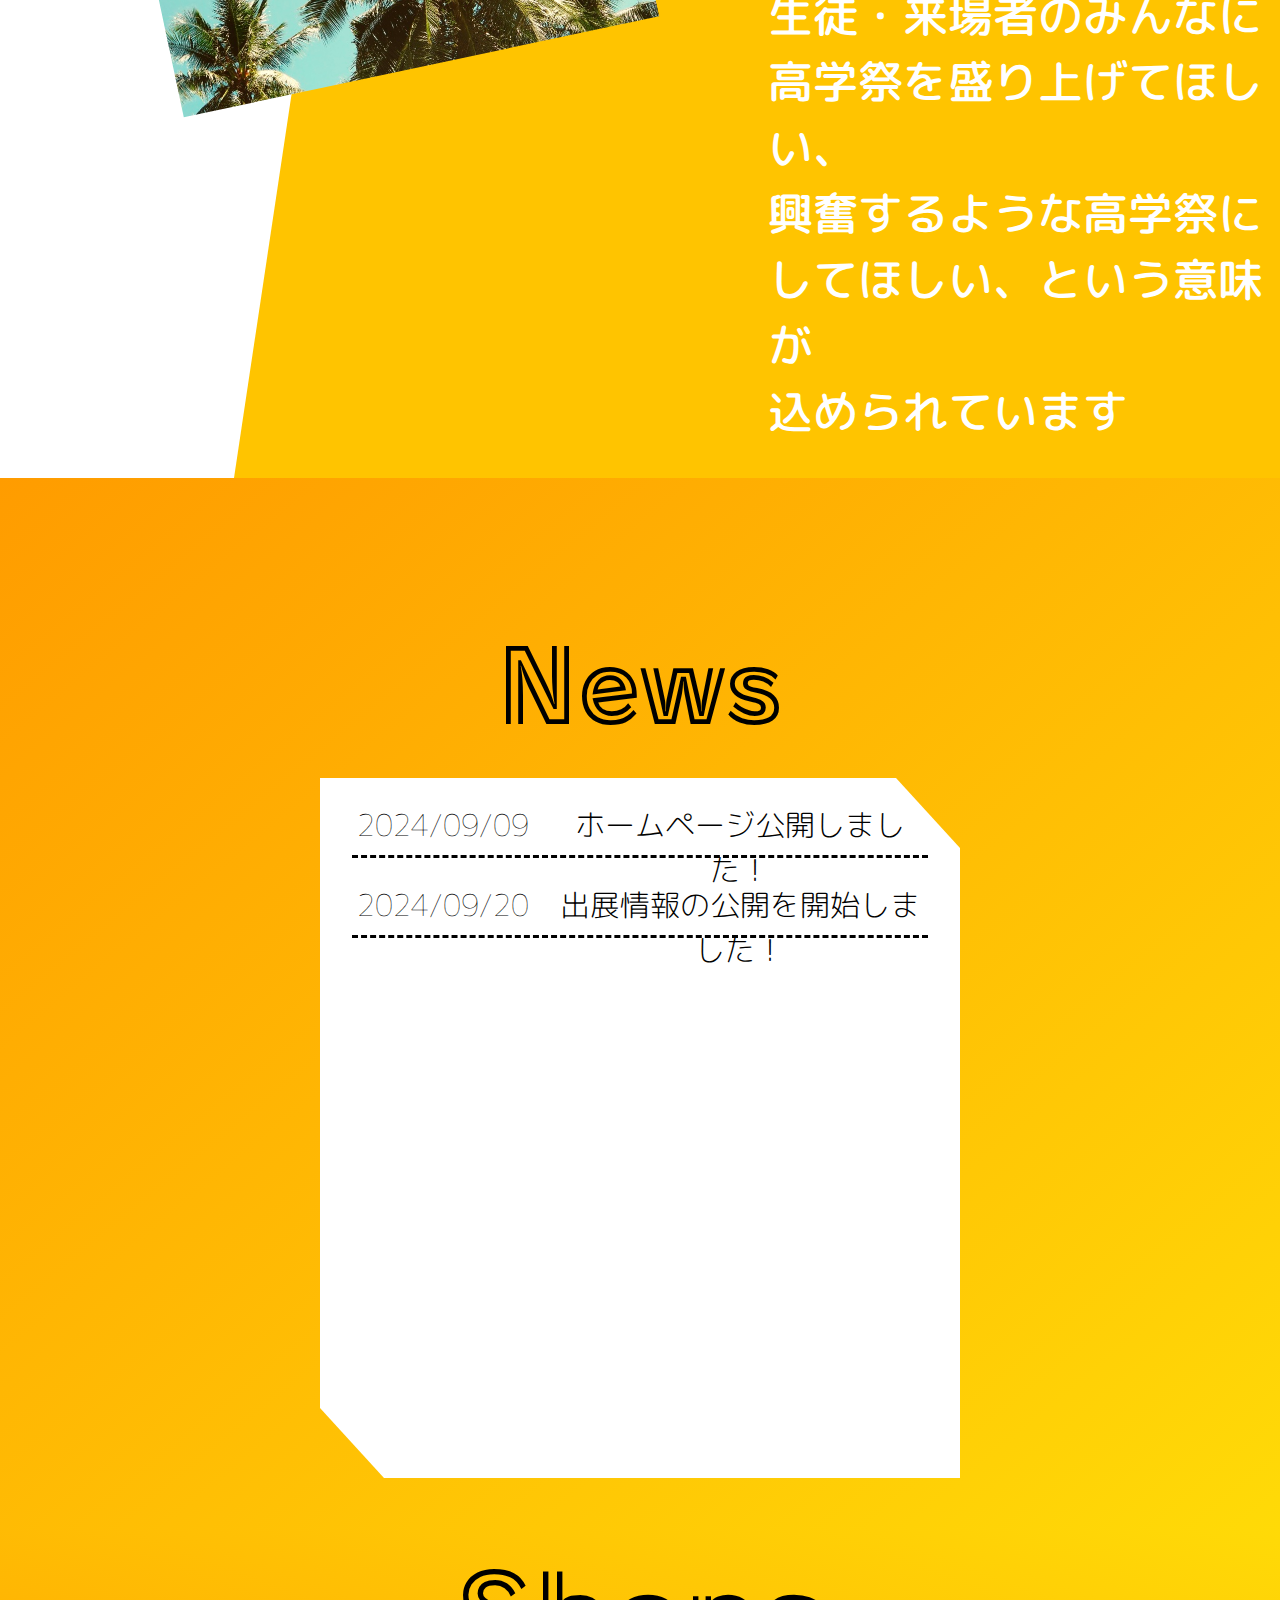
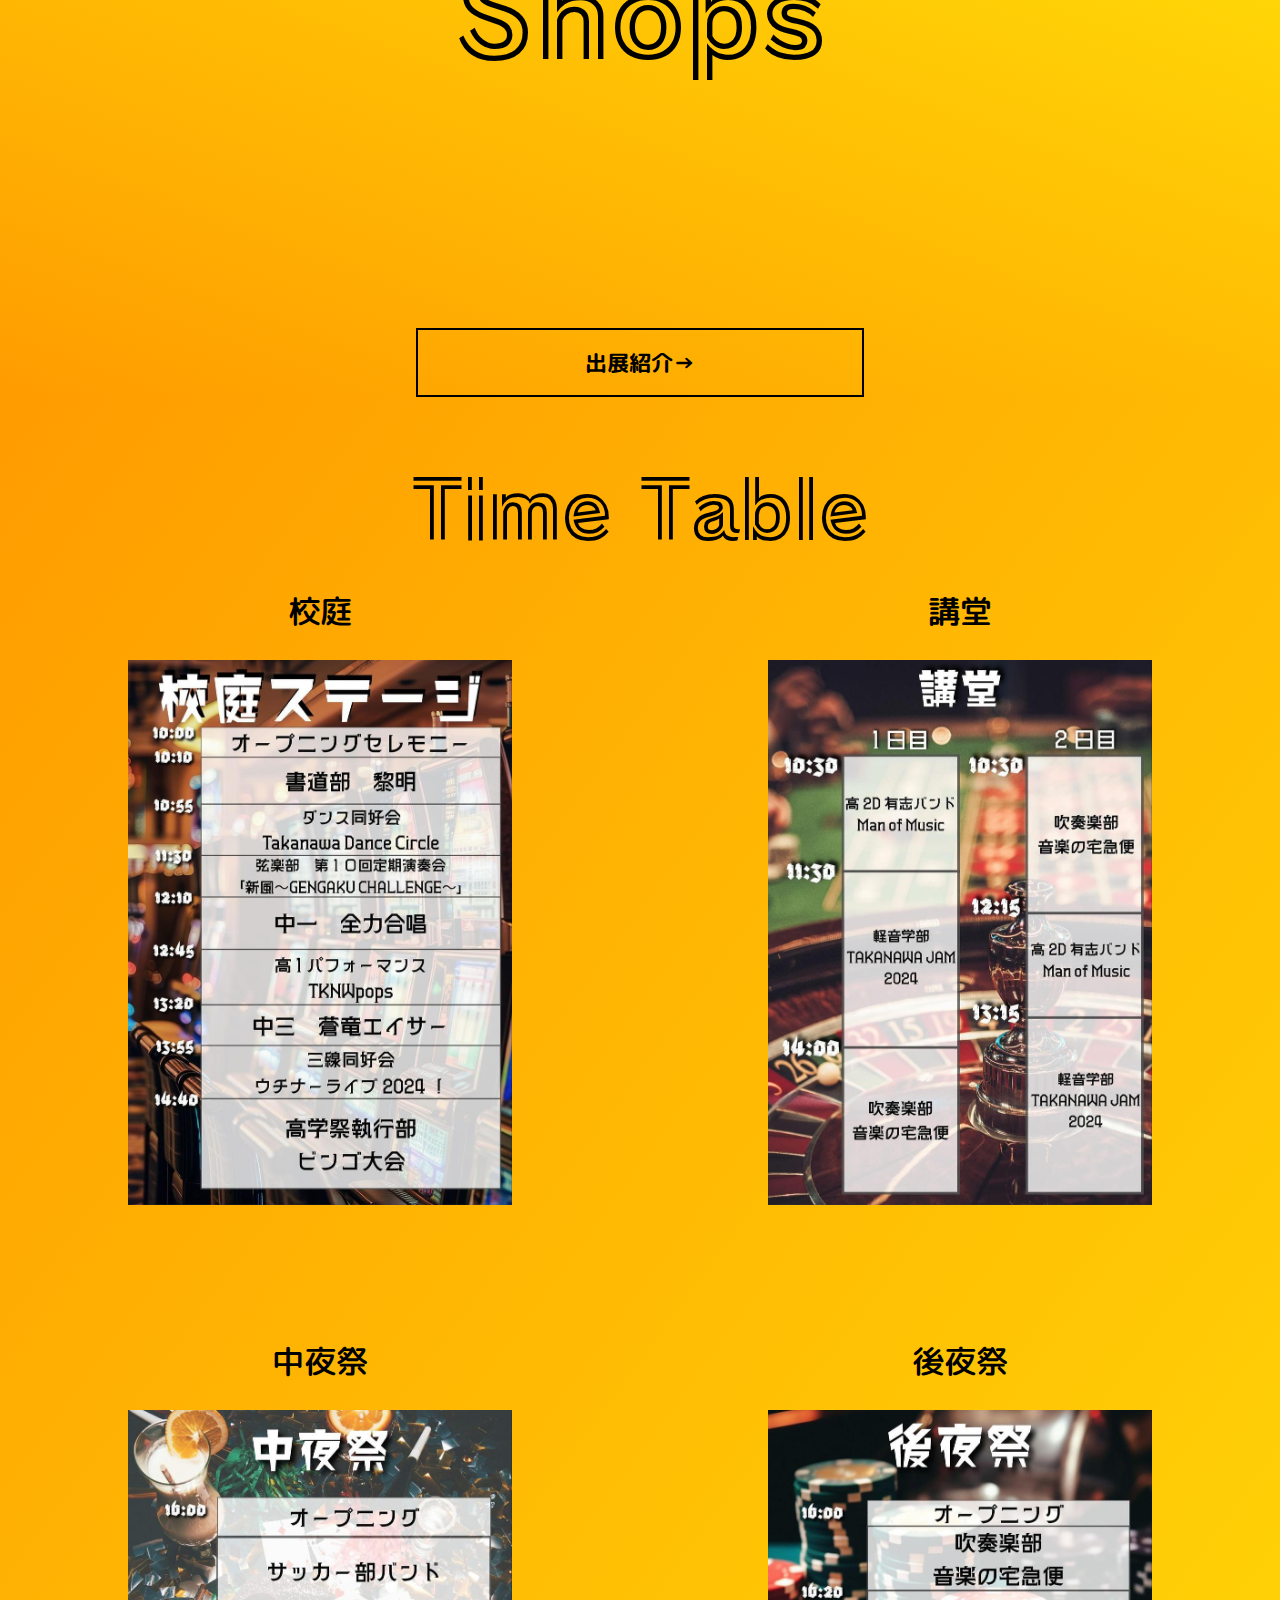
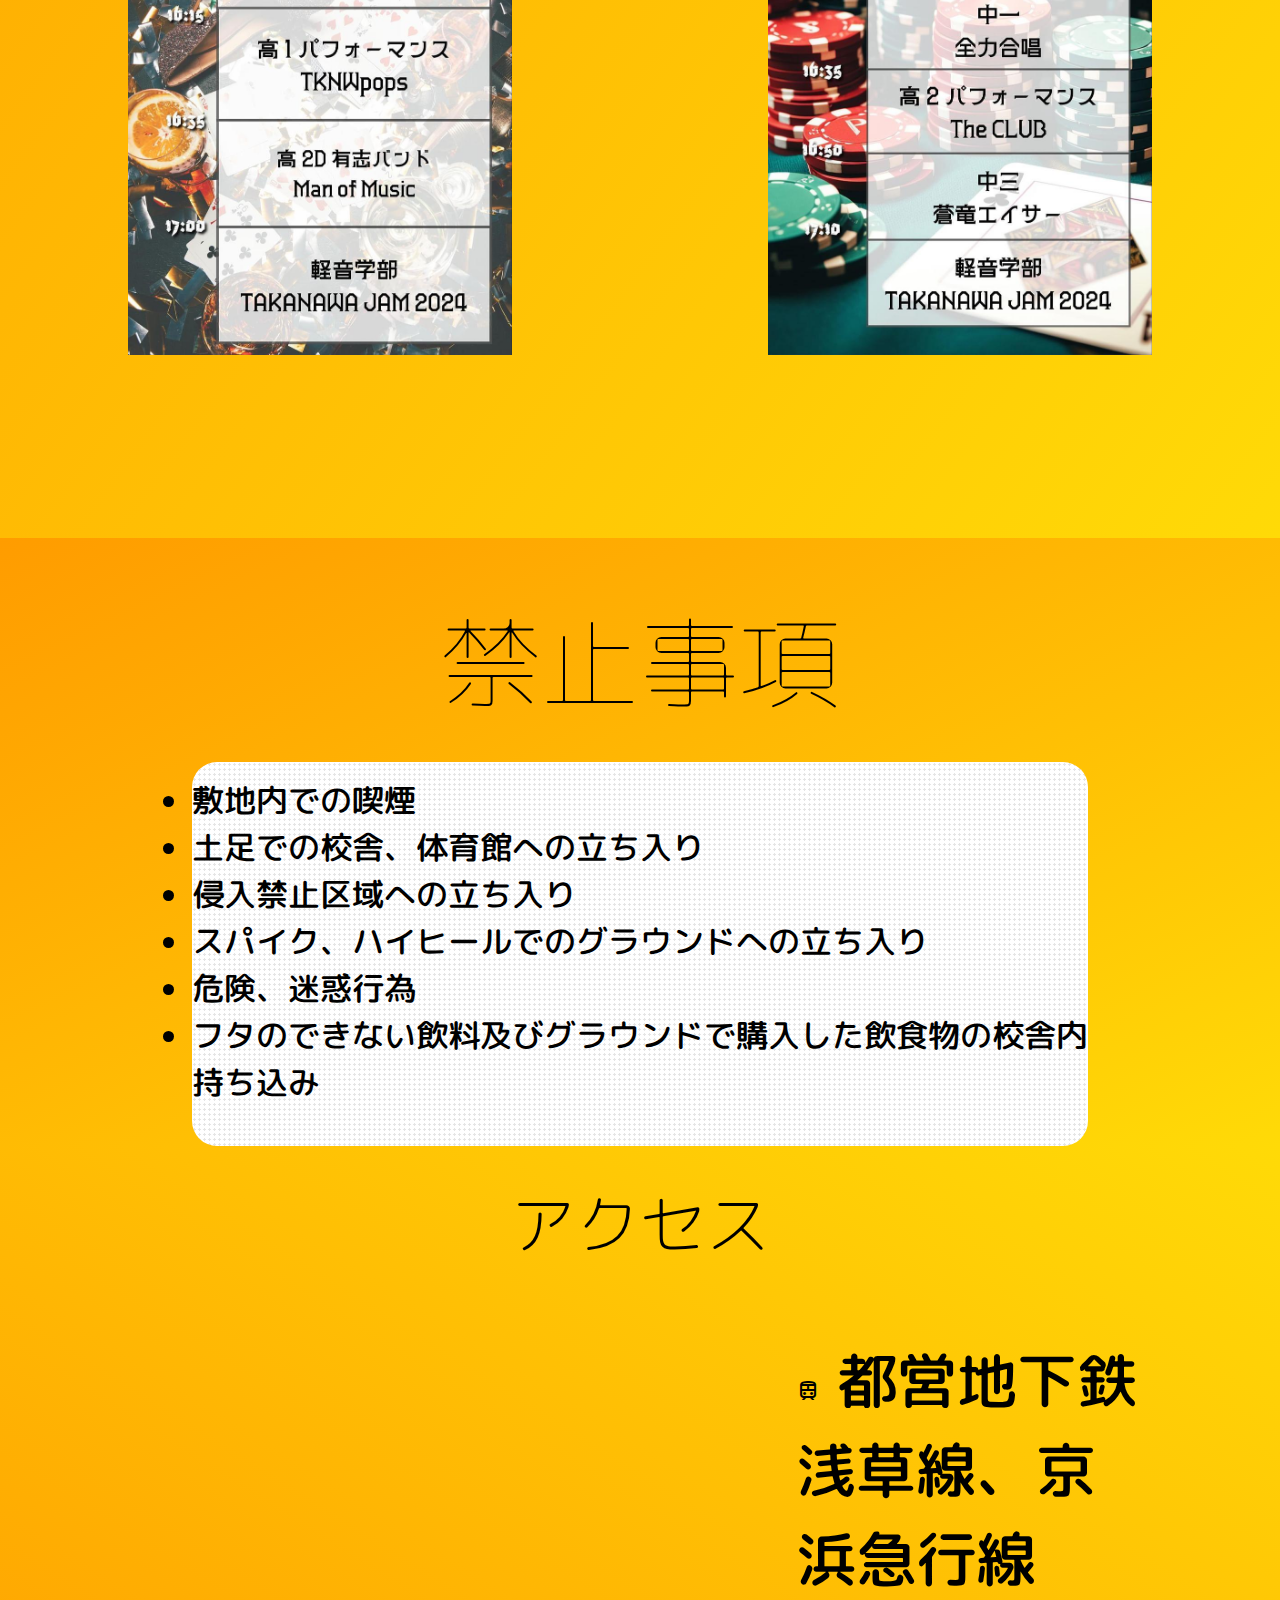
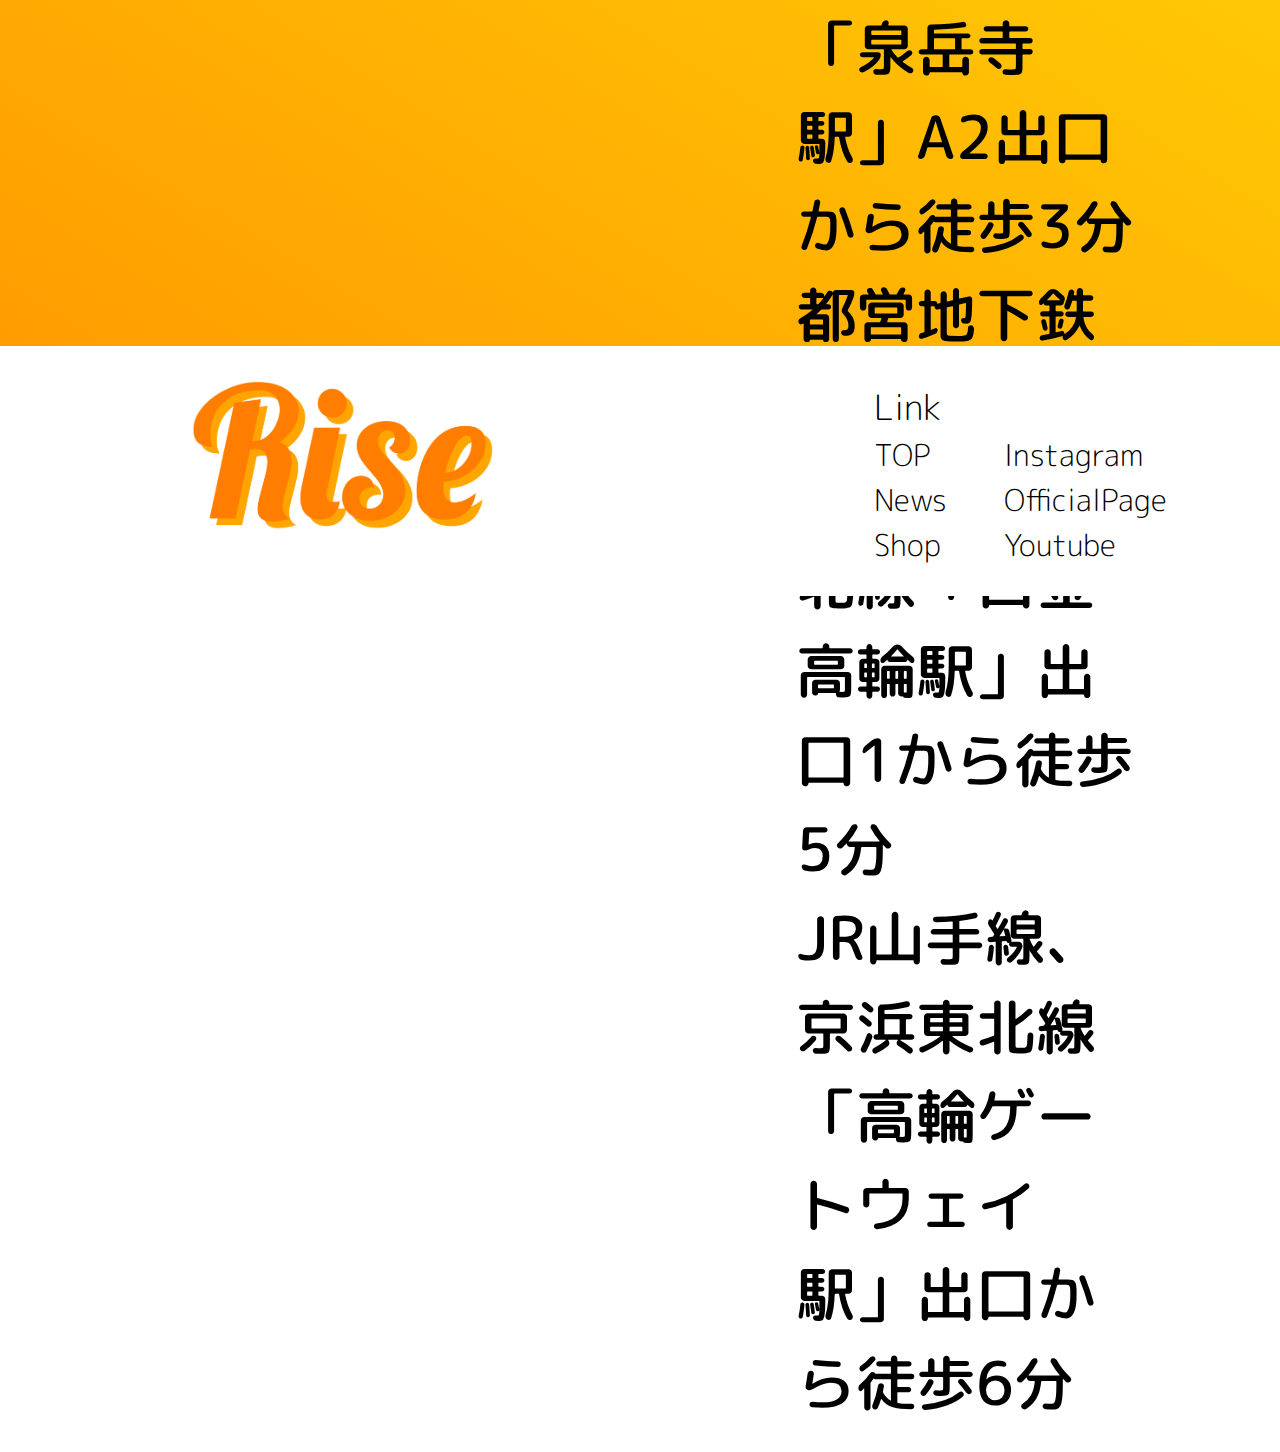
==== commit ab5aa3c3: "ニュース追加・微調整" ====
--- a/index.html
+++ b/index.html
@@ -15,7 +15,7 @@
     <meta http-equiv="expires" content="0" />
 
     <meta charset="UTF-8">
-    <title>高輪文化祭「Rise」</title>
+    <title>第77回　高輪学園高学祭　特設サイト</title>
     <link rel="stylesheet" href="https://fonts.googleapis.com/css2?family=Material+Symbols+Outlined:opsz,wght,FILL,GRAD@24,400,0,0" />
     <link rel="stylesheet" href="tak.css">
     <link rel="icon" href="./imgs/icon.ico">
@@ -101,14 +101,23 @@
         <div class="News" id="News">
             <h1 class="News-Head-text">News</h1>
             <div class="News-List">
+
                 <!--以下コピペでニュース作成可能-->
-                <a class="News-Link" href=""><!--ニュースのhtmlの場所-->
+                <a class="News-Link" href="./news1.html"><!--ニュースのhtmlの場所-->
                     <nav class="News-Title">
                         <h1 class="Date">2024/09/09</h1><!--ニュースの日にち-->
-                        <h1 class="News-Title-Min"><a href="news1.html">ホームページ公開しました！</a></h1><!--ニュースのタイトル-->
+                        <h1 class="News-Title-Min">ホームページ公開しました！</a></h1><!--ニュースのタイトル-->
                     </nav>
                 </a>
                 <!--ここまで！！-->
+
+                <a class="News-Link" href="./news2.html"><!--ニュースのhtmlの場所-->
+                    <nav class="News-Title">
+                        <h1 class="Date">2024/09/20</h1><!--ニュースの日にち-->
+                        <h1 class="News-Title-Min">出展情報の公開を開始しました！</a></h1><!--ニュースのタイトル-->
+                    </nav>
+                </a>
+
             </div>
         </div>
         <div class="Shop-Info" id="Shop">
--- a/tak.css
+++ b/tak.css
@@ -522,7 +522,7 @@
         display: block;
     }
     .News-Title-Min{
-        font-size: 20px;
+        font-size: 18px;
     }
 }
 
@@ -567,8 +567,8 @@
 }
 @media screen and (width<=800px){
     a.btn-01{
-        width: 50%;
-        font-size: 14px;
+        width: 55%;
+        font-size: 13px;
     }
 }
 a.btn-01:hover{
@@ -1171,6 +1171,15 @@
         display: block;
         text-align: center;
     }
+
+    #K1{
+        height: 2850px;
+        width: 100%;
+        display: block;
+        text-align: center;
+    }
+
+    
 }
 
 .Shop-tex{
@@ -1243,7 +1252,7 @@
     text-align: center;
     padding-top: 5%;
 }
-
+/*あああああああああああああああああああああ*/
 .C2-4{
     height: 400px;
     width: 100%;
@@ -1350,9 +1359,67 @@
     padding-top: 5%;
 }
 
-.C3-8{
-    height: 400px;
-    width: 100%;
-    text-align: center;
-    padding-top: 5%;
-}
+.shop-K1{
+    height: 1700px;
+    width: 100%;
+    display: grid;
+    grid-template-columns: 1fr 1fr;
+    grid-template-rows: 1fr 4fr 4fr 4fr 4fr;
+}
+
+.K1-Tx{
+    font-size: clamp(14px,5vw,30px);
+    font-weight: 600; 
+    padding-left: 20px;
+    border-bottom: #000000 dashed 5px;
+    width: 50%;
+}
+
+.K1-1{
+    height: 400px;
+    width: 100%;
+    text-align: center;
+    padding-top: 5%;
+}
+
+.K1-2{
+    height: 400px;
+    width: 100%;
+    text-align: center;
+    padding-top: 5%;
+}
+
+.K1-3{
+    height: 400px;
+    width: 100%;
+    text-align: center;
+    padding-top: 5%;
+}
+
+.K1-4{
+    height: 400px;
+    width: 100%;
+    text-align: center;
+    padding-top: 5%;
+}
+
+.K1-5{
+    height: 400px;
+    width: 100%;
+    text-align: center;
+    padding-top: 5%;
+}
+
+.K1-6{
+    height: 400px;
+    width: 100%;
+    text-align: center;
+    padding-top: 5%;
+}
+
+.K1-7{
+    height: 400px;
+    width: 100%;
+    text-align: center;
+    padding-top: 5%;
+}
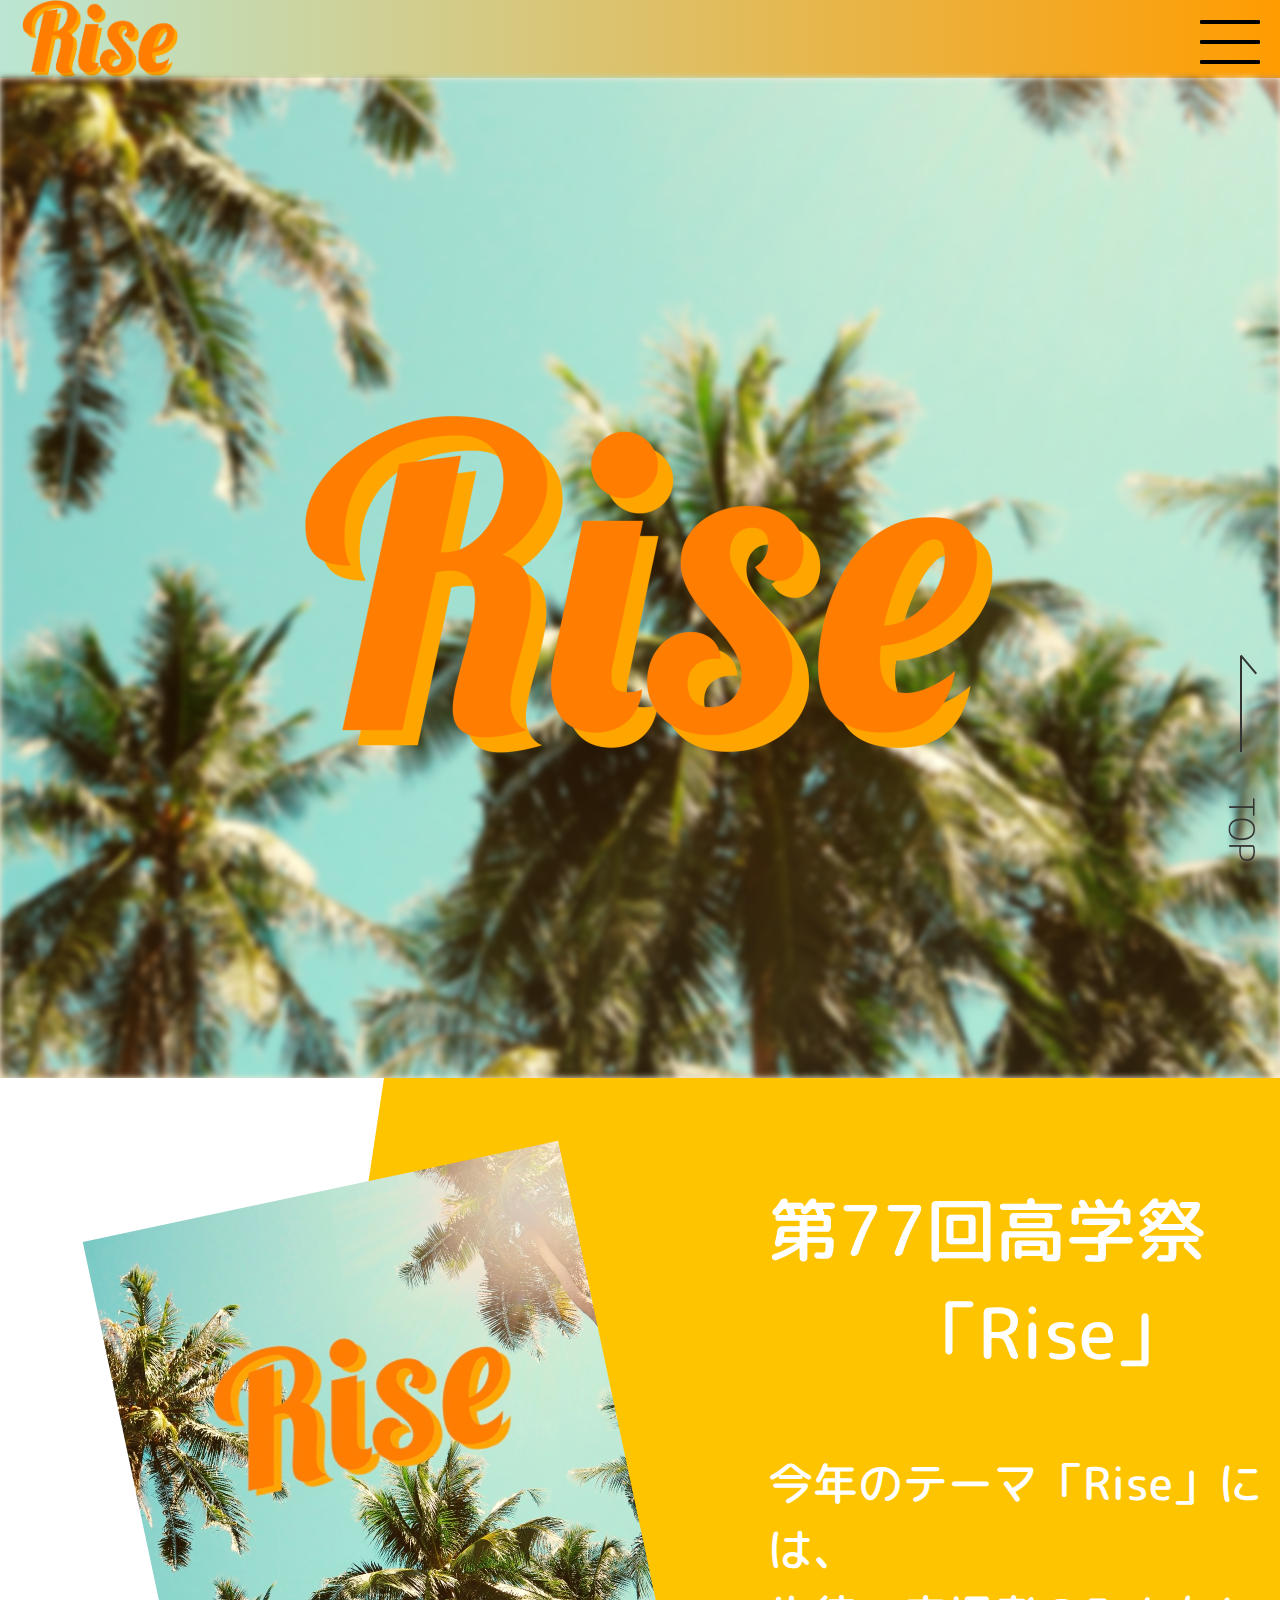
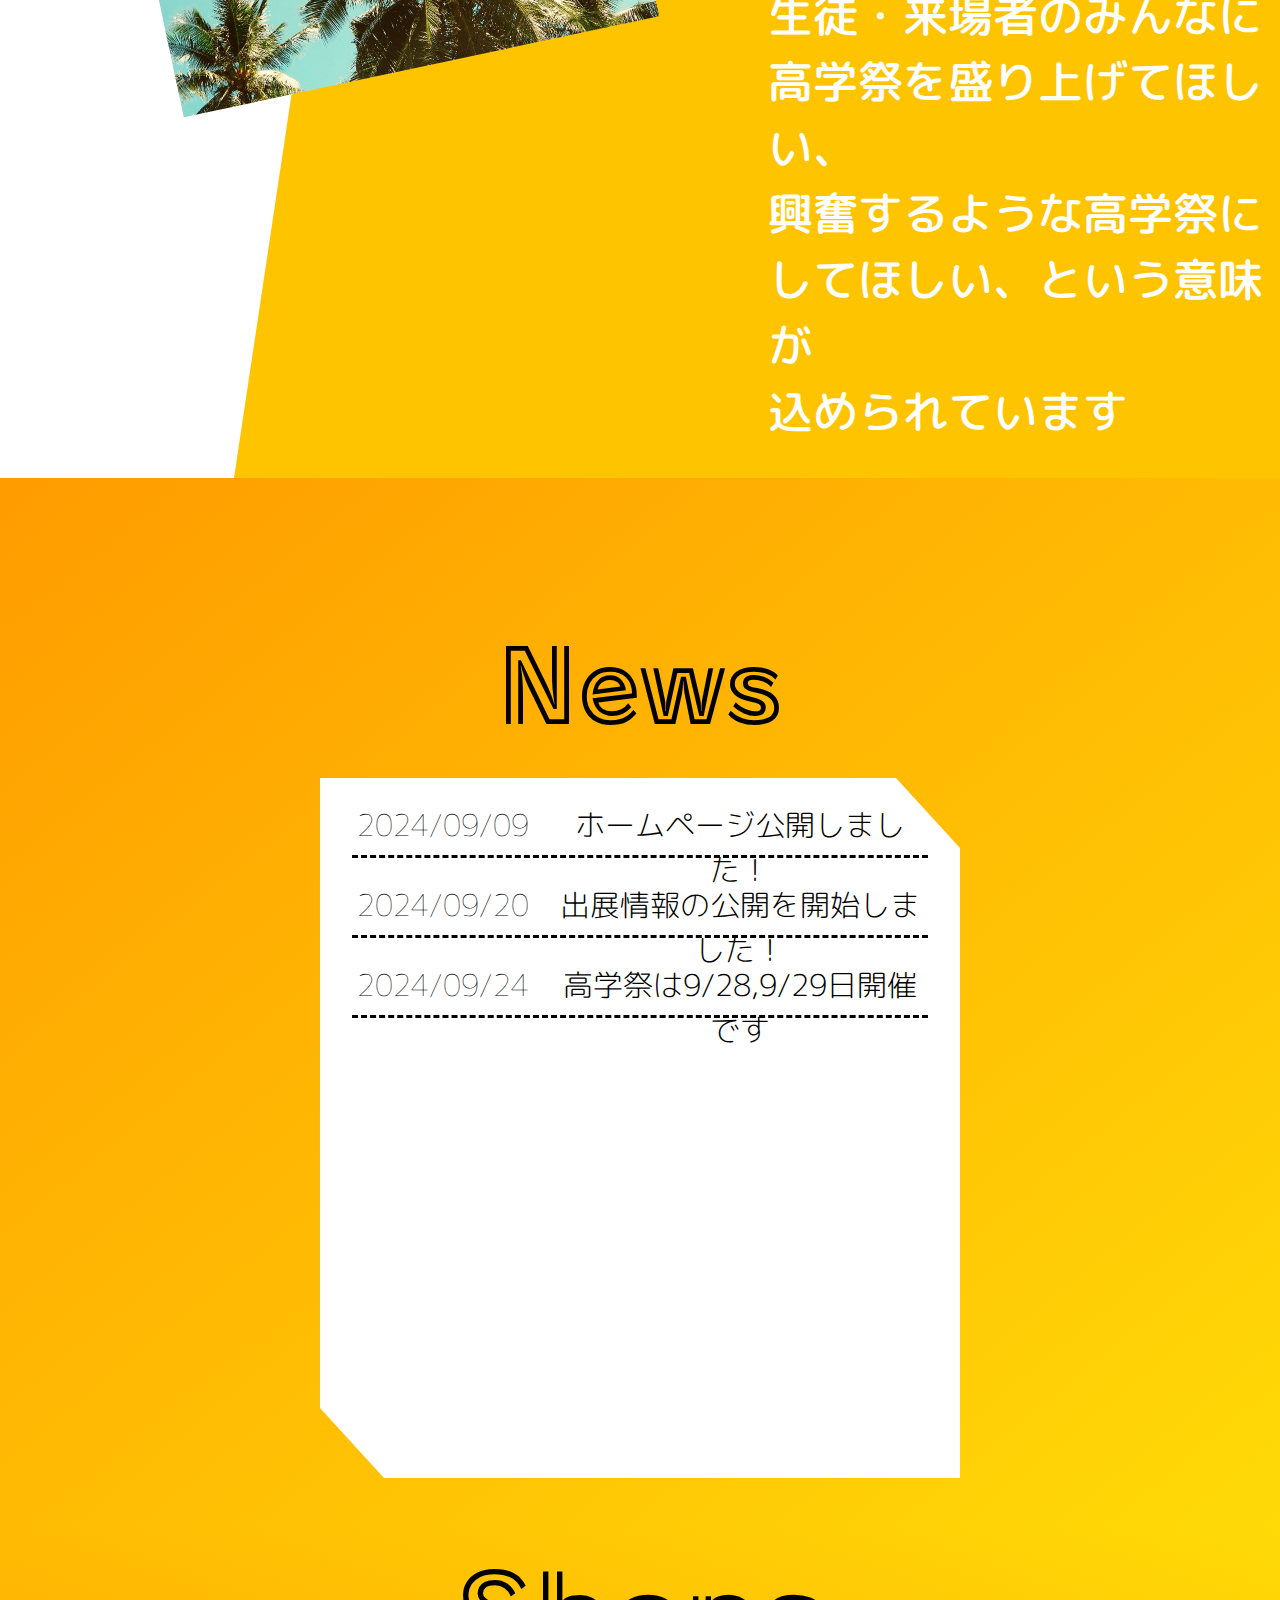
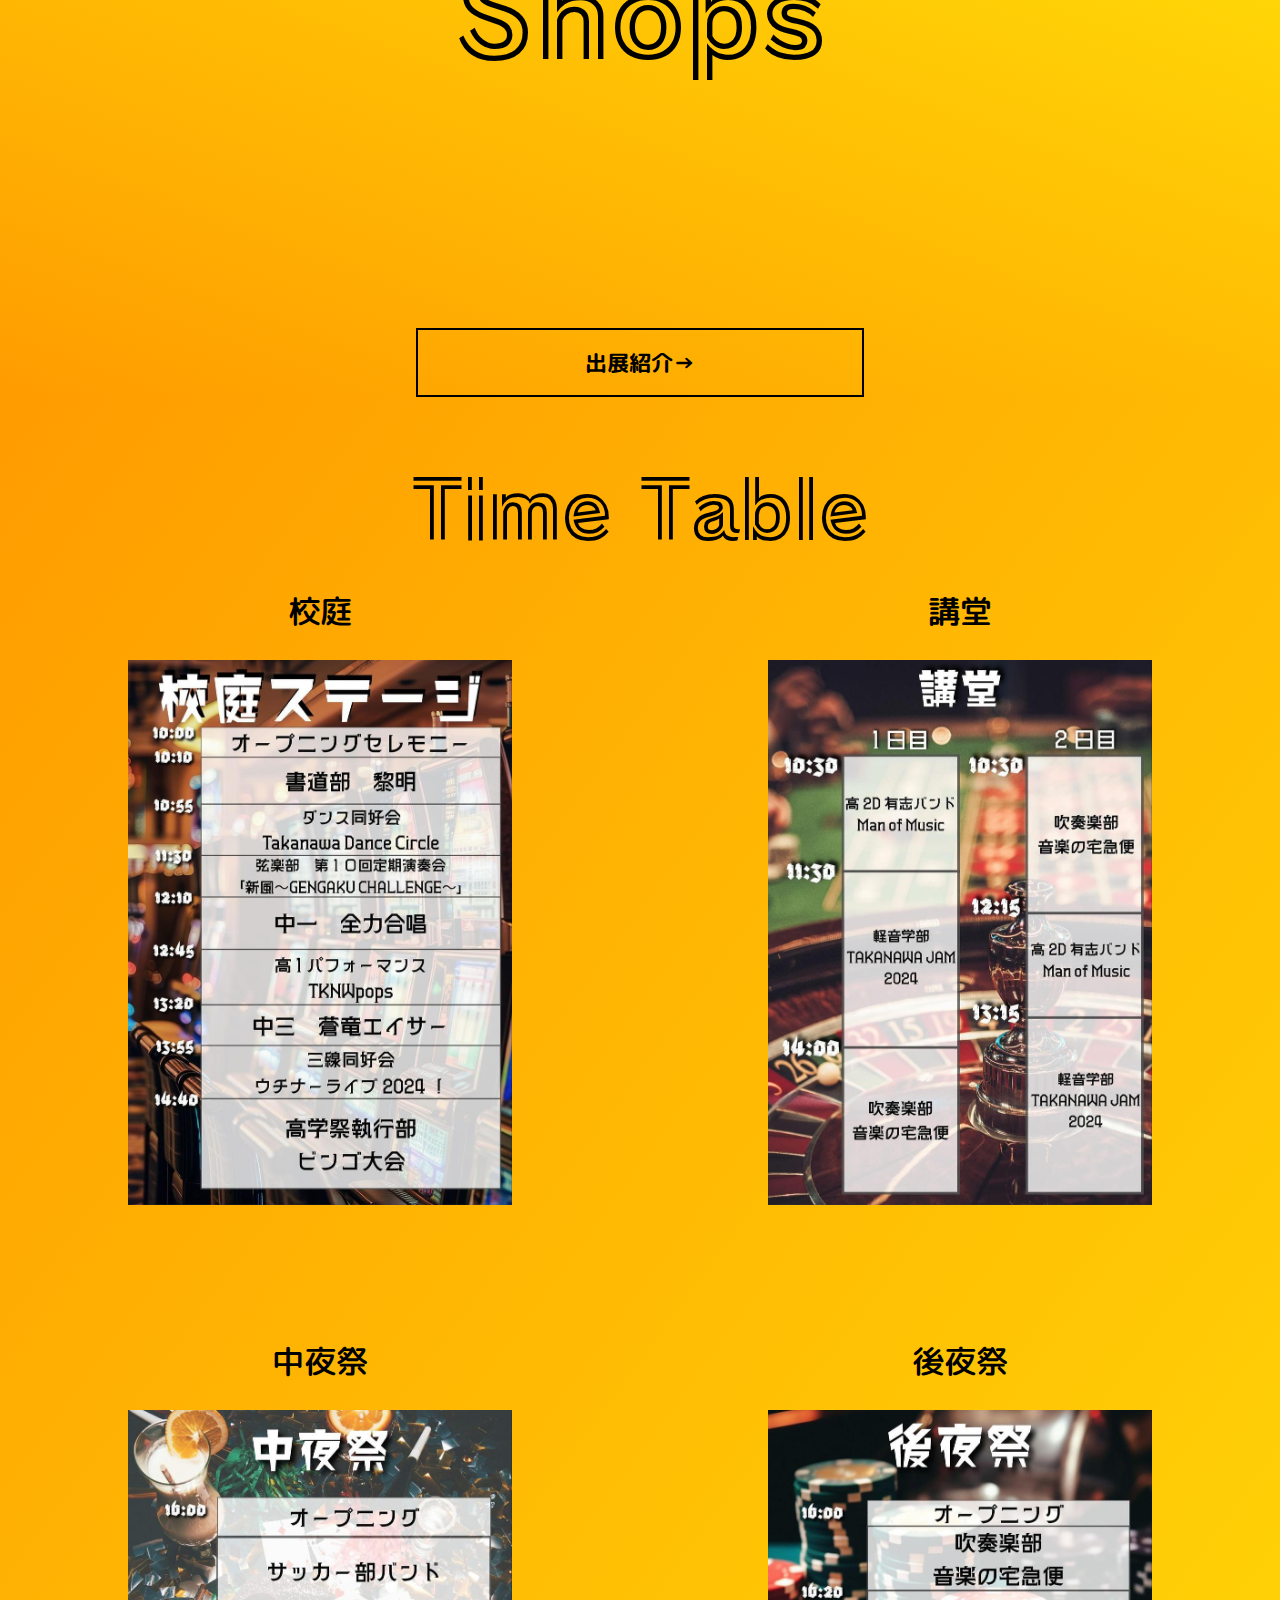
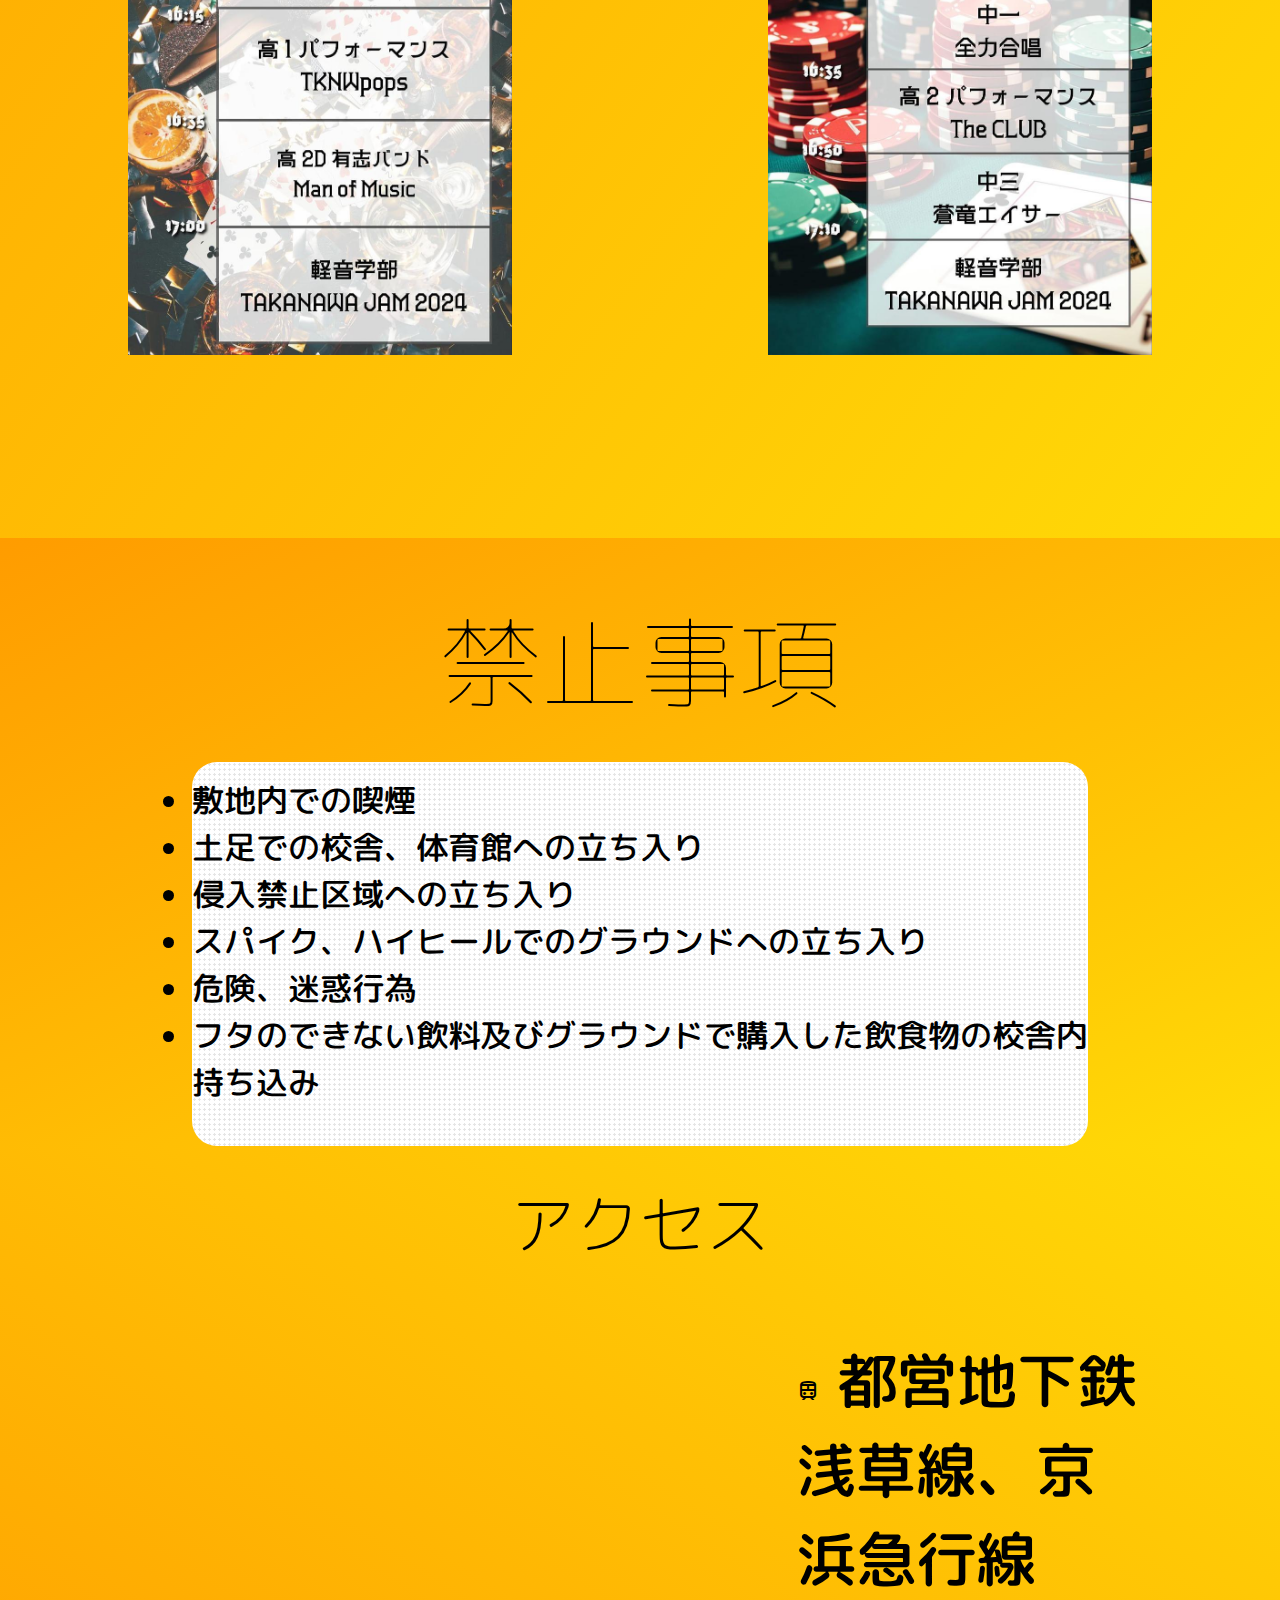
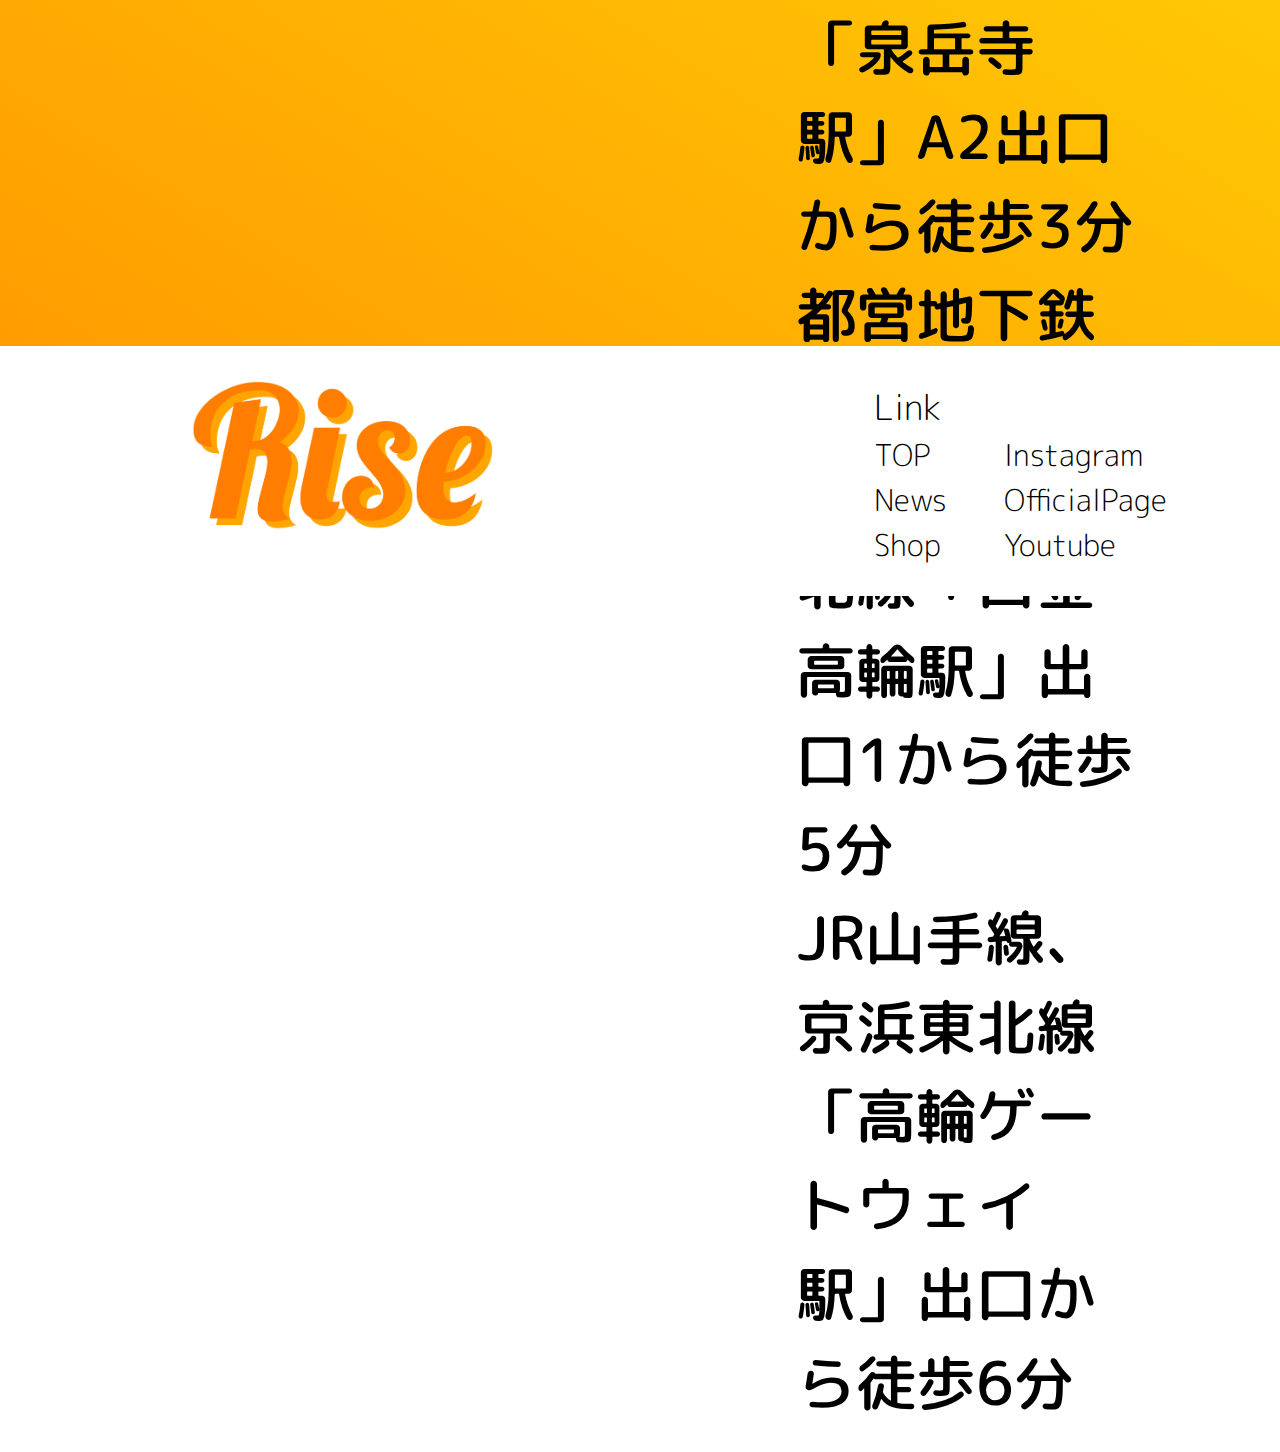
==== commit 0304b88c: "news3" ====
--- a/index.html
+++ b/index.html
@@ -118,6 +118,13 @@
                     </nav>
                 </a>
 
+
+                <a class="News-Link" href="./news3.html"><!--ニュースのhtmlの場所-->
+                    <nav class="News-Title">
+                        <h1 class="Date">2024/09/24</h1><!--ニュースの日にち-->
+                        <h1 class="News-Title-Min">高学祭は9/28,9/29日開催です</a></h1><!--ニュースのタイトル-->
+                    </nav>
+                </a>
             </div>
         </div>
         <div class="Shop-Info" id="Shop">
